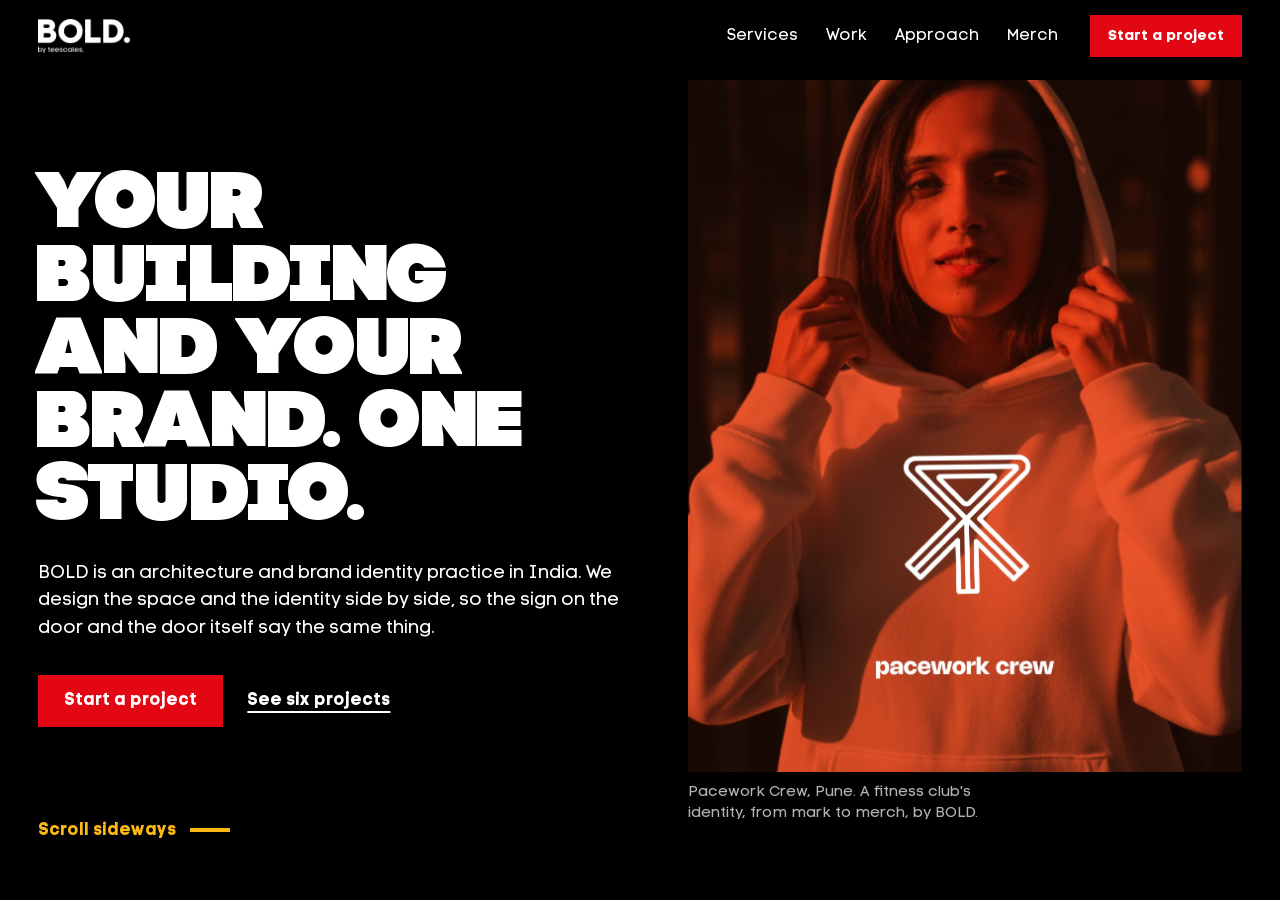
==== v2/index.html @ d2d803a5 "feat: fresh BOLD site in v2/ — sideways on iPad and laptop, vertical on phones New copy written to O" ====
<!DOCTYPE html>
<html lang="en">
<head>
  <meta charset="UTF-8">
  <meta name="viewport" content="width=device-width, initial-scale=1.0, viewport-fit=cover">
  <title>BOLD — Architecture and brand design, one studio</title>
  <meta name="description" content="BOLD is an architecture and brand identity studio in India. We design the building and the brand on its door together.">
  <link rel="icon" type="image/png" href="../Favicon.png">
  <link rel="preload" href="../fonts/Code-Pro-Black.ttf" as="font" type="font/ttf" crossorigin>
  <link rel="stylesheet" href="style.css">
</head>
<body>
  <a class="skip" href="#work">Skip to the work</a>

  <header class="bar">
    <a class="bar-logo" href="#top" aria-label="BOLD, back to start"><img src="../logo.png" alt="BOLD." width="102" height="38"></a>
    <nav class="bar-nav" aria-label="Sections">
      <a href="#services">Services</a>
      <a href="#work">Work</a>
      <a href="#approach">Approach</a>
      <a href="../merch.html">Merch</a>
    </nav>
    <a class="btn btn-small" href="#contact">Start a project</a>
  </header>

  <main class="track" id="track" tabindex="-1">

    <!-- 1. Hero -->
    <section class="panel hero" id="top" aria-labelledby="hero-title">
      <div class="hero-copy">
        <h1 id="hero-title" class="display">Your building and your brand. One studio.</h1>
        <p class="lede">BOLD is an architecture and brand identity practice in India. We design the space and the identity side by side, so the sign on the door and the door itself say the same thing.</p>
        <div class="hero-actions">
          <a class="btn" href="#contact">Start a project</a>
          <a class="link" href="#work">See six projects</a>
        </div>
      </div>
      <figure class="hero-figure">
        <img src="img/pacework-01.jpg" alt="A runner in an orange Pacework Crew hoodie with the club's ribbon-arrow mark on the chest" width="1119" height="1400" fetchpriority="high">
        <figcaption>Pacework Crew, Pune. A fitness club's identity, from mark to merch, by BOLD.</figcaption>
      </figure>
      <p class="hint" aria-hidden="true"><span class="hint-desk">Scroll sideways</span><span class="hint-phone">Scroll down</span></p>
    </section>

    <!-- 2. Services -->
    <section class="panel services" id="services" aria-labelledby="services-title">
      <div class="services-head">
        <h2 id="services-title" class="display">Three things we do. All under one roof.</h2>
        <p>Most clients need two of them. Hiring one studio for both means one brief, one set of meetings and one person who answers for the result.</p>
      </div>
      <article class="service s-blue" data-discipline="architecture">
        <h3>Architecture</h3>
        <p>Homes, farmhouses and care homes. We plan the site, design the elevation and hand over drawings a contractor can price.</p>
        <ul>
          <li>Site planning</li>
          <li>Elevation design</li>
          <li>Architectural consultancy</li>
        </ul>
        <p class="service-proof">Now on the board: Kutumbh Old Age Oasis, Rourkela. A farmhouse for Anup Sharma.</p>
      </article>
      <article class="service s-red" data-discipline="branding">
        <h3>Brand identity</h3>
        <p>A logo with a reason behind every line, then the cards, signs, packaging and guidelines that keep it right after we leave.</p>
        <ul>
          <li>Logo and mark</li>
          <li>Stationery and print</li>
          <li>Merch and packaging</li>
          <li>Brand guidelines</li>
        </ul>
        <p class="service-proof">Four identities shipped since 2024, for clients in Pune, Guwahati and Bhubaneswar.</p>
      </article>
      <article class="service s-yellow" data-discipline="execution">
        <h3>Execution strategy</h3>
        <p>A design is only as good as what gets made. We pick the vendors, check the samples and stay on it until the print or the build matches the drawing.</p>
        <ul>
          <li>Vendor and material selection</li>
          <li>Print and production checks</li>
          <li>Site visits</li>
        </ul>
        <p class="service-proof">Included with every BOLD project.</p>
      </article>
    </section>

    <!-- 3. Work index (live filter) -->
    <section class="panel index" id="work" aria-labelledby="work-title">
      <h2 id="work-title" class="display">Six projects. Four cities. Three years.</h2>
      <div class="filter" role="group" aria-label="Show projects by discipline">
        <button type="button" class="chip is-on" data-filter="all" aria-pressed="true">All work</button>
        <button type="button" class="chip chip-red" data-filter="branding" aria-pressed="false">Brand identity</button>
        <button type="button" class="chip chip-blue" data-filter="architecture" aria-pressed="false">Architecture</button>
      </div>
      <ul class="index-list">
        <li data-discipline="branding"><a href="#p-pacework"><span class="ix-name">Pacework Crew</span><span class="ix-meta">Full brand design, Pune, 2025</span></a></li>
        <li data-discipline="branding"><a href="#p-trishakti"><span class="ix-name">Trishakti Homestay</span><span class="ix-meta">Logo and stationery, Guwahati, 2025</span></a></li>
        <li data-discipline="branding"><a href="#p-archveda"><span class="ix-name">Arch Veda</span><span class="ix-meta">Logo and stationery, Bhubaneswar, 2024</span></a></li>
        <li data-discipline="branding"><span class="ix-name">Chutneys By Neel</span><span class="ix-meta">Full brand design, 2026. Photographs soon.</span></li>
        <li data-discipline="architecture"><span class="ix-name">Kutumbh Old Age Oasis</span><span class="ix-meta">Architectural consultancy, Rourkela, 2026. In design.</span></li>
        <li data-discipline="architecture"><span class="ix-name">Farmhouse for Anup Sharma</span><span class="ix-meta">Architectural consultancy, 2026. In design.</span></li>
      </ul>
    </section>

    <!-- 4. Pacework Crew -->
    <section class="panel project p-pacework" id="p-pacework" aria-labelledby="pacework-title">
      <div class="project-copy">
        <h2 id="pacework-title" class="display">Pacework Crew</h2>
        <p class="project-meta">Full brand design, Pune, 2025</p>
        <p>Three friends started a running club in Pune to pull people out of unhealthy habits. They needed a mark that looked like progress.</p>
        <p>We drew a ribbon around the letter P, tilted it upward and turned the point into an arrow. Three lines run around it like lanes on a track. Then we put it on everything members actually wear and carry.</p>
      </div>
      <div class="strip">
        <figure class="tile tall"><img src="img/pacework-03.jpg" alt="Pacework Crew mark on dark ground, with a note that it centres on the letter P" loading="lazy" width="1120" height="1400"><figcaption>The mark centres on a P for Pacework.</figcaption></figure>
        <figure class="tile tall"><img src="img/pacework-08.jpg" alt="Club member in a teal Pacework Crew tee at an outdoor gym" loading="lazy" width="1120" height="1400"><figcaption>Tees, worn at the club's outdoor gym.</figcaption></figure>
        <figure class="tile tall"><img src="img/pacework-11.jpg" alt="Member holding a white Pacework Crew sipper reading Purpose over comfort" loading="lazy" width="1120" height="1400"><figcaption>Sippers carry the club's line: Purpose over comfort.</figcaption></figure>
        <figure class="tile tall"><img src="img/pacework-06.jpg" alt="Pacework Crew mark on blue, yellow and orange colour blocks" loading="lazy" width="1120" height="1400"><figcaption>One mark, three colours of kit.</figcaption></figure>
        <figure class="tile tall"><img src="img/pacework-12.jpg" alt="Member in a yellow Pacework Crew tank top" loading="lazy" width="1120" height="1400"><figcaption>Tanks for race day.</figcaption></figure>
      </div>
    </section>

    <!-- 5. Trishakti -->
    <section class="panel project p-trishakti" id="p-trishakti" aria-labelledby="trishakti-title">
      <div class="project-copy">
        <h2 id="trishakti-title" class="display">Trishakti Homestay</h2>
        <p class="project-meta">Logo and stationery, Guwahati, 2025</p>
        <p>A mother and her two daughters run this homestay in Guwahati. Trishakti means three strengths, so the mark is three figures under one roof.</p>
        <p>Warm maroon and blush for the colours of an Assamese home, and a hand-drawn flower on every printed piece a guest takes away.</p>
      </div>
      <div class="mosaic">
        <figure class="tile wide"><img src="img/trishakti-02.jpg" alt="Trishakti Homestay business cards in cream and maroon" loading="lazy" width="1400" height="932"><figcaption>Business cards in cream and maroon.</figcaption></figure>
        <figure class="tile portrait"><img src="img/trishakti-03.jpg" alt="Cream Trishakti tote bag with a line-drawn flower" loading="lazy" width="933" height="1400"><figcaption>The guest tote.</figcaption></figure>
        <figure class="tile wide"><img src="img/trishakti-05.jpg" alt="Open Trishakti brochure with flower illustrations" loading="lazy" width="1400" height="932"><figcaption>The welcome booklet: where Assam's warmth welcomes you.</figcaption></figure>
      </div>
    </section>

    <!-- 6. Arch Veda: from sketch to system -->
    <section class="panel project p-archveda" id="p-archveda" aria-labelledby="archveda-title">
      <div class="project-copy">
        <h2 id="archveda-title" class="display">Arch Veda</h2>
        <p class="project-meta">Logo and stationery, Bhubaneswar, 2024</p>
        <p>An architecture studio that works between modern and traditional design. Its mark joins the English letter a with the Hindi letter वे in one stroke.</p>
        <p>Repeat the mark and it becomes a pattern, so the two languages keep talking across every surface.</p>
      </div>
      <ol class="sequence">
        <li><figure class="tile sq"><img src="img/archveda-02.jpg" alt="Pencil sketch of the letter a on grid paper" loading="lazy" width="1400" height="1400"><figcaption>Sketch on grid paper.</figcaption></figure></li>
        <li><figure class="tile sq"><img src="img/archveda-01.jpg" alt="Final Arch Veda mark, white on black" loading="lazy" width="1400" height="1398"><figcaption>The finished mark.</figcaption></figure></li>
        <li><figure class="tile sq"><img src="img/archveda-06.jpg" alt="Arch Veda mark repeated into a pattern" loading="lazy" width="1400" height="1398"><figcaption>Repeated into a pattern.</figcaption></figure></li>
      </ol>
    </section>

    <!-- 7. Approach -->
    <section class="panel approach" id="approach" aria-labelledby="approach-title">
      <h2 id="approach-title" class="display">How a BOLD project runs.</h2>
      <div class="principles">
        <article>
          <h3>Clarity</h3>
          <p>Before we draw a line, we write a one-page brief with you: what we are making, for whom, and what it must do. You sign it. Every decision after is checked against it.</p>
        </article>
        <article>
          <h3>Structure</h3>
          <p>Every identity leaves with a guideline your printer can follow. Every building leaves with drawings your contractor can price. Nothing depends on us being in the room.</p>
        </article>
        <article>
          <h3>Intent</h3>
          <p>Each line in a BOLD logo and each wall in a BOLD plan has a reason we can explain to you in one sentence. If we can't, it goes.</p>
        </article>
      </div>
    </section>

    <!-- 8. Contact + footer -->
    <section class="panel contact" id="contact" aria-labelledby="contact-title">
      <div class="contact-copy">
        <h2 id="contact-title" class="display">Tell us what you're building.</h2>
        <p>Send the site location or plot size, the name of the business, and when you need it. We'll reply with questions and a first estimate.</p>
        <a class="mail" href="mailto:info@buildbold.in?subject=New%20project%20for%20BOLD&amp;body=What%20we%27re%20building%3A%0ALocation%20or%20plot%20size%3A%0ABusiness%20name%3A%0AWhen%20we%20need%20it%3A">info@buildbold.in</a>
      </div>
      <footer class="foot">
        <p class="foot-word" aria-hidden="true">BOLD.</p>
        <div class="foot-row">
          <span>Architecture, brand identity and execution. India.</span>
          <a href="../merch.html">Merch</a>
          <span>© 2026 BOLD</span>
        </div>
      </footer>
    </section>

  </main>

  <div class="progress" aria-hidden="true"><span id="progress-fill"></span></div>

  <script src="main.js"></script>
</body>
</html>
---- v2/style.css ----
/* BOLD v2 — horizontal on iPad and laptop, vertical on phones. */

@font-face { font-family: 'Code Pro'; src: url('../fonts/Code-Pro-Black.ttf') format('truetype'); font-weight: 900; font-display: swap; }
@font-face { font-family: 'Code Pro'; src: url('../fonts/Code-Pro-Bold.ttf') format('truetype'); font-weight: 700; font-display: swap; }
@font-face { font-family: 'Code Pro LC'; src: url('../fonts/Code-Pro-LC.ttf') format('truetype'); font-weight: 400; font-display: swap; }
@font-face { font-family: 'Code Pro LC'; src: url('../fonts/Code-Pro-Bold-LC.ttf') format('truetype'); font-weight: 700; font-display: swap; }

:root {
  --black: #000;
  --white: #fff;
  --red: #E30613;
  --yellow: #FDB913;
  --blue: #005CAB;
  --step: #161616;          /* one tone up from black, for surfaces */
  --muted: #b3b3b3;

  --display: 'Code Pro', 'Arial Black', sans-serif;
  --text: 'Code Pro LC', 'Helvetica Neue', Arial, sans-serif;

  --m: clamp(20px, 3vw, 48px);     /* outer margin */
  --bar: 72px;                     /* header height */
  --foot: 56px;                    /* space kept free at the bottom */
  --ease: cubic-bezier(.2, .7, .1, 1);
}

*, *::before, *::after { box-sizing: border-box; }
html, body { margin: 0; }
body {
  background: var(--black);
  color: var(--white);
  font: 400 17px/1.55 var(--text);
  -webkit-font-smoothing: antialiased;
  text-rendering: optimizeLegibility;
}
img { display: block; max-width: 100%; height: auto; }
a { color: inherit; }
h1, h2, h3, p, ul, ol, figure { margin: 0; }
ul, ol { padding: 0; list-style: none; }
::selection { background: var(--yellow); color: var(--black); }
:focus-visible { outline: 3px solid var(--yellow); outline-offset: 3px; }

.skip { position: fixed; left: var(--m); top: -60px; z-index: 50; background: var(--yellow); color: var(--black); padding: 10px 16px; font-weight: 700; }
.skip:focus { top: 12px; }

/* ---------- Type ---------- */
.display {
  font-family: var(--display);
  font-weight: 900;
  text-transform: uppercase;
  letter-spacing: -0.02em;
  line-height: 0.92;
}
h3 { font: 900 clamp(28px, 2.6vw, 40px)/1 var(--display); text-transform: uppercase; letter-spacing: -0.01em; }

/* ---------- Header ---------- */
.bar {
  position: fixed; inset: 0 0 auto 0; z-index: 20;
  height: var(--bar);
  display: flex; align-items: center; gap: 32px;
  padding: 0 var(--m);
  background: var(--black);
}
.bar-logo img { width: 92px; height: auto; }
.bar-nav { display: flex; gap: 28px; margin-left: auto; }
.bar-nav a { text-decoration: none; font-size: 16px; padding: 6px 0; }
.bar-nav a:hover { color: var(--yellow); }

/* ---------- Buttons and links ---------- */
.btn {
  display: inline-flex; align-items: center;
  min-height: 52px; padding: 0 26px;
  background: var(--red); color: var(--white);
  font: 700 17px/1 var(--text);
  text-decoration: none;
  transition: background .2s, color .2s, transform .15s var(--ease);
}
.btn:hover { background: var(--white); color: var(--black); }
.btn:active { transform: scale(.97); }
.btn-small { min-height: 42px; padding: 0 18px; font-size: 15px; }
.link { font-weight: 700; text-underline-offset: 6px; text-decoration-thickness: 2px; }
.link:hover { color: var(--yellow); }

/* ---------- Pictures ---------- */
.tile img { width: 100%; height: 100%; object-fit: cover; background: var(--step); }
figcaption { font-size: 15px; line-height: 1.4; margin-top: 10px; color: var(--muted); max-width: 34ch; }

/* =========================================================
   Phone: one vertical column (default)
   ========================================================= */
.track { padding-top: var(--bar); }
.panel { padding: 72px var(--m); }
.hint-desk { display: none; }

.hero { display: grid; gap: 40px; padding-top: 40px; }
.hero h1 { font-size: clamp(44px, 13vw, 72px); }
.lede { font-size: 19px; margin-top: 24px; max-width: 34em; }
.hero-actions { display: flex; flex-wrap: wrap; align-items: center; gap: 24px; margin-top: 32px; }
.hero-figure img { aspect-ratio: 4 / 5; object-fit: cover; width: 100%; }
.hint { display: none; }

.services { display: grid; gap: 0; padding-left: 0; padding-right: 0; padding-bottom: 0; }
.services-head { padding: 0 var(--m) 48px; }
.services-head h2 { font-size: clamp(40px, 11vw, 64px); }
.services-head p { margin-top: 20px; max-width: 32em; }
.service { padding: 48px var(--m) 56px; display: flex; flex-direction: column; gap: 18px; }
.service ul { display: grid; gap: 6px; font-weight: 700; }
.service ul li::before { content: ''; display: inline-block; width: 10px; height: 10px; margin-right: 12px; background: currentColor; vertical-align: 1px; }
.service-proof { margin-top: auto; padding-top: 12px; font-size: 15px; }
.s-blue { background: var(--blue); }
.s-red { background: var(--red); }
.s-yellow { background: var(--yellow); color: var(--black); }

.index h2 { font-size: clamp(40px, 11vw, 64px); }
.filter { display: flex; flex-wrap: wrap; gap: 10px; margin: 32px 0 28px; }
.chip {
  min-height: 44px; padding: 0 18px;
  border: 0; background: var(--step); color: var(--white);
  font: 700 15px/1 var(--text); cursor: pointer;
  transition: background .2s, color .2s, transform .15s var(--ease);
}
.chip:hover { background: #2a2a2a; }
.chip:active { transform: scale(.96); }
.chip.is-on { background: var(--white); color: var(--black); }
.chip-red.is-on { background: var(--red); color: var(--white); }
.chip-blue.is-on { background: var(--blue); color: var(--white); }
.index-list { display: grid; gap: 22px; }
.index-list li { transition: opacity .3s var(--ease), transform .3s var(--ease); }
.index-list li.is-dim { opacity: .18; }
.index-list a { text-decoration: none; display: block; }
.ix-name { display: block; font: 900 clamp(28px, 7.5vw, 40px)/1 var(--display); text-transform: uppercase; letter-spacing: -0.01em; }
.index-list a .ix-name { transition: color .2s; }
.index-list a:hover .ix-name { color: var(--yellow); }
.index-list a .ix-name::after { content: ''; display: inline-block; width: .32em; height: .32em; margin-left: .25em; background: var(--red); vertical-align: .1em; }
.ix-meta { display: block; margin-top: 6px; color: var(--muted); font-size: 15px; }

.project { display: grid; gap: 32px; }
.project h2 { font-size: clamp(40px, 11vw, 64px); }
.project-meta { font-weight: 700; margin: 14px 0 18px; }
.project-copy p + p { margin-top: 14px; }
.p-pacework .project-meta { color: var(--red); }
.p-trishakti { background: #3a1e22; }      /* Trishakti maroon, from its own stationery */
.p-trishakti .project-meta { color: #f2b8a8; }
.p-archveda { background: var(--white); color: var(--black); }
.p-archveda .project-meta { color: var(--blue); }
.p-archveda figcaption { color: #555; }
.p-trishakti figcaption { color: #e3c8c2; }

/* Galleries swipe sideways on a phone */
.strip, .mosaic, .sequence {
  display: flex; gap: 12px;
  overflow-x: auto; scroll-snap-type: x mandatory;
  margin: 0 calc(var(--m) * -1); padding: 0 var(--m) 8px;
  scrollbar-width: none;
}
.strip::-webkit-scrollbar, .mosaic::-webkit-scrollbar, .sequence::-webkit-scrollbar { display: none; }
.tile { flex: none; scroll-snap-align: start; }
.tile.tall, .tile.portrait { width: 72vw; }
.tile.tall img, .tile.portrait img { aspect-ratio: 4 / 5; }
.tile.wide { width: 86vw; }
.tile.wide img { aspect-ratio: 3 / 2; }
.tile.sq { width: 72vw; }
.tile.sq img { aspect-ratio: 1; }
.sequence li { flex: none; }

.approach { background: var(--white); color: var(--black); }
.approach h2 { font-size: clamp(40px, 11vw, 64px); }
.principles { display: grid; gap: 40px; margin-top: 40px; }
.principles h3 { font-size: clamp(36px, 10vw, 56px); margin-bottom: 12px; }
.principles article:nth-child(1) h3 { color: var(--red); }
.principles article:nth-child(2) h3 { color: var(--blue); }
.principles article:nth-child(3) h3 { color: var(--black); box-shadow: inset 0 -0.18em 0 var(--yellow); display: inline-block; }

.contact { background: var(--red); display: flex; flex-direction: column; gap: 64px; padding-bottom: 32px; }
.contact h2 { font-size: clamp(44px, 12vw, 72px); }
.contact-copy p { margin-top: 20px; max-width: 30em; font-size: 19px; }
.mail {
  display: inline-block; margin-top: 28px;
  font: 900 clamp(20px, 6.2vw, 44px)/1 var(--display); text-transform: uppercase; max-width: 100%; overflow-wrap: anywhere;
  text-decoration: none; background: var(--black); padding: 14px 18px;
  transition: background .2s, color .2s;
}
.mail:hover { background: var(--white); color: var(--black); }
.foot-word { font: 900 30vw/0.8 var(--display); letter-spacing: -0.04em; margin-left: -0.04em; }
.foot-row { display: flex; flex-wrap: wrap; gap: 8px 24px; margin-top: 20px; font-size: 15px; }

.progress { position: fixed; left: 0; right: 0; bottom: 0; height: 5px; z-index: 30; pointer-events: none; }
.progress span { display: block; height: 100%; background: var(--yellow); transform-origin: 0 50%; transform: scaleX(0); }

@media (max-width: 767px) {
  .bar { gap: 16px; }
  .bar-nav { display: none; }
  .bar .btn-small { margin-left: auto; }
}

/* =========================================================
   iPad and laptop: one long horizontal walk
   ========================================================= */
@media (min-width: 768px) {
  html, body { height: 100%; overflow: hidden; }
  .track {
    position: fixed; inset: 0;
    display: flex; align-items: stretch;
    overflow-x: auto; overflow-y: hidden;
    padding-top: 0;
    overscroll-behavior: contain;
    scrollbar-width: none;
    -webkit-overflow-scrolling: touch;
  }
  .track::-webkit-scrollbar { display: none; }
  .panel {
    flex: none; height: 100dvh;
    padding: calc(var(--bar) + clamp(16px, 4vh, 48px)) var(--m) var(--foot);
  }
  .hint, .hint-desk { display: block; }
  .hint-phone { display: none; }

  /* Hero */
  .hero {
    width: 100vw;
    grid-template-columns: minmax(0, 1fr) auto;
    grid-template-rows: 1fr auto;
    column-gap: clamp(32px, 5vw, 96px); row-gap: 0;
    padding-top: calc(var(--bar) + 8px);
  }
  .hero-copy { align-self: center; max-width: 60vw; }
  .hero h1 { font-size: min(6.2vw, 11.5vh); }
  .lede { font-size: clamp(17px, 1.4vw, 21px); max-width: 36em; }
  .hero-figure { grid-row: 1 / 3; grid-column: 2; height: 100%; display: flex; flex-direction: column; }
  .hero-figure img { height: calc(100dvh - var(--bar) - 8px - var(--foot) - 72px); width: auto; aspect-ratio: 4 / 5; }
  .hint { grid-row: 2; grid-column: 1; font-weight: 700; color: var(--yellow); }
  .hint span::after { content: ''; display: inline-block; width: 40px; height: 4px; margin-left: 14px; background: currentColor; vertical-align: middle; animation: nudge 1.6s var(--ease) infinite; }

  /* Services: one black column, then three full colour fields */
  .services { display: flex; padding: 0; }
  .services-head {
    width: clamp(340px, 34vw, 560px);
    padding: calc(var(--bar) + clamp(16px, 4vh, 48px)) var(--m) var(--foot);
    display: flex; flex-direction: column; justify-content: center;
  }
  .services-head h2 { font-size: min(4.6vw, 9vh); }
  .service {
    width: clamp(320px, 31vw, 500px);
    padding: calc(var(--bar) + clamp(16px, 6vh, 72px)) clamp(24px, 2.6vw, 44px) var(--foot);
    gap: clamp(12px, 2.2vh, 22px);
    font-size: clamp(16px, 1.2vw, 18px);
  }
  .service h3 { font-size: min(3.2vw, 6vh); }

  /* Work index */
  .index { width: clamp(560px, 64vw, 1040px); display: flex; flex-direction: column; }
  .index h2 { font-size: min(4.6vw, 8.5vh); max-width: 14ch; }
  .filter { margin: clamp(16px, 3.5vh, 36px) 0 clamp(16px, 3vh, 32px); }
  .index-list { gap: clamp(8px, 1.8vh, 20px); }
  .ix-name { font-size: min(3vw, 5.4vh); }
  .ix-meta { margin-top: 2px; }

  /* Project panels: copy column, then a strip of pictures at full height */
  .project { display: flex; gap: clamp(28px, 3vw, 56px); align-items: stretch; }
  .project-copy { width: clamp(300px, 28vw, 440px); flex: none; align-self: center; font-size: clamp(16px, 1.2vw, 18px); }
  .project h2 { font-size: min(4.4vw, 8.5vh); }
  .strip, .mosaic, .sequence {
    margin: 0; padding: 0; overflow: visible;
    gap: clamp(12px, 1.4vw, 24px);
    height: 100%;
  }
  .tile { height: 100%; }
  .tile img { height: calc(100dvh - var(--bar) - clamp(16px, 4vh, 48px) - var(--foot) - 72px); width: auto; }
  .tile.tall, .tile.portrait, .tile.wide, .tile.sq { width: auto; }
  .tile.tall img, .tile.portrait img { aspect-ratio: 4 / 5; }
  .tile.wide img { aspect-ratio: 3 / 2; }
  .tile.sq img { aspect-ratio: 1; }
  .sequence li { height: 100%; }
  figcaption { min-height: 2.8em; }

  /* Approach */
  .approach { width: 100vw; display: flex; flex-direction: column; justify-content: center; }
  .approach h2 { font-size: min(5.6vw, 10vh); }
  .principles { grid-template-columns: repeat(3, 1fr); gap: clamp(24px, 4vw, 72px); margin-top: clamp(24px, 6vh, 72px); }
  .principles h3 { font-size: min(4.2vw, 8vh); }
  .principles p { font-size: clamp(16px, 1.25vw, 19px); max-width: 30em; }

  /* Contact */
  .contact { width: 100vw; justify-content: space-between; padding-bottom: calc(var(--foot) - 24px); gap: 24px; }
  .contact h2 { font-size: min(6vw, 10.5vh); max-width: 14ch; }
  .contact-copy p { font-size: clamp(17px, 1.4vw, 21px); }
  .mail { font-size: min(3.6vw, 6.4vh); }
  .foot { display: flex; align-items: flex-end; justify-content: space-between; gap: 32px; }
  .foot-word { font-size: min(15vw, 26vh); }
  .foot-row { flex-direction: column; align-items: flex-end; text-align: right; margin: 0 0 1.2vh; }
}

/* Touch screens in horizontal mode settle on a panel */
@media (min-width: 768px) and (pointer: coarse) {
  .track { scroll-snap-type: x proximity; }
  .panel, .service, .services-head, .tile { scroll-snap-align: start; }
}

/* iPad portrait: taller than wide, give the hero picture less room */
@media (min-width: 768px) and (orientation: portrait) {
  .hero { grid-template-columns: 1fr; grid-template-rows: auto minmax(0, 1fr) auto; padding-top: calc(var(--bar) + 32px); }
  .hero-copy { max-width: none; align-self: end; }
  .hero h1 { font-size: 9.6vw; }
  .hero-figure { grid-row: 2; grid-column: 1; height: auto; min-height: 0; margin-top: 32px; overflow: hidden; }
  .hero-figure img { width: 100%; height: auto; flex: 1 1 0; min-height: 0; aspect-ratio: auto; object-fit: cover; object-position: 50% 20%; }
  .hint { grid-row: 3; margin-top: 16px; }
  .approach { width: 100vw; }
  .principles { grid-template-columns: 1fr; }
  .principles h3 { font-size: 7vw; }
  .contact h2 { font-size: 10vw; }
  .mail { font-size: 5.4vw; }
  .foot { flex-direction: column; align-items: flex-start; }
  .foot-row { align-items: flex-start; text-align: left; }
}

/* ---------- Opening sequence ---------- */
@keyframes rise { from { opacity: 0; transform: translateY(28px); } to { opacity: 1; transform: none; } }
@keyframes wipe { from { clip-path: inset(0 0 100% 0); } to { clip-path: inset(0); } }
@keyframes nudge { 0%, 100% { transform: translateX(0); } 50% { transform: translateX(10px); } }

.js .hero h1 { animation: rise .8s var(--ease) both; }
.js .hero .lede { animation: rise .8s .12s var(--ease) both; }
.js .hero-actions { animation: rise .8s .22s var(--ease) both; }
.js .hero-figure img { animation: wipe 1.1s .1s var(--ease) both; }

@media (prefers-reduced-motion: reduce) {
  *, *::before, *::after { animation: none !important; transition: none !important; scroll-behavior: auto !important; }
}
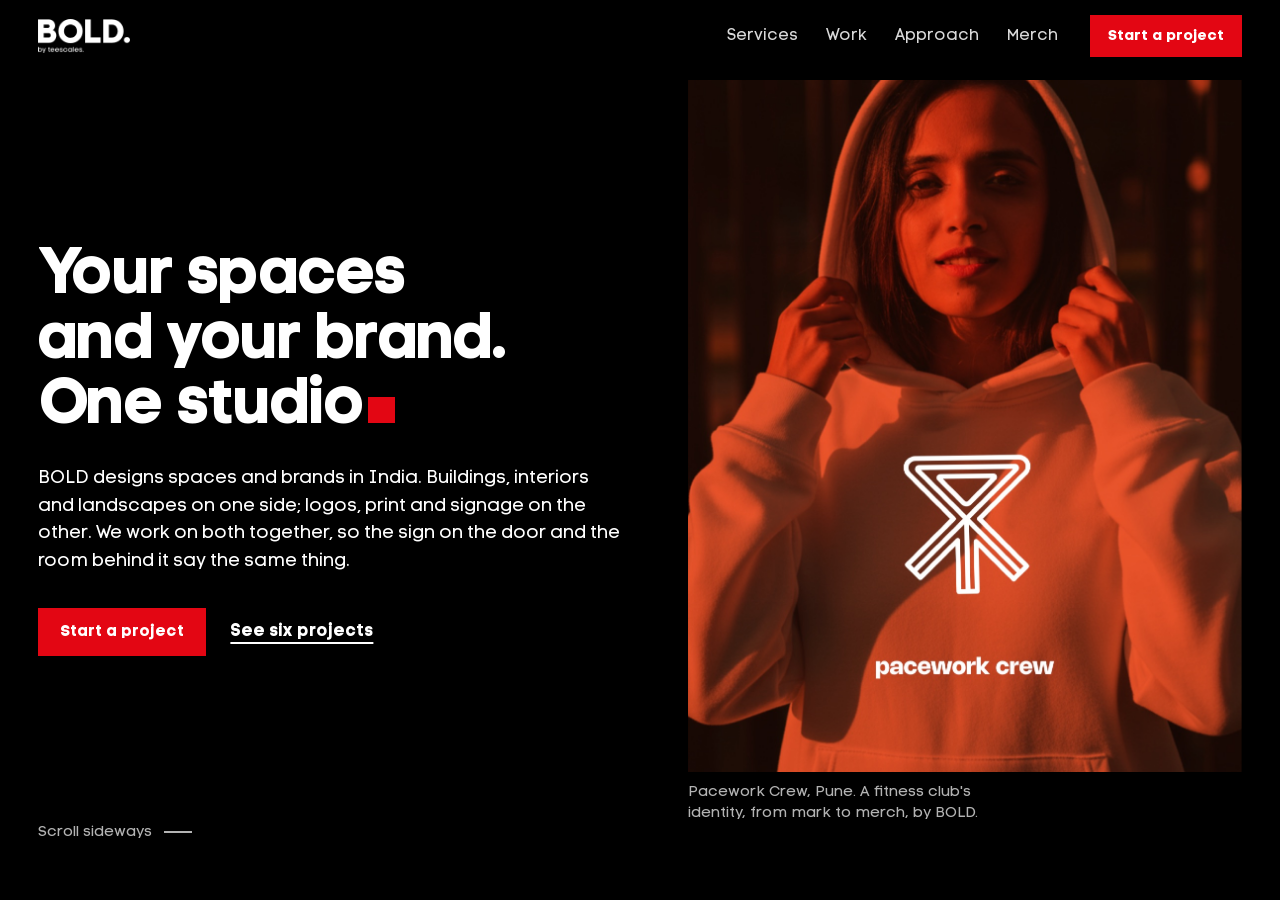
==== commit a4a58c44: "style(v2): quieter, more refined look; copy speaks of spaces Bold sentence-case headings instead of " ====
--- a/v2/index.html
+++ b/v2/index.html
@@ -3,8 +3,8 @@
 <head>
   <meta charset="UTF-8">
   <meta name="viewport" content="width=device-width, initial-scale=1.0, viewport-fit=cover">
-  <title>BOLD — Architecture and brand design, one studio</title>
-  <meta name="description" content="BOLD is an architecture and brand identity studio in India. We design the building and the brand on its door together.">
+  <title>BOLD — Spaces and brands, one studio</title>
+  <meta name="description" content="BOLD is a design studio in India for spaces and brands: buildings, interiors and landscapes, and the identity that goes with them.">
   <link rel="icon" type="image/png" href="../Favicon.png">
   <link rel="preload" href="../fonts/Code-Pro-Black.ttf" as="font" type="font/ttf" crossorigin>
   <link rel="stylesheet" href="style.css">
@@ -28,8 +28,8 @@
     <!-- 1. Hero -->
     <section class="panel hero" id="top" aria-labelledby="hero-title">
       <div class="hero-copy">
-        <h1 id="hero-title" class="display">Your building and your brand. One studio.</h1>
-        <p class="lede">BOLD is an architecture and brand identity practice in India. We design the space and the identity side by side, so the sign on the door and the door itself say the same thing.</p>
+        <h1 id="hero-title" class="display">Your spaces and your brand. One studio<span class="dot" aria-hidden="true"></span></h1>
+        <p class="lede">BOLD designs spaces and brands in India. Buildings, interiors and landscapes on one side; logos, print and signage on the other. We work on both together, so the sign on the door and the room behind it say the same thing.</p>
         <div class="hero-actions">
           <a class="btn" href="#contact">Start a project</a>
           <a class="link" href="#work">See six projects</a>
@@ -45,16 +45,17 @@
     <!-- 2. Services -->
     <section class="panel services" id="services" aria-labelledby="services-title">
       <div class="services-head">
-        <h2 id="services-title" class="display">Three things we do. All under one roof.</h2>
-        <p>Most clients need two of them. Hiring one studio for both means one brief, one set of meetings and one person who answers for the result.</p>
+        <h2 id="services-title" class="display">Three things we do. All under one roof<span class="dot" aria-hidden="true"></span></h2>
+        <p>Most clients need two of them. Hiring one studio for all of it means one brief, one set of meetings and one person who answers for the result.</p>
       </div>
       <article class="service s-blue" data-discipline="architecture">
-        <h3>Architecture</h3>
-        <p>Homes, farmhouses and care homes. We plan the site, design the elevation and hand over drawings a contractor can price.</p>
+        <h3>Spaces</h3>
+        <p>Buildings, interiors and landscapes. We plan the site, shape the rooms and the ground around them, and hand over drawings a contractor can price.</p>
         <ul>
-          <li>Site planning</li>
+          <li>Architecture and site planning</li>
+          <li>Interior design</li>
+          <li>Landscape design</li>
           <li>Elevation design</li>
-          <li>Architectural consultancy</li>
         </ul>
         <p class="service-proof">Now on the board: Kutumbh Old Age Oasis, Rourkela. A farmhouse for Anup Sharma.</p>
       </article>
@@ -71,7 +72,7 @@
       </article>
       <article class="service s-yellow" data-discipline="execution">
         <h3>Execution strategy</h3>
-        <p>A design is only as good as what gets made. We pick the vendors, check the samples and stay on it until the print or the build matches the drawing.</p>
+        <p>A design is only as good as what gets made. We pick the vendors, check the samples and stay on it until the print or the finished space matches the drawing.</p>
         <ul>
           <li>Vendor and material selection</li>
           <li>Print and production checks</li>
@@ -87,7 +88,7 @@
       <div class="filter" role="group" aria-label="Show projects by discipline">
         <button type="button" class="chip is-on" data-filter="all" aria-pressed="true">All work</button>
         <button type="button" class="chip chip-red" data-filter="branding" aria-pressed="false">Brand identity</button>
-        <button type="button" class="chip chip-blue" data-filter="architecture" aria-pressed="false">Architecture</button>
+        <button type="button" class="chip chip-blue" data-filter="architecture" aria-pressed="false">Spaces</button>
       </div>
       <ul class="index-list">
         <li data-discipline="branding"><a href="#p-pacework"><span class="ix-name">Pacework Crew</span><span class="ix-meta">Full brand design, Pune, 2025</span></a></li>
@@ -156,11 +157,11 @@
         </article>
         <article>
           <h3>Structure</h3>
-          <p>Every identity leaves with a guideline your printer can follow. Every building leaves with drawings your contractor can price. Nothing depends on us being in the room.</p>
+          <p>Every identity leaves with a guideline your printer can follow. Every space leaves with drawings your contractor can price. Nothing depends on us being in the room.</p>
         </article>
         <article>
           <h3>Intent</h3>
-          <p>Each line in a BOLD logo and each wall in a BOLD plan has a reason we can explain to you in one sentence. If we can't, it goes.</p>
+          <p>Each line in a BOLD logo and each wall in a BOLD space has a reason we can explain to you in one sentence. If we can't, it goes.</p>
         </article>
       </div>
     </section>
@@ -168,14 +169,14 @@
     <!-- 8. Contact + footer -->
     <section class="panel contact" id="contact" aria-labelledby="contact-title">
       <div class="contact-copy">
-        <h2 id="contact-title" class="display">Tell us what you're building.</h2>
-        <p>Send the site location or plot size, the name of the business, and when you need it. We'll reply with questions and a first estimate.</p>
-        <a class="mail" href="mailto:info@buildbold.in?subject=New%20project%20for%20BOLD&amp;body=What%20we%27re%20building%3A%0ALocation%20or%20plot%20size%3A%0ABusiness%20name%3A%0AWhen%20we%20need%20it%3A">info@buildbold.in</a>
+        <h2 id="contact-title" class="display">Tell us about your space<span class="dot" aria-hidden="true"></span></h2>
+        <p>Building, interior, landscape or brand: send the site location or plot size, the name of the business, and when you need it. We'll reply with questions and a first estimate.</p>
+        <a class="mail" href="mailto:info@buildbold.in?subject=New%20project%20for%20BOLD&amp;body=The%20space%20or%20brand%3A%0ALocation%20or%20plot%20size%3A%0ABusiness%20name%3A%0AWhen%20we%20need%20it%3A">info@buildbold.in</a>
       </div>
       <footer class="foot">
         <p class="foot-word" aria-hidden="true">BOLD.</p>
         <div class="foot-row">
-          <span>Architecture, brand identity and execution. India.</span>
+          <span>Spaces, brands and seeing them built. India.</span>
           <a href="../merch.html">Merch</a>
           <span>© 2026 BOLD</span>
         </div>
--- a/v2/style.css
+++ b/v2/style.css
@@ -44,13 +44,14 @@
 
 /* ---------- Type ---------- */
 .display {
-  font-family: var(--display);
-  font-weight: 900;
-  text-transform: uppercase;
-  letter-spacing: -0.02em;
-  line-height: 0.92;
-}
-h3 { font: 900 clamp(28px, 2.6vw, 40px)/1 var(--display); text-transform: uppercase; letter-spacing: -0.01em; }
+  font-family: var(--text);
+  font-weight: 700;
+  letter-spacing: -0.03em;
+  line-height: 1.02;
+  text-wrap: balance;
+}
+h3 { font: 700 clamp(22px, 1.9vw, 28px)/1.15 var(--text); letter-spacing: -0.02em; }
+.dot { display: inline-block; width: .42em; height: .42em; margin-left: .08em; background: var(--red); vertical-align: baseline; }
 
 /* ---------- Header ---------- */
 .bar {
@@ -63,14 +64,15 @@
 .bar-logo img { width: 92px; height: auto; }
 .bar-nav { display: flex; gap: 28px; margin-left: auto; }
 .bar-nav a { text-decoration: none; font-size: 16px; padding: 6px 0; }
-.bar-nav a:hover { color: var(--yellow); }
+.bar-nav a:hover { color: var(--muted); }
+.bar-nav a { color: #d9d9d9; }
 
 /* ---------- Buttons and links ---------- */
 .btn {
   display: inline-flex; align-items: center;
-  min-height: 52px; padding: 0 26px;
+  min-height: 48px; padding: 0 22px;
   background: var(--red); color: var(--white);
-  font: 700 17px/1 var(--text);
+  font: 700 16px/1 var(--text);
   text-decoration: none;
   transition: background .2s, color .2s, transform .15s var(--ease);
 }
@@ -78,7 +80,7 @@
 .btn:active { transform: scale(.97); }
 .btn-small { min-height: 42px; padding: 0 18px; font-size: 15px; }
 .link { font-weight: 700; text-underline-offset: 6px; text-decoration-thickness: 2px; }
-.link:hover { color: var(--yellow); }
+.link:hover { color: var(--muted); }
 
 /* ---------- Pictures ---------- */
 .tile img { width: 100%; height: 100%; object-fit: cover; background: var(--step); }
@@ -92,25 +94,28 @@
 .hint-desk { display: none; }
 
 .hero { display: grid; gap: 40px; padding-top: 40px; }
-.hero h1 { font-size: clamp(44px, 13vw, 72px); }
+.hero h1 { font-size: clamp(38px, 10.5vw, 56px); }
 .lede { font-size: 19px; margin-top: 24px; max-width: 34em; }
 .hero-actions { display: flex; flex-wrap: wrap; align-items: center; gap: 24px; margin-top: 32px; }
 .hero-figure img { aspect-ratio: 4 / 5; object-fit: cover; width: 100%; }
 .hint { display: none; }
 
-.services { display: grid; gap: 0; padding-left: 0; padding-right: 0; padding-bottom: 0; }
+.services { display: grid; gap: 2px; padding-left: 0; padding-right: 0; padding-bottom: 0; }
 .services-head { padding: 0 var(--m) 48px; }
-.services-head h2 { font-size: clamp(40px, 11vw, 64px); }
+.services-head h2 { font-size: clamp(32px, 8.6vw, 44px); }
 .services-head p { margin-top: 20px; max-width: 32em; }
 .service { padding: 48px var(--m) 56px; display: flex; flex-direction: column; gap: 18px; }
 .service ul { display: grid; gap: 6px; font-weight: 700; }
 .service ul li::before { content: ''; display: inline-block; width: 10px; height: 10px; margin-right: 12px; background: currentColor; vertical-align: 1px; }
 .service-proof { margin-top: auto; padding-top: 12px; font-size: 15px; }
-.s-blue { background: var(--blue); }
-.s-red { background: var(--red); }
-.s-yellow { background: var(--yellow); color: var(--black); }
-
-.index h2 { font-size: clamp(40px, 11vw, 64px); }
+.service { background: var(--step); border-top: 6px solid var(--c); }
+.service ul li::before { background: var(--c); }
+.service-proof { color: var(--muted); }
+.s-blue { --c: #3d8bd9; }
+.s-red { --c: var(--red); }
+.s-yellow { --c: var(--yellow); }
+
+.index h2 { font-size: clamp(32px, 8.6vw, 44px); }
 .filter { display: flex; flex-wrap: wrap; gap: 10px; margin: 32px 0 28px; }
 .chip {
   min-height: 44px; padding: 0 18px;
@@ -121,27 +126,26 @@
 .chip:hover { background: #2a2a2a; }
 .chip:active { transform: scale(.96); }
 .chip.is-on { background: var(--white); color: var(--black); }
-.chip-red.is-on { background: var(--red); color: var(--white); }
-.chip-blue.is-on { background: var(--blue); color: var(--white); }
+
 .index-list { display: grid; gap: 22px; }
 .index-list li { transition: opacity .3s var(--ease), transform .3s var(--ease); }
 .index-list li.is-dim { opacity: .18; }
 .index-list a { text-decoration: none; display: block; }
-.ix-name { display: block; font: 900 clamp(28px, 7.5vw, 40px)/1 var(--display); text-transform: uppercase; letter-spacing: -0.01em; }
+.ix-name { display: block; font: 700 clamp(22px, 6vw, 28px)/1.1 var(--text); letter-spacing: -0.02em; }
 .index-list a .ix-name { transition: color .2s; }
-.index-list a:hover .ix-name { color: var(--yellow); }
-.index-list a .ix-name::after { content: ''; display: inline-block; width: .32em; height: .32em; margin-left: .25em; background: var(--red); vertical-align: .1em; }
+.index-list a:hover .ix-name { color: var(--muted); }
+.index-list a .ix-name::after { content: ''; display: inline-block; width: 7px; height: 7px; margin-left: 10px; background: var(--red); vertical-align: middle; }
 .ix-meta { display: block; margin-top: 6px; color: var(--muted); font-size: 15px; }
 
 .project { display: grid; gap: 32px; }
-.project h2 { font-size: clamp(40px, 11vw, 64px); }
+.project h2 { font-size: clamp(32px, 8.6vw, 44px); }
 .project-meta { font-weight: 700; margin: 14px 0 18px; }
 .project-copy p + p { margin-top: 14px; }
-.p-pacework .project-meta { color: var(--red); }
+.project-meta { font-size: 15px; color: var(--muted); }
 .p-trishakti { background: #3a1e22; }      /* Trishakti maroon, from its own stationery */
 .p-trishakti .project-meta { color: #f2b8a8; }
-.p-archveda { background: var(--white); color: var(--black); }
-.p-archveda .project-meta { color: var(--blue); }
+.p-archveda { background: #f2f2f2; color: var(--black); }
+.p-archveda .project-meta { color: #555; }
 .p-archveda figcaption { color: #555; }
 .p-trishakti figcaption { color: #e3c8c2; }
 
@@ -163,28 +167,30 @@
 .sequence li { flex: none; }
 
 .approach { background: var(--white); color: var(--black); }
-.approach h2 { font-size: clamp(40px, 11vw, 64px); }
+.approach h2 { font-size: clamp(32px, 8.6vw, 44px); }
 .principles { display: grid; gap: 40px; margin-top: 40px; }
-.principles h3 { font-size: clamp(36px, 10vw, 56px); margin-bottom: 12px; }
-.principles article:nth-child(1) h3 { color: var(--red); }
-.principles article:nth-child(2) h3 { color: var(--blue); }
-.principles article:nth-child(3) h3 { color: var(--black); box-shadow: inset 0 -0.18em 0 var(--yellow); display: inline-block; }
-
-.contact { background: var(--red); display: flex; flex-direction: column; gap: 64px; padding-bottom: 32px; }
-.contact h2 { font-size: clamp(44px, 12vw, 72px); }
+.principles h3 { font-size: clamp(24px, 6.4vw, 30px); margin-bottom: 12px; }
+.principles h3::before { content: ''; display: block; width: 28px; height: 28px; margin-bottom: 20px; background: var(--c); }
+.principles article:nth-child(1) { --c: var(--red); }
+.principles article:nth-child(2) { --c: var(--blue); }
+.principles article:nth-child(3) { --c: var(--yellow); }
+.approach { background: #f2f2f2; }
+
+.contact { background: var(--black); display: flex; flex-direction: column; gap: 64px; padding-bottom: 32px; }
+.contact h2 { font-size: clamp(34px, 9.4vw, 52px); }
 .contact-copy p { margin-top: 20px; max-width: 30em; font-size: 19px; }
 .mail {
   display: inline-block; margin-top: 28px;
-  font: 900 clamp(20px, 6.2vw, 44px)/1 var(--display); text-transform: uppercase; max-width: 100%; overflow-wrap: anywhere;
-  text-decoration: none; background: var(--black); padding: 14px 18px;
+  font: 700 clamp(22px, 6.4vw, 34px)/1.1 var(--text); letter-spacing: -0.02em; max-width: 100%; overflow-wrap: anywhere;
+  text-decoration: underline; text-decoration-color: var(--red); text-decoration-thickness: 3px; text-underline-offset: 8px; padding: 0;
   transition: background .2s, color .2s;
 }
-.mail:hover { background: var(--white); color: var(--black); }
-.foot-word { font: 900 30vw/0.8 var(--display); letter-spacing: -0.04em; margin-left: -0.04em; }
+.mail:hover { color: var(--red); }
+.foot-word { font: 900 22vw/0.8 var(--display); letter-spacing: -0.03em; margin-left: -0.04em; color: #2a2a2a; }
 .foot-row { display: flex; flex-wrap: wrap; gap: 8px 24px; margin-top: 20px; font-size: 15px; }
 
-.progress { position: fixed; left: 0; right: 0; bottom: 0; height: 5px; z-index: 30; pointer-events: none; }
-.progress span { display: block; height: 100%; background: var(--yellow); transform-origin: 0 50%; transform: scaleX(0); }
+.progress { position: fixed; left: 0; right: 0; bottom: 0; height: 3px; z-index: 30; pointer-events: none; }
+.progress span { display: block; height: 100%; background: var(--red); transform-origin: 0 50%; transform: scaleX(0); }
 
 @media (max-width: 767px) {
   .bar { gap: 16px; }
@@ -223,41 +229,41 @@
     padding-top: calc(var(--bar) + 8px);
   }
   .hero-copy { align-self: center; max-width: 60vw; }
-  .hero h1 { font-size: min(6.2vw, 11.5vh); }
+  .hero h1 { font-size: min(5vw, 9.5vh); max-width: 15ch; }
   .lede { font-size: clamp(17px, 1.4vw, 21px); max-width: 36em; }
   .hero-figure { grid-row: 1 / 3; grid-column: 2; height: 100%; display: flex; flex-direction: column; }
   .hero-figure img { height: calc(100dvh - var(--bar) - 8px - var(--foot) - 72px); width: auto; aspect-ratio: 4 / 5; }
-  .hint { grid-row: 2; grid-column: 1; font-weight: 700; color: var(--yellow); }
-  .hint span::after { content: ''; display: inline-block; width: 40px; height: 4px; margin-left: 14px; background: currentColor; vertical-align: middle; animation: nudge 1.6s var(--ease) infinite; }
+  .hint { grid-row: 2; grid-column: 1; font-size: 15px; color: var(--muted); }
+  .hint span::after { content: ''; display: inline-block; width: 28px; height: 2px; margin-left: 12px; background: currentColor; vertical-align: middle; animation: nudge 1.6s var(--ease) infinite; }
 
   /* Services: one black column, then three full colour fields */
-  .services { display: flex; padding: 0; }
+  .services { display: flex; padding: 0; gap: 2px; }
   .services-head {
     width: clamp(340px, 34vw, 560px);
     padding: calc(var(--bar) + clamp(16px, 4vh, 48px)) var(--m) var(--foot);
     display: flex; flex-direction: column; justify-content: center;
   }
-  .services-head h2 { font-size: min(4.6vw, 9vh); }
+  .services-head h2 { font-size: min(3.4vw, 6.4vh); }
   .service {
     width: clamp(320px, 31vw, 500px);
     padding: calc(var(--bar) + clamp(16px, 6vh, 72px)) clamp(24px, 2.6vw, 44px) var(--foot);
     gap: clamp(12px, 2.2vh, 22px);
     font-size: clamp(16px, 1.2vw, 18px);
   }
-  .service h3 { font-size: min(3.2vw, 6vh); }
+  .service h3 { font-size: min(2.2vw, 4.2vh); }
 
   /* Work index */
   .index { width: clamp(560px, 64vw, 1040px); display: flex; flex-direction: column; }
-  .index h2 { font-size: min(4.6vw, 8.5vh); max-width: 14ch; }
+  .index h2 { font-size: min(3.4vw, 6.4vh); max-width: 16ch; }
   .filter { margin: clamp(16px, 3.5vh, 36px) 0 clamp(16px, 3vh, 32px); }
   .index-list { gap: clamp(8px, 1.8vh, 20px); }
-  .ix-name { font-size: min(3vw, 5.4vh); }
+  .ix-name { font-size: min(2.1vw, 3.8vh); }
   .ix-meta { margin-top: 2px; }
 
   /* Project panels: copy column, then a strip of pictures at full height */
   .project { display: flex; gap: clamp(28px, 3vw, 56px); align-items: stretch; }
   .project-copy { width: clamp(300px, 28vw, 440px); flex: none; align-self: center; font-size: clamp(16px, 1.2vw, 18px); }
-  .project h2 { font-size: min(4.4vw, 8.5vh); }
+  .project h2 { font-size: min(3.2vw, 6vh); }
   .strip, .mosaic, .sequence {
     margin: 0; padding: 0; overflow: visible;
     gap: clamp(12px, 1.4vw, 24px);
@@ -274,18 +280,18 @@
 
   /* Approach */
   .approach { width: 100vw; display: flex; flex-direction: column; justify-content: center; }
-  .approach h2 { font-size: min(5.6vw, 10vh); }
+  .approach h2 { font-size: min(3.6vw, 6.6vh); }
   .principles { grid-template-columns: repeat(3, 1fr); gap: clamp(24px, 4vw, 72px); margin-top: clamp(24px, 6vh, 72px); }
-  .principles h3 { font-size: min(4.2vw, 8vh); }
+  .principles h3 { font-size: min(2.4vw, 4.6vh); }
   .principles p { font-size: clamp(16px, 1.25vw, 19px); max-width: 30em; }
 
   /* Contact */
   .contact { width: 100vw; justify-content: space-between; padding-bottom: calc(var(--foot) - 24px); gap: 24px; }
-  .contact h2 { font-size: min(6vw, 10.5vh); max-width: 14ch; }
+  .contact h2 { font-size: min(4.6vw, 8.4vh); max-width: 14ch; }
   .contact-copy p { font-size: clamp(17px, 1.4vw, 21px); }
-  .mail { font-size: min(3.6vw, 6.4vh); }
+  .mail { font-size: min(2.6vw, 4.6vh); }
   .foot { display: flex; align-items: flex-end; justify-content: space-between; gap: 32px; }
-  .foot-word { font-size: min(15vw, 26vh); }
+  .foot-word { font-size: min(11vw, 19vh); }
   .foot-row { flex-direction: column; align-items: flex-end; text-align: right; margin: 0 0 1.2vh; }
 }
 
@@ -299,15 +305,15 @@
 @media (min-width: 768px) and (orientation: portrait) {
   .hero { grid-template-columns: 1fr; grid-template-rows: auto minmax(0, 1fr) auto; padding-top: calc(var(--bar) + 32px); }
   .hero-copy { max-width: none; align-self: end; }
-  .hero h1 { font-size: 9.6vw; }
+  .hero h1 { font-size: 7.4vw; max-width: 15ch; }
   .hero-figure { grid-row: 2; grid-column: 1; height: auto; min-height: 0; margin-top: 32px; overflow: hidden; }
   .hero-figure img { width: 100%; height: auto; flex: 1 1 0; min-height: 0; aspect-ratio: auto; object-fit: cover; object-position: 50% 20%; }
   .hint { grid-row: 3; margin-top: 16px; }
   .approach { width: 100vw; }
   .principles { grid-template-columns: 1fr; }
-  .principles h3 { font-size: 7vw; }
-  .contact h2 { font-size: 10vw; }
-  .mail { font-size: 5.4vw; }
+  .principles h3 { font-size: 4.2vw; }
+  .contact h2 { font-size: 7.4vw; }
+  .mail { font-size: 4.2vw; }
   .foot { flex-direction: column; align-items: flex-start; }
   .foot-row { align-items: flex-start; text-align: left; }
 }
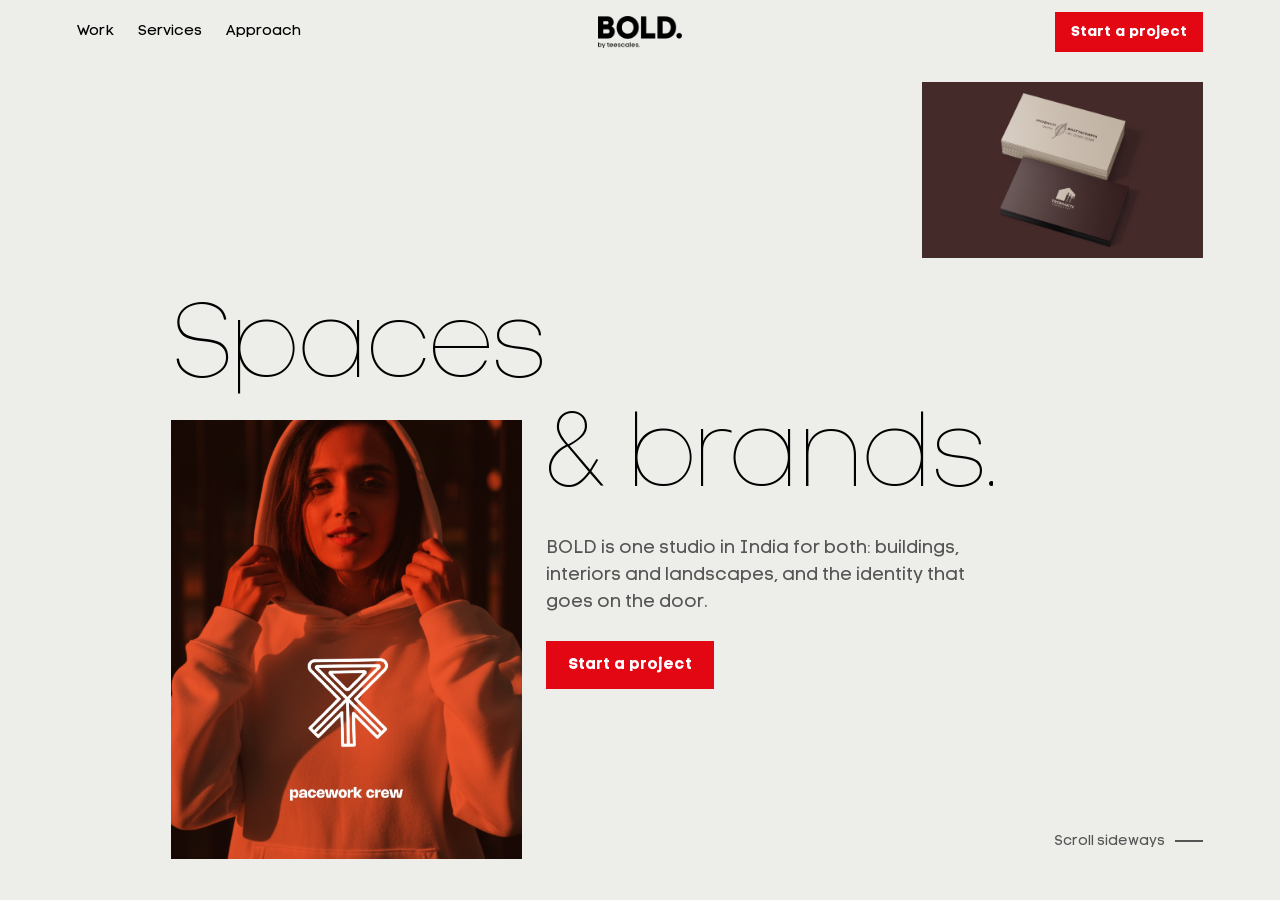
==== commit 70b5c5c0: "redesign(v2): gallery-wall direction with a Bauhaus colour code Paper wall with the studio's own pic" ====
--- a/v2/index.html
+++ b/v2/index.html
@@ -6,182 +6,235 @@
   <title>BOLD — Spaces and brands, one studio</title>
   <meta name="description" content="BOLD is a design studio in India for spaces and brands: buildings, interiors and landscapes, and the identity that goes with them.">
   <link rel="icon" type="image/png" href="../Favicon.png">
-  <link rel="preload" href="../fonts/Code-Pro-Black.ttf" as="font" type="font/ttf" crossorigin>
+  <link rel="preload" href="../fonts/Code-Pro-Light-LC.ttf" as="font" type="font/ttf" crossorigin>
   <link rel="stylesheet" href="style.css">
 </head>
 <body>
   <a class="skip" href="#work">Skip to the work</a>
 
   <header class="bar">
+    <nav class="bar-nav" aria-label="Sections">
+      <a href="#work">Work</a>
+      <a href="#services">Services</a>
+      <a href="#approach">Approach</a>
+    </nav>
     <a class="bar-logo" href="#top" aria-label="BOLD, back to start"><img src="../logo.png" alt="BOLD." width="102" height="38"></a>
-    <nav class="bar-nav" aria-label="Sections">
-      <a href="#services">Services</a>
-      <a href="#work">Work</a>
-      <a href="#approach">Approach</a>
-      <a href="../merch.html">Merch</a>
-    </nav>
     <a class="btn btn-small" href="#contact">Start a project</a>
   </header>
 
   <main class="track" id="track" tabindex="-1">
 
-    <!-- 1. Hero -->
+    <!-- Hero: stepped title, two photographs -->
     <section class="panel hero" id="top" aria-labelledby="hero-title">
-      <div class="hero-copy">
-        <h1 id="hero-title" class="display">Your spaces and your brand. One studio<span class="dot" aria-hidden="true"></span></h1>
-        <p class="lede">BOLD designs spaces and brands in India. Buildings, interiors and landscapes on one side; logos, print and signage on the other. We work on both together, so the sign on the door and the room behind it say the same thing.</p>
-        <div class="hero-actions">
-          <a class="btn" href="#contact">Start a project</a>
-          <a class="link" href="#work">See six projects</a>
-        </div>
-      </div>
-      <figure class="hero-figure">
-        <img src="img/pacework-01.jpg" alt="A runner in an orange Pacework Crew hoodie with the club's ribbon-arrow mark on the chest" width="1119" height="1400" fetchpriority="high">
-        <figcaption>Pacework Crew, Pune. A fitness club's identity, from mark to merch, by BOLD.</figcaption>
-      </figure>
-      <p class="hint" aria-hidden="true"><span class="hint-desk">Scroll sideways</span><span class="hint-phone">Scroll down</span></p>
-    </section>
-
-    <!-- 2. Services -->
+      <h1 id="hero-title" class="hero-title">
+        <span class="line l1"><span>Spaces</span></span>
+        <span class="line l2"><span>&amp; brands.</span></span>
+      </h1>
+      <figure class="hero-small">
+        <img src="img/trishakti-02.jpg" alt="Trishakti Homestay business cards in cream and maroon" width="1400" height="932" fetchpriority="high">
+      </figure>
+      <figure class="hero-tall">
+        <img src="img/pacework-01.jpg" alt="A runner in an orange Pacework Crew hoodie with the club's ribbon-arrow mark" width="1119" height="1400" fetchpriority="high">
+      </figure>
+      <div class="hero-text">
+        <p>BOLD is one studio in India for both: buildings, interiors and landscapes, and the identity that goes on the door.</p>
+        <a class="btn" href="#contact">Start a project</a>
+      </div>
+      <p class="hint" aria-hidden="true"><span class="hint-desk">Scroll sideways</span></p>
+    </section>
+
+    <!-- Intro: one statement, three prints at uneven sizes -->
+    <section class="panel intro" aria-labelledby="intro-title">
+      <div class="intro-text" data-reveal>
+        <h2 id="intro-title" class="h-s">One table, not two.</h2>
+        <p class="statement">Most projects need a space and a brand. We design both at the same table, so the room, the sign and the card in your pocket agree.</p>
+      </div>
+      <figure class="print p-a" data-reveal>
+        <img src="img/pacework-09.jpg" alt="Pacework Crew member in a white club tee at an outdoor gym" loading="lazy" width="1120" height="1400">
+        <figcaption>Pacework Crew tee, Pune.</figcaption>
+      </figure>
+      <figure class="print p-b" data-reveal>
+        <img src="img/trishakti-05.jpg" alt="Open Trishakti Homestay welcome booklet with flower drawings" loading="lazy" width="1400" height="932">
+        <figcaption>Trishakti welcome booklet, Guwahati.</figcaption>
+      </figure>
+      <figure class="print p-c" data-reveal>
+        <img src="img/archveda-06.jpg" alt="The Arch Veda mark repeated into a pattern" loading="lazy" width="1400" height="1398">
+        <figcaption>Arch Veda pattern, Bhubaneswar.</figcaption>
+      </figure>
+    </section>
+
+    <!-- Services: one-size name columns, the live index -->
     <section class="panel services" id="services" aria-labelledby="services-title">
-      <div class="services-head">
-        <h2 id="services-title" class="display">Three things we do. All under one roof<span class="dot" aria-hidden="true"></span></h2>
-        <p>Most clients need two of them. Hiring one studio for all of it means one brief, one set of meetings and one person who answers for the result.</p>
-      </div>
-      <article class="service s-blue" data-discipline="architecture">
-        <h3>Spaces</h3>
-        <p>Buildings, interiors and landscapes. We plan the site, shape the rooms and the ground around them, and hand over drawings a contractor can price.</p>
-        <ul>
-          <li>Architecture and site planning</li>
-          <li>Interior design</li>
-          <li>Landscape design</li>
-          <li>Elevation design</li>
-        </ul>
-        <p class="service-proof">Now on the board: Kutumbh Old Age Oasis, Rourkela. A farmhouse for Anup Sharma.</p>
-      </article>
-      <article class="service s-red" data-discipline="branding">
-        <h3>Brand identity</h3>
-        <p>A logo with a reason behind every line, then the cards, signs, packaging and guidelines that keep it right after we leave.</p>
-        <ul>
-          <li>Logo and mark</li>
-          <li>Stationery and print</li>
-          <li>Merch and packaging</li>
-          <li>Brand guidelines</li>
-        </ul>
-        <p class="service-proof">Four identities shipped since 2024, for clients in Pune, Guwahati and Bhubaneswar.</p>
-      </article>
-      <article class="service s-yellow" data-discipline="execution">
-        <h3>Execution strategy</h3>
-        <p>A design is only as good as what gets made. We pick the vendors, check the samples and stay on it until the print or the finished space matches the drawing.</p>
-        <ul>
-          <li>Vendor and material selection</li>
-          <li>Print and production checks</li>
-          <li>Site visits</li>
-        </ul>
-        <p class="service-proof">Included with every BOLD project.</p>
-      </article>
-    </section>
-
-    <!-- 3. Work index (live filter) -->
-    <section class="panel index" id="work" aria-labelledby="work-title">
-      <h2 id="work-title" class="display">Six projects. Four cities. Three years.</h2>
-      <div class="filter" role="group" aria-label="Show projects by discipline">
-        <button type="button" class="chip is-on" data-filter="all" aria-pressed="true">All work</button>
-        <button type="button" class="chip chip-red" data-filter="branding" aria-pressed="false">Brand identity</button>
-        <button type="button" class="chip chip-blue" data-filter="architecture" aria-pressed="false">Spaces</button>
-      </div>
-      <ul class="index-list">
-        <li data-discipline="branding"><a href="#p-pacework"><span class="ix-name">Pacework Crew</span><span class="ix-meta">Full brand design, Pune, 2025</span></a></li>
-        <li data-discipline="branding"><a href="#p-trishakti"><span class="ix-name">Trishakti Homestay</span><span class="ix-meta">Logo and stationery, Guwahati, 2025</span></a></li>
-        <li data-discipline="branding"><a href="#p-archveda"><span class="ix-name">Arch Veda</span><span class="ix-meta">Logo and stationery, Bhubaneswar, 2024</span></a></li>
-        <li data-discipline="branding"><span class="ix-name">Chutneys By Neel</span><span class="ix-meta">Full brand design, 2026. Photographs soon.</span></li>
-        <li data-discipline="architecture"><span class="ix-name">Kutumbh Old Age Oasis</span><span class="ix-meta">Architectural consultancy, Rourkela, 2026. In design.</span></li>
-        <li data-discipline="architecture"><span class="ix-name">Farmhouse for Anup Sharma</span><span class="ix-meta">Architectural consultancy, 2026. In design.</span></li>
-      </ul>
-    </section>
-
-    <!-- 4. Pacework Crew -->
-    <section class="panel project p-pacework" id="p-pacework" aria-labelledby="pacework-title">
-      <div class="project-copy">
-        <h2 id="pacework-title" class="display">Pacework Crew</h2>
-        <p class="project-meta">Full brand design, Pune, 2025</p>
+      <h2 id="services-title" class="h-s" data-reveal>What we do</h2>
+      <div class="svc-cols">
+        <div class="svc" data-reveal>
+          <h3><span class="shape circle" aria-hidden="true"></span>Spaces</h3>
+          <ul>
+            <li tabindex="0" data-desc="The building itself: plan, form and how it sits on its land.">Architecture</li>
+            <li tabindex="0" data-desc="Where things go on the plot, how you arrive, where the sun falls.">Site planning</li>
+            <li tabindex="0" data-desc="Rooms, light, materials and the furniture that fits them.">Interior design</li>
+            <li tabindex="0" data-desc="The ground around the building: paths, planting, shade and water.">Landscape design</li>
+            <li tabindex="0" data-desc="The face of the building from the street, drawn to be built.">Elevation design</li>
+            <li tabindex="0" data-desc="A second pair of eyes on a project another team is building.">Architectural consultancy</li>
+          </ul>
+          <p class="svc-sum">Homes, farmhouses and care homes so far, in Odisha.</p>
+        </div>
+        <div class="svc" data-reveal>
+          <h3><span class="shape square" aria-hidden="true"></span>Brand identity</h3>
+          <ul>
+            <li tabindex="0" data-desc="A mark with a reason behind every line, and the name set beside it.">Logo and mark</li>
+            <li tabindex="0" data-desc="Colours, type and patterns that make everything look like one family.">Visual system</li>
+            <li tabindex="0" data-desc="Cards, letterheads and envelopes, ready for the printer.">Stationery</li>
+            <li tabindex="0" data-desc="Signs for the door, the gate and the road.">Signage</li>
+            <li tabindex="0" data-desc="Labels, boxes and bags people take home.">Packaging</li>
+            <li tabindex="0" data-desc="Tees, totes and sippers people wear and carry.">Merch</li>
+            <li tabindex="0" data-desc="One document so the next printer gets it right without us.">Brand guidelines</li>
+          </ul>
+          <p class="svc-sum">Four identities since 2024, in Pune, Guwahati and Bhubaneswar.</p>
+        </div>
+        <div class="svc" data-reveal>
+          <h3><span class="shape triangle" aria-hidden="true"></span>Execution</h3>
+          <ul>
+            <li tabindex="0" data-desc="We choose who makes it, and get quotes you can compare.">Vendor selection</li>
+            <li tabindex="0" data-desc="Paper, paint, stone and fabric checked in hand before anything is ordered.">Material samples</li>
+            <li tabindex="0" data-desc="Proofs checked against the design before the full run.">Print production</li>
+            <li tabindex="0" data-desc="We visit the site while it goes up, not just at the end.">Site visits</li>
+            <li tabindex="0" data-desc="Final files and drawings, organised so anyone can pick them up.">Handover</li>
+          </ul>
+          <p class="svc-sum">Included with every BOLD project.</p>
+        </div>
+        <p class="svc-desc" aria-live="polite">Point at any line to read what it covers.</p>
+      </div>
+    </section>
+
+    <!-- Work: staggered tiles with empty cells -->
+    <section class="panel work" id="work" aria-labelledby="work-title">
+      <div class="work-head" data-reveal>
+        <h2 id="work-title" class="h-l">Selected work</h2>
+        <div class="filter" role="group" aria-label="Show work by discipline">
+          <button type="button" class="chip is-on" data-filter="all" aria-pressed="true">All</button>
+          <button type="button" class="chip" data-filter="architecture" aria-pressed="false"><span class="shape circle" aria-hidden="true"></span>Spaces</button>
+          <button type="button" class="chip" data-filter="branding" aria-pressed="false"><span class="shape square" aria-hidden="true"></span>Brands</button>
+        </div>
+      </div>
+      <a class="tile t-pace" href="#p-pacework" data-discipline="branding" data-reveal>
+        <img src="img/pacework-10.jpg" alt="Pacework Crew member in a teal tank top at the club's outdoor gym" loading="lazy" width="1120" height="1400">
+        <span class="cap"><span>Pacework Crew</span><span>2025, brand</span></span>
+      </a>
+      <a class="tile t-arch" href="#p-archveda" data-discipline="branding" data-reveal>
+        <img src="img/archveda-04.jpg" alt="Arch Veda name lock-up, white on black" loading="lazy" width="1400" height="1398">
+        <span class="cap"><span>Arch Veda</span><span>2024, brand</span></span>
+      </a>
+      <div class="tile t-kutumbh card blue" data-discipline="architecture" data-reveal>
+        <span class="card-face"><span class="card-name">Kutumbh Old Age Oasis</span><span class="card-note">Rourkela. In design.</span></span>
+        <span class="cap"><span>Kutumbh Old Age Oasis</span><span>2026, space</span></span>
+      </div>
+      <a class="tile t-tri" href="#p-trishakti" data-discipline="branding" data-reveal>
+        <img src="img/trishakti-01.jpg" alt="Trishakti Homestay cards in white and blush" loading="lazy" width="1400" height="933">
+        <span class="cap"><span>Trishakti Homestay</span><span>2025, brand</span></span>
+      </a>
+      <div class="tile t-chut card red" data-discipline="branding" data-reveal>
+        <span class="card-face"><span class="card-name">Chutneys By Neel</span><span class="card-note">Photographs soon.</span></span>
+        <span class="cap"><span>Chutneys By Neel</span><span>2026, brand</span></span>
+      </div>
+      <div class="tile t-farm card blue" data-discipline="architecture" data-reveal>
+        <span class="card-face"><span class="card-name">Farmhouse for Anup Sharma</span><span class="card-note">In design.</span></span>
+        <span class="cap"><span>Farmhouse for Anup Sharma</span><span>2026, space</span></span>
+      </div>
+    </section>
+
+    <!-- Pacework: frame run, one lifted -->
+    <section class="panel run" id="p-pacework" aria-labelledby="pacework-title">
+      <div class="run-side" data-reveal>
+        <h2 id="pacework-title" class="h-m">Pacework Crew</h2>
+        <p class="meta"><span class="shape square" aria-hidden="true"></span>Full brand design, Pune, 2025</p>
         <p>Three friends started a running club in Pune to pull people out of unhealthy habits. They needed a mark that looked like progress.</p>
-        <p>We drew a ribbon around the letter P, tilted it upward and turned the point into an arrow. Three lines run around it like lanes on a track. Then we put it on everything members actually wear and carry.</p>
-      </div>
-      <div class="strip">
-        <figure class="tile tall"><img src="img/pacework-03.jpg" alt="Pacework Crew mark on dark ground, with a note that it centres on the letter P" loading="lazy" width="1120" height="1400"><figcaption>The mark centres on a P for Pacework.</figcaption></figure>
-        <figure class="tile tall"><img src="img/pacework-08.jpg" alt="Club member in a teal Pacework Crew tee at an outdoor gym" loading="lazy" width="1120" height="1400"><figcaption>Tees, worn at the club's outdoor gym.</figcaption></figure>
-        <figure class="tile tall"><img src="img/pacework-11.jpg" alt="Member holding a white Pacework Crew sipper reading Purpose over comfort" loading="lazy" width="1120" height="1400"><figcaption>Sippers carry the club's line: Purpose over comfort.</figcaption></figure>
-        <figure class="tile tall"><img src="img/pacework-06.jpg" alt="Pacework Crew mark on blue, yellow and orange colour blocks" loading="lazy" width="1120" height="1400"><figcaption>One mark, three colours of kit.</figcaption></figure>
-        <figure class="tile tall"><img src="img/pacework-12.jpg" alt="Member in a yellow Pacework Crew tank top" loading="lazy" width="1120" height="1400"><figcaption>Tanks for race day.</figcaption></figure>
-      </div>
-    </section>
-
-    <!-- 5. Trishakti -->
-    <section class="panel project p-trishakti" id="p-trishakti" aria-labelledby="trishakti-title">
-      <div class="project-copy">
-        <h2 id="trishakti-title" class="display">Trishakti Homestay</h2>
-        <p class="project-meta">Logo and stationery, Guwahati, 2025</p>
+        <p>We drew a ribbon around the letter P, tilted it upward and turned its point into an arrow. Three lines run around it like lanes on a track. Then we put it on everything members wear and carry.</p>
+      </div>
+      <div class="frames">
+        <figure class="frame"><img src="img/pacework-03.jpg" alt="Pacework mark on dark ground, noting it centres on the letter P" loading="lazy" width="1120" height="1400"><figcaption><span>The mark</span><span>A P, tilted up</span></figcaption></figure>
+        <figure class="frame"><img src="img/pacework-06.jpg" alt="Pacework mark on blue, yellow and orange blocks" loading="lazy" width="1120" height="1400"><figcaption><span>Colours</span><span>Three for kit</span></figcaption></figure>
+        <figure class="frame lifted"><img src="img/pacework-01.jpg" alt="Member in an orange Pacework Crew hoodie" loading="lazy" width="1119" height="1400"><figcaption><span>Hoodie</span><span>Mark on the chest</span></figcaption></figure>
+        <figure class="frame"><img src="img/pacework-08.jpg" alt="Member in a teal Pacework tee" loading="lazy" width="1120" height="1400"><figcaption><span>Tee</span><span>Mark on the sleeve</span></figcaption></figure>
+        <figure class="frame"><img src="img/pacework-07.jpg" alt="Member carrying an orange Pacework tote reading Purpose over comfort" loading="lazy" width="1120" height="1400"><figcaption><span>Tote</span><span>Purpose over comfort</span></figcaption></figure>
+        <figure class="frame"><img src="img/pacework-11.jpg" alt="Member holding a white Pacework sipper" loading="lazy" width="1120" height="1400"><figcaption><span>Sipper</span><span>For the long run</span></figcaption></figure>
+        <figure class="frame"><img src="img/pacework-12.jpg" alt="Member in a yellow Pacework tank top" loading="lazy" width="1120" height="1400"><figcaption><span>Tank</span><span>Race day</span></figcaption></figure>
+      </div>
+    </section>
+
+    <!-- Trishakti: prints at uneven heights on its own maroon -->
+    <section class="panel tri" id="p-trishakti" aria-labelledby="trishakti-title">
+      <div class="tri-text" data-reveal>
+        <h2 id="trishakti-title" class="h-m">Trishakti Homestay</h2>
+        <p class="meta"><span class="shape square" aria-hidden="true"></span>Logo and stationery, Guwahati, 2025</p>
         <p>A mother and her two daughters run this homestay in Guwahati. Trishakti means three strengths, so the mark is three figures under one roof.</p>
-        <p>Warm maroon and blush for the colours of an Assamese home, and a hand-drawn flower on every printed piece a guest takes away.</p>
-      </div>
-      <div class="mosaic">
-        <figure class="tile wide"><img src="img/trishakti-02.jpg" alt="Trishakti Homestay business cards in cream and maroon" loading="lazy" width="1400" height="932"><figcaption>Business cards in cream and maroon.</figcaption></figure>
-        <figure class="tile portrait"><img src="img/trishakti-03.jpg" alt="Cream Trishakti tote bag with a line-drawn flower" loading="lazy" width="933" height="1400"><figcaption>The guest tote.</figcaption></figure>
-        <figure class="tile wide"><img src="img/trishakti-05.jpg" alt="Open Trishakti brochure with flower illustrations" loading="lazy" width="1400" height="932"><figcaption>The welcome booklet: where Assam's warmth welcomes you.</figcaption></figure>
-      </div>
-    </section>
-
-    <!-- 6. Arch Veda: from sketch to system -->
-    <section class="panel project p-archveda" id="p-archveda" aria-labelledby="archveda-title">
-      <div class="project-copy">
-        <h2 id="archveda-title" class="display">Arch Veda</h2>
-        <p class="project-meta">Logo and stationery, Bhubaneswar, 2024</p>
-        <p>An architecture studio that works between modern and traditional design. Its mark joins the English letter a with the Hindi letter वे in one stroke.</p>
-        <p>Repeat the mark and it becomes a pattern, so the two languages keep talking across every surface.</p>
-      </div>
-      <ol class="sequence">
-        <li><figure class="tile sq"><img src="img/archveda-02.jpg" alt="Pencil sketch of the letter a on grid paper" loading="lazy" width="1400" height="1400"><figcaption>Sketch on grid paper.</figcaption></figure></li>
-        <li><figure class="tile sq"><img src="img/archveda-01.jpg" alt="Final Arch Veda mark, white on black" loading="lazy" width="1400" height="1398"><figcaption>The finished mark.</figcaption></figure></li>
-        <li><figure class="tile sq"><img src="img/archveda-06.jpg" alt="Arch Veda mark repeated into a pattern" loading="lazy" width="1400" height="1398"><figcaption>Repeated into a pattern.</figcaption></figure></li>
+        <p>Maroon and blush for the colours of an Assamese home, and a hand-drawn flower on every printed piece a guest takes away.</p>
+      </div>
+      <figure class="print q-a" data-reveal><img src="img/trishakti-02.jpg" alt="Trishakti business cards in cream and maroon" loading="lazy" width="1400" height="932"><figcaption>Cards in cream and maroon.</figcaption></figure>
+      <figure class="print q-b" data-reveal><img src="img/trishakti-03.jpg" alt="Cream Trishakti tote with a line-drawn flower" loading="lazy" width="933" height="1400"><figcaption>The guest tote.</figcaption></figure>
+      <figure class="print q-c" data-reveal><img src="img/trishakti-06.jpg" alt="Trishakti brochure cover with a flower drawing" loading="lazy" width="1400" height="932"><figcaption>Where Assam's warmth welcomes you.</figcaption></figure>
+    </section>
+
+    <!-- Arch Veda: a row of moments, sketch to pattern -->
+    <section class="panel moments" id="p-archveda" aria-labelledby="archveda-title">
+      <div class="mo-head" data-reveal>
+        <h2 id="archveda-title" class="h-m">Arch Veda</h2>
+        <p class="meta"><span class="shape square" aria-hidden="true"></span>Logo and stationery, Bhubaneswar, 2024</p>
+        <p>An architecture studio working between modern and traditional design. Its mark joins the English a and the Hindi वे in one stroke.</p>
+      </div>
+      <ol class="mo-row">
+        <li style="--gap: 24px" data-reveal><h3>On grid paper</h3><p>The first a, drawn inside a square, with the studio's name lettered beneath.</p><img src="img/archveda-02.jpg" alt="Pencil sketch of the letter a on grid paper" loading="lazy" width="1400" height="1400"></li>
+        <li style="--gap: 96px" data-reveal><h3>Two scripts</h3><p>Hindi notes in the margin: where the a ends, the वे can begin.</p><img src="img/archveda-03.jpg" alt="Sketch of the a inside a circle with Hindi notes" loading="lazy" width="1400" height="1400"></li>
+        <li style="--gap: 48px" data-reveal><h3>One stroke</h3><p>The finished mark: a single line that reads both ways.</p><img src="img/archveda-01.jpg" alt="Finished Arch Veda mark, white on black" loading="lazy" width="1400" height="1398"></li>
+        <li style="--gap: 128px" data-reveal><h3>With the name</h3><p>Set beside the name in lower case, wide and calm.</p><img src="img/archveda-04.jpg" alt="Arch Veda mark with the name" loading="lazy" width="1400" height="1398"></li>
+        <li style="--gap: 64px" data-reveal><h3>Repeated</h3><p>Stacked and repeated, it becomes a pattern for every surface.</p><img src="img/archveda-06.jpg" alt="Arch Veda pattern" loading="lazy" width="1400" height="1398"></li>
       </ol>
     </section>
 
-    <!-- 7. Approach -->
+    <!-- Approach: the one field of yellow -->
     <section class="panel approach" id="approach" aria-labelledby="approach-title">
-      <h2 id="approach-title" class="display">How a BOLD project runs.</h2>
+      <h2 id="approach-title" class="h-l" data-reveal>How a project runs</h2>
       <div class="principles">
-        <article>
+        <article data-reveal>
           <h3>Clarity</h3>
-          <p>Before we draw a line, we write a one-page brief with you: what we are making, for whom, and what it must do. You sign it. Every decision after is checked against it.</p>
+          <p>Before we draw a line, we write a one-page brief with you: what we're making, for whom, and what it must do. You sign it.</p>
         </article>
-        <article>
+        <article data-reveal>
           <h3>Structure</h3>
-          <p>Every identity leaves with a guideline your printer can follow. Every space leaves with drawings your contractor can price. Nothing depends on us being in the room.</p>
+          <p>Every identity leaves with a guideline your printer can follow. Every space leaves with drawings your contractor can price.</p>
         </article>
-        <article>
+        <article data-reveal>
           <h3>Intent</h3>
-          <p>Each line in a BOLD logo and each wall in a BOLD space has a reason we can explain to you in one sentence. If we can't, it goes.</p>
+          <p>Each line in a logo and each wall in a plan has a reason we can explain in one sentence. If we can't, it goes.</p>
         </article>
       </div>
     </section>
 
-    <!-- 8. Contact + footer -->
+    <!-- Contact: sentence, picture, two links -->
     <section class="panel contact" id="contact" aria-labelledby="contact-title">
-      <div class="contact-copy">
-        <h2 id="contact-title" class="display">Tell us about your space<span class="dot" aria-hidden="true"></span></h2>
-        <p>Building, interior, landscape or brand: send the site location or plot size, the name of the business, and when you need it. We'll reply with questions and a first estimate.</p>
-        <a class="mail" href="mailto:info@buildbold.in?subject=New%20project%20for%20BOLD&amp;body=The%20space%20or%20brand%3A%0ALocation%20or%20plot%20size%3A%0ABusiness%20name%3A%0AWhen%20we%20need%20it%3A">info@buildbold.in</a>
-      </div>
-      <footer class="foot">
-        <p class="foot-word" aria-hidden="true">BOLD.</p>
-        <div class="foot-row">
-          <span>Spaces, brands and seeing them built. India.</span>
-          <a href="../merch.html">Merch</a>
-          <span>© 2026 BOLD</span>
-        </div>
-      </footer>
-    </section>
+      <div class="ct-say" data-reveal>
+        <h2 id="contact-title" class="h-s">Start a project</h2>
+        <p class="statement">We take on homes, interiors, landscapes and brands across India. Tell us about yours.</p>
+      </div>
+      <img class="ct-pic" src="img/pacework-09.jpg" alt="Pacework Crew member in a white club tee" loading="lazy" width="1120" height="1400" data-reveal>
+      <div class="ct-links" data-reveal>
+        <p class="ct-q">Send the site or plot size, the business name and your timeline.</p>
+        <a href="mailto:info@buildbold.in?subject=New%20project%20for%20BOLD&amp;body=The%20space%20or%20brand%3A%0ALocation%20or%20plot%20size%3A%0ABusiness%20name%3A%0AWhen%20we%20need%20it%3A">info@buildbold.in</a>
+        <a href="../merch.html">BOLD merch</a>
+        <p class="ct-note">Working in Odisha, Assam and Maharashtra so far.</p>
+      </div>
+    </section>
+
+    <!-- Footer: the name across the last photograph -->
+    <footer class="panel foot">
+      <img class="foot-pic" src="img/pacework-12.jpg" alt="" loading="lazy" width="1120" height="1400">
+      <div class="foot-top">
+        <nav aria-label="Footer"><a href="#work">Work</a><a href="#services">Services</a><a href="#approach">Approach</a><a href="../merch.html">Merch</a></nav>
+        <a href="mailto:info@buildbold.in">info@buildbold.in</a>
+      </div>
+      <p class="foot-word" aria-hidden="true">BOLD.</p>
+      <p class="foot-legal">© 2026 BOLD. Spaces and brands, India.</p>
+    </footer>
 
   </main>
 
--- a/v2/style.css
+++ b/v2/style.css
@@ -1,333 +1,382 @@
-/* BOLD v2 — horizontal on iPad and laptop, vertical on phones. */
+/* BOLD v2 — a gallery wall you walk past sideways (iPad, laptop), a single column on phones.
+   Direction: "Photographs at uneven sizes", brand colours and Code Pro kept. */
 
 @font-face { font-family: 'Code Pro'; src: url('../fonts/Code-Pro-Black.ttf') format('truetype'); font-weight: 900; font-display: swap; }
-@font-face { font-family: 'Code Pro'; src: url('../fonts/Code-Pro-Bold.ttf') format('truetype'); font-weight: 700; font-display: swap; }
+@font-face { font-family: 'Code Pro LC'; src: url('../fonts/Code-Pro-Light-LC.ttf') format('truetype'); font-weight: 300; font-display: swap; }
 @font-face { font-family: 'Code Pro LC'; src: url('../fonts/Code-Pro-LC.ttf') format('truetype'); font-weight: 400; font-display: swap; }
 @font-face { font-family: 'Code Pro LC'; src: url('../fonts/Code-Pro-Bold-LC.ttf') format('truetype'); font-weight: 700; font-display: swap; }
 
 :root {
-  --black: #000;
-  --white: #fff;
-  --red: #E30613;
-  --yellow: #FDB913;
-  --blue: #005CAB;
-  --step: #161616;          /* one tone up from black, for surfaces */
-  --muted: #b3b3b3;
-
-  --display: 'Code Pro', 'Arial Black', sans-serif;
-  --text: 'Code Pro LC', 'Helvetica Neue', Arial, sans-serif;
-
-  --m: clamp(20px, 3vw, 48px);     /* outer margin */
-  --bar: 72px;                     /* header height */
-  --foot: 56px;                    /* space kept free at the bottom */
-  --ease: cubic-bezier(.2, .7, .1, 1);
+  /* colour roles */
+  --paper: #ededea;        /* the wall */
+  --ink: #000;
+  --soft: #555;            /* secondary text on paper, 6.4:1 */
+  --red: #E30613;          /* brand work, the one action */
+  --yellow: #FDB913;       /* execution, the approach field */
+  --blue: #005CAB;         /* spaces */
+  --maroon: #3a1e22;       /* Trishakti's own stationery */
+  --blush: #f2c9bd;
+
+  /* type */
+  --face: 'Code Pro LC', 'Helvetica Neue', Arial, sans-serif;
+  --word: 'Code Pro', 'Arial Black', sans-serif;
+  --t-xl: clamp(56px, min(8.3vw, 15vh), 128px);
+  --t-l: clamp(36px, min(3.8vw, 7vh), 60px);
+  --t-m: clamp(24px, min(2.1vw, 3.9vh), 32px);
+  --t-body: 17px;
+  --t-small: 14px;
+
+  /* frame */
+  --m: 6vw;
+  --col: calc((100vw - 2 * var(--m)) / 12);
+  --bar: 64px;
+  --top: calc(var(--bar) + 4vh);
+  --bottom: 48px;
+  --ease: cubic-bezier(.16, 1, .3, 1);
 }
 
 *, *::before, *::after { box-sizing: border-box; }
 html, body { margin: 0; }
 body {
-  background: var(--black);
-  color: var(--white);
-  font: 400 17px/1.55 var(--text);
+  background: var(--paper);
+  color: var(--ink);
+  font: 400 var(--t-body)/1.5 var(--face);
   -webkit-font-smoothing: antialiased;
-  text-rendering: optimizeLegibility;
 }
 img { display: block; max-width: 100%; height: auto; }
 a { color: inherit; }
 h1, h2, h3, p, ul, ol, figure { margin: 0; }
 ul, ol { padding: 0; list-style: none; }
-::selection { background: var(--yellow); color: var(--black); }
-:focus-visible { outline: 3px solid var(--yellow); outline-offset: 3px; }
-
-.skip { position: fixed; left: var(--m); top: -60px; z-index: 50; background: var(--yellow); color: var(--black); padding: 10px 16px; font-weight: 700; }
+::selection { background: var(--yellow); color: var(--ink); }
+:focus-visible { outline: 3px solid var(--blue); outline-offset: 3px; }
+
+.skip { position: fixed; left: 16px; top: -60px; z-index: 50; background: var(--ink); color: var(--paper); padding: 10px 16px; }
 .skip:focus { top: 12px; }
 
-/* ---------- Type ---------- */
-.display {
-  font-family: var(--text);
-  font-weight: 700;
-  letter-spacing: -0.03em;
-  line-height: 1.02;
-  text-wrap: balance;
-}
-h3 { font: 700 clamp(22px, 1.9vw, 28px)/1.15 var(--text); letter-spacing: -0.02em; }
-.dot { display: inline-block; width: .42em; height: .42em; margin-left: .08em; background: var(--red); vertical-align: baseline; }
+/* ---------- Type roles ---------- */
+.h-l, .h-m, .hero-title { font-weight: 300; letter-spacing: -0.04em; line-height: 1; }
+.h-l { font-size: var(--t-l); }
+.h-m { font-size: var(--t-l); }
+.h-s, h3 { font-size: 20px; font-weight: 700; letter-spacing: -0.01em; line-height: 1.2; }
+.statement { font-size: var(--t-m); font-weight: 300; line-height: 1.22; letter-spacing: -0.02em; max-width: 26ch; }
+.meta { font-size: var(--t-small); color: var(--soft); display: flex; align-items: center; gap: 8px; }
+figcaption, .cap { font-size: var(--t-small); color: var(--soft); line-height: 1.35; }
+
+/* The discipline code: circle = spaces, square = brand, triangle = execution */
+.shape { display: inline-block; flex: none; width: .62em; height: .62em; margin-right: .45em; vertical-align: .02em; }
+.shape.circle { background: var(--blue); border-radius: 50%; }
+.shape.square { background: var(--red); }
+.shape.triangle { background: var(--yellow); clip-path: polygon(50% 0, 100% 100%, 0 100%); }
+.meta .shape { margin-right: 0; width: 10px; height: 10px; }
 
 /* ---------- Header ---------- */
 .bar {
   position: fixed; inset: 0 0 auto 0; z-index: 20;
   height: var(--bar);
-  display: flex; align-items: center; gap: 32px;
+  display: grid; grid-template-columns: 1fr auto 1fr; align-items: center;
   padding: 0 var(--m);
-  background: var(--black);
-}
-.bar-logo img { width: 92px; height: auto; }
-.bar-nav { display: flex; gap: 28px; margin-left: auto; }
-.bar-nav a { text-decoration: none; font-size: 16px; padding: 6px 0; }
-.bar-nav a:hover { color: var(--muted); }
-.bar-nav a { color: #d9d9d9; }
-
-/* ---------- Buttons and links ---------- */
+  background: var(--paper);
+}
+.bar-nav { display: flex; gap: 24px; font-size: 15px; }
+.bar-nav a { text-decoration: none; padding: 8px 0; background: linear-gradient(currentColor, currentColor) 0 100% / 0 2px no-repeat; transition: background-size .3s var(--ease); } /* taste-skill-ignore: underline grows on hover, not a decorative gradient */
+.bar-nav a:hover { background-size: 100% 2px; }
+.bar-logo img { width: 84px; height: auto; filter: invert(1); }
+.bar .btn { justify-self: end; }
+
+/* ---------- Controls ---------- */
 .btn {
-  display: inline-flex; align-items: center;
-  min-height: 48px; padding: 0 22px;
-  background: var(--red); color: var(--white);
-  font: 700 16px/1 var(--text);
-  text-decoration: none;
-  transition: background .2s, color .2s, transform .15s var(--ease);
-}
-.btn:hover { background: var(--white); color: var(--black); }
+  display: inline-flex; align-items: center; min-height: 48px; padding: 0 22px;
+  background: var(--red); color: #fff; text-decoration: none;
+  font: 700 16px/1 var(--face);
+  transition: background .2s, transform .2s var(--ease);
+}
+.btn:hover { background: var(--ink); }
 .btn:active { transform: scale(.97); }
-.btn-small { min-height: 42px; padding: 0 18px; font-size: 15px; }
-.link { font-weight: 700; text-underline-offset: 6px; text-decoration-thickness: 2px; }
-.link:hover { color: var(--muted); }
-
-/* ---------- Pictures ---------- */
-.tile img { width: 100%; height: 100%; object-fit: cover; background: var(--step); }
-figcaption { font-size: 15px; line-height: 1.4; margin-top: 10px; color: var(--muted); max-width: 34ch; }
+.btn-small { min-height: 40px; padding: 0 16px; font-size: 15px; }
+
+.chip {
+  display: inline-flex; align-items: center; min-height: 40px; padding: 0 14px;
+  border: 0; background: transparent; color: var(--soft); cursor: pointer;
+  font: 700 15px/1 var(--face);
+  transition: color .2s, background .2s, transform .2s var(--ease);
+}
+.chip:hover { color: var(--ink); background: #e0e0dc; }
+.chip:active { transform: scale(.96); }
+.chip.is-on { background: var(--ink); color: var(--paper); }
 
 /* =========================================================
-   Phone: one vertical column (default)
+   Phone: one column, the unevenness kept by alternating widths
    ========================================================= */
 .track { padding-top: var(--bar); }
-.panel { padding: 72px var(--m); }
-.hint-desk { display: none; }
-
-.hero { display: grid; gap: 40px; padding-top: 40px; }
-.hero h1 { font-size: clamp(38px, 10.5vw, 56px); }
-.lede { font-size: 19px; margin-top: 24px; max-width: 34em; }
-.hero-actions { display: flex; flex-wrap: wrap; align-items: center; gap: 24px; margin-top: 32px; }
-.hero-figure img { aspect-ratio: 4 / 5; object-fit: cover; width: 100%; }
+.panel { padding: 96px 20px; }
 .hint { display: none; }
 
-.services { display: grid; gap: 2px; padding-left: 0; padding-right: 0; padding-bottom: 0; }
-.services-head { padding: 0 var(--m) 48px; }
-.services-head h2 { font-size: clamp(32px, 8.6vw, 44px); }
-.services-head p { margin-top: 20px; max-width: 32em; }
-.service { padding: 48px var(--m) 56px; display: flex; flex-direction: column; gap: 18px; }
-.service ul { display: grid; gap: 6px; font-weight: 700; }
-.service ul li::before { content: ''; display: inline-block; width: 10px; height: 10px; margin-right: 12px; background: currentColor; vertical-align: 1px; }
-.service-proof { margin-top: auto; padding-top: 12px; font-size: 15px; }
-.service { background: var(--step); border-top: 6px solid var(--c); }
-.service ul li::before { background: var(--c); }
-.service-proof { color: var(--muted); }
-.s-blue { --c: #3d8bd9; }
-.s-red { --c: var(--red); }
-.s-yellow { --c: var(--yellow); }
-
-.index h2 { font-size: clamp(32px, 8.6vw, 44px); }
-.filter { display: flex; flex-wrap: wrap; gap: 10px; margin: 32px 0 28px; }
-.chip {
-  min-height: 44px; padding: 0 18px;
-  border: 0; background: var(--step); color: var(--white);
-  font: 700 15px/1 var(--text); cursor: pointer;
-  transition: background .2s, color .2s, transform .15s var(--ease);
-}
-.chip:hover { background: #2a2a2a; }
-.chip:active { transform: scale(.96); }
-.chip.is-on { background: var(--white); color: var(--black); }
-
-.index-list { display: grid; gap: 22px; }
-.index-list li { transition: opacity .3s var(--ease), transform .3s var(--ease); }
-.index-list li.is-dim { opacity: .18; }
-.index-list a { text-decoration: none; display: block; }
-.ix-name { display: block; font: 700 clamp(22px, 6vw, 28px)/1.1 var(--text); letter-spacing: -0.02em; }
-.index-list a .ix-name { transition: color .2s; }
-.index-list a:hover .ix-name { color: var(--muted); }
-.index-list a .ix-name::after { content: ''; display: inline-block; width: 7px; height: 7px; margin-left: 10px; background: var(--red); vertical-align: middle; }
-.ix-meta { display: block; margin-top: 6px; color: var(--muted); font-size: 15px; }
-
-.project { display: grid; gap: 32px; }
-.project h2 { font-size: clamp(32px, 8.6vw, 44px); }
-.project-meta { font-weight: 700; margin: 14px 0 18px; }
-.project-copy p + p { margin-top: 14px; }
-.project-meta { font-size: 15px; color: var(--muted); }
-.p-trishakti { background: #3a1e22; }      /* Trishakti maroon, from its own stationery */
-.p-trishakti .project-meta { color: #f2b8a8; }
-.p-archveda { background: #f2f2f2; color: var(--black); }
-.p-archveda .project-meta { color: #555; }
-.p-archveda figcaption { color: #555; }
-.p-trishakti figcaption { color: #e3c8c2; }
-
-/* Galleries swipe sideways on a phone */
-.strip, .mosaic, .sequence {
-  display: flex; gap: 12px;
-  overflow-x: auto; scroll-snap-type: x mandatory;
-  margin: 0 calc(var(--m) * -1); padding: 0 var(--m) 8px;
-  scrollbar-width: none;
-}
-.strip::-webkit-scrollbar, .mosaic::-webkit-scrollbar, .sequence::-webkit-scrollbar { display: none; }
-.tile { flex: none; scroll-snap-align: start; }
-.tile.tall, .tile.portrait { width: 72vw; }
-.tile.tall img, .tile.portrait img { aspect-ratio: 4 / 5; }
-.tile.wide { width: 86vw; }
-.tile.wide img { aspect-ratio: 3 / 2; }
-.tile.sq { width: 72vw; }
-.tile.sq img { aspect-ratio: 1; }
-.sequence li { flex: none; }
-
-.approach { background: var(--white); color: var(--black); }
-.approach h2 { font-size: clamp(32px, 8.6vw, 44px); }
-.principles { display: grid; gap: 40px; margin-top: 40px; }
-.principles h3 { font-size: clamp(24px, 6.4vw, 30px); margin-bottom: 12px; }
-.principles h3::before { content: ''; display: block; width: 28px; height: 28px; margin-bottom: 20px; background: var(--c); }
-.principles article:nth-child(1) { --c: var(--red); }
-.principles article:nth-child(2) { --c: var(--blue); }
-.principles article:nth-child(3) { --c: var(--yellow); }
-.approach { background: #f2f2f2; }
-
-.contact { background: var(--black); display: flex; flex-direction: column; gap: 64px; padding-bottom: 32px; }
-.contact h2 { font-size: clamp(34px, 9.4vw, 52px); }
-.contact-copy p { margin-top: 20px; max-width: 30em; font-size: 19px; }
-.mail {
-  display: inline-block; margin-top: 28px;
-  font: 700 clamp(22px, 6.4vw, 34px)/1.1 var(--text); letter-spacing: -0.02em; max-width: 100%; overflow-wrap: anywhere;
-  text-decoration: underline; text-decoration-color: var(--red); text-decoration-thickness: 3px; text-underline-offset: 8px; padding: 0;
-  transition: background .2s, color .2s;
-}
-.mail:hover { color: var(--red); }
-.foot-word { font: 900 22vw/0.8 var(--display); letter-spacing: -0.03em; margin-left: -0.04em; color: #2a2a2a; }
-.foot-row { display: flex; flex-wrap: wrap; gap: 8px 24px; margin-top: 20px; font-size: 15px; }
+.bar { padding: 0 20px; }
+.bar-nav { display: none; }
+.bar { grid-template-columns: auto 1fr; }
+.bar-logo { grid-column: 1; }
+.bar .btn { grid-column: 2; }
+
+.hero { display: grid; grid-template-columns: 1fr; padding-top: 24px; }
+.hero-small { width: 46%; justify-self: end; order: -1; }
+.hero-small img { aspect-ratio: 16 / 10; object-fit: cover; width: 100%; }
+.hero-title { font-size: 15vw; margin: 24px 0 20px; }
+.hero-title .line { display: block; overflow: hidden; padding-bottom: .06em; }
+.hero-title .line > span { display: block; }
+.hero-title .l2 { padding-left: 22vw; }
+.hero-tall { width: 72%; overflow: hidden; }
+.hero-tall img { aspect-ratio: 4 / 5; object-fit: cover; width: 100%; }
+.hero-text { margin-top: 28px; }
+.hero-text p { font-size: 18px; color: var(--soft); max-width: 36ch; margin-bottom: 24px; }
+
+.intro { display: flex; flex-direction: column; gap: 56px; }
+.intro .h-s { margin-bottom: 16px; }
+.print img { width: 100%; object-fit: cover; }
+.print figcaption { margin-top: 10px; }
+.p-a { width: 64%; } .p-a img { aspect-ratio: 4 / 5; }
+.p-b { width: 78%; align-self: flex-end; } .p-b img { aspect-ratio: 16 / 10; }
+.p-c { width: 52%; } .p-c img { aspect-ratio: 1; }
+
+.services .h-s { margin-bottom: 40px; }
+.svc-cols { display: grid; gap: 40px; }
+.svc h3 { display: flex; align-items: center; margin-bottom: 16px; }
+.svc li { font-size: 18px; line-height: 1.4; color: var(--soft); cursor: default; transition: color .2s; }
+.svc li:hover, .svc li:focus-visible, .svc li.is-on { color: var(--ink); }
+.svc li:focus-visible { outline-offset: 2px; }
+.svc-sum { margin-top: 16px; font-size: 15px; color: var(--soft); }
+.svc-desc { display: none; }
+
+.work { display: grid; grid-template-columns: 1fr 1fr; gap: 28px 10px; }
+.work-head { grid-column: 1 / -1; }
+.work-head .h-l { font-size: 10vw; }
+.filter { display: flex; flex-wrap: wrap; gap: 4px; margin-top: 16px; }
+.tile { display: block; text-decoration: none; transition: opacity .3s var(--ease); }
+.tile img, .card-face { aspect-ratio: 4 / 5; width: 100%; object-fit: cover; }
+.t-pace, .t-tri, .t-farm { grid-column: 1 / -1; }
+.t-pace img, .t-tri img, .t-farm .card-face { aspect-ratio: 3 / 2; }
+.t-arch, .t-kutumbh { grid-column: 2; }
+.t-chut { grid-column: 1; }
+.tile.is-dim { opacity: .15; }
+.cap { display: flex; flex-direction: column; margin-top: 8px; }
+.cap span:first-child { color: var(--ink); font-weight: 700; }
+.card-face { display: flex; flex-direction: column; justify-content: flex-end; gap: 6px; padding: 16px; color: #fff; }
+.card.blue .card-face { background: var(--blue); }
+.card.red .card-face { background: var(--red); }
+.card-name { font-size: 22px; font-weight: 300; line-height: 1.05; letter-spacing: -0.02em; }
+.card-note { font-size: var(--t-small); }
+a.tile img { transition: transform .6s var(--ease); }
+a.tile:hover img { transform: scale(1.03); }
+a.tile { overflow: hidden; }
+
+.run { display: flex; flex-direction: column; gap: 28px; }
+.run-side p:not(.meta) { margin-top: 14px; max-width: 40ch; }
+.run-side .meta { margin-top: 10px; }
+.frames { display: flex; gap: 4px; overflow-x: auto; scroll-snap-type: x mandatory; margin: 0 -20px; padding: 0 20px; scrollbar-width: none; flex-wrap: nowrap; }
+.frames::-webkit-scrollbar { display: none; }
+.frame { flex: none; scroll-snap-align: start; }
+.frame img { height: 34vw; width: auto; aspect-ratio: 4 / 5; object-fit: cover; }
+.frame figcaption { display: flex; justify-content: space-between; gap: 12px; margin-top: 6px; }
+.frame figcaption span:first-child { color: var(--ink); }
+.frame.lifted { order: -1; flex-basis: 100%; }
+.frame.lifted img { height: auto; width: 100%; }
+
+.tri { background: var(--maroon); color: #fff; display: flex; flex-direction: column; gap: 48px; }
+.tri .meta, .tri figcaption { color: var(--blush); }
+.tri-text p:not(.meta) { margin-top: 14px; max-width: 40ch; }
+.tri-text .meta { margin-top: 10px; }
+.q-a { width: 78%; } .q-a img { aspect-ratio: 3 / 2; }
+.q-b { width: 60%; align-self: flex-end; } .q-b img { aspect-ratio: 2 / 3; }
+.q-c { width: 72%; } .q-c img { aspect-ratio: 3 / 2; }
+
+.moments { display: flex; flex-direction: column; gap: 32px; }
+.mo-head p:not(.meta) { margin-top: 14px; max-width: 40ch; }
+.mo-head .meta { margin-top: 10px; }
+.mo-row { display: flex; gap: 16px; overflow-x: auto; scroll-snap-type: x mandatory; margin: 0 -20px; padding: 0 20px; scrollbar-width: none; }
+.mo-row::-webkit-scrollbar { display: none; }
+.mo-row li { flex: none; width: 72vw; scroll-snap-align: start; display: flex; flex-direction: column; }
+.mo-row h3 { font-size: 18px; }
+.mo-row p { font-size: 15px; color: var(--soft); margin-top: 6px; min-height: 4.5em; }
+.mo-row img { margin-top: calc(var(--gap) / 3); aspect-ratio: 1; width: 100%; object-fit: cover; }
+
+.approach { background: var(--yellow); }
+.principles { display: grid; gap: 32px; margin-top: 40px; }
+.principles h3 { margin-bottom: 8px; }
+.principles p { max-width: 38ch; }
+
+.contact { background: var(--ink); color: #fff; display: flex; flex-direction: column; gap: 32px; }
+.contact .h-s { margin-bottom: 16px; }
+.contact .statement { font-size: 7.4vw; }
+.ct-pic { width: 96px; height: 96px; object-fit: cover; }
+.ct-links { display: flex; flex-direction: column; gap: 8px; font-size: 18px; }
+.ct-links a { text-underline-offset: 5px; text-decoration-thickness: 2px; width: fit-content; }
+.ct-links a:hover { color: var(--yellow); }
+.ct-q { margin-bottom: 12px; }
+.ct-note { margin-top: 12px; font-size: var(--t-small); color: #b5b5b5; }
+
+.foot { position: relative; min-height: 88svh; color: #fff; display: flex; flex-direction: column; overflow: hidden; background: var(--ink); }
+.foot-pic { position: absolute; inset: 0; width: 100%; height: 100%; object-fit: cover; object-position: 50% 22%; filter: brightness(.62); }
+.foot-top, .foot-word, .foot-legal { position: relative; }
+.foot-top { display: flex; flex-direction: column; gap: 16px; }
+.foot-top nav { display: flex; flex-direction: column; gap: 6px; }
+.foot-top a { text-decoration: none; }
+.foot-top a:hover { text-decoration: underline; }
+.foot-word { font: 900 25vw/.8 var(--word); letter-spacing: -0.03em; margin-left: -0.03em; margin-top: auto; }
+.foot-legal { font-size: var(--t-small); margin-top: 12px; }
 
 .progress { position: fixed; left: 0; right: 0; bottom: 0; height: 3px; z-index: 30; pointer-events: none; }
 .progress span { display: block; height: 100%; background: var(--red); transform-origin: 0 50%; transform: scaleX(0); }
 
-@media (max-width: 767px) {
-  .bar { gap: 16px; }
-  .bar-nav { display: none; }
-  .bar .btn-small { margin-left: auto; }
+/* Upright iPad: the phone column, with the full header and wider margins */
+@media (min-width: 768px) {
+  .bar { grid-template-columns: 1fr auto 1fr; padding: 0 var(--m); }
+  .bar-nav { display: flex; }
+  .bar-logo { grid-column: 2; }
+  .bar .btn { grid-column: 3; }
+  .panel { padding-left: var(--m); padding-right: var(--m); }
+  .hero-title { font-size: 13vw; }
+  .svc-cols { grid-template-columns: repeat(3, 1fr); gap: 32px; }
+  .principles { grid-template-columns: repeat(3, 1fr); gap: 32px; }
 }
 
 /* =========================================================
-   iPad and laptop: one long horizontal walk
+   iPad (landscape) and laptop: the wall, walked sideways
    ========================================================= */
-@media (min-width: 768px) {
+@media (min-width: 768px) and (min-height: 500px) and (orientation: landscape) {
   html, body { height: 100%; overflow: hidden; }
   .track {
-    position: fixed; inset: 0;
+    position: fixed; inset: 0; padding-top: 0;
     display: flex; align-items: stretch;
     overflow-x: auto; overflow-y: hidden;
-    padding-top: 0;
-    overscroll-behavior: contain;
-    scrollbar-width: none;
-    -webkit-overflow-scrolling: touch;
+    overscroll-behavior: contain; scrollbar-width: none;
   }
   .track::-webkit-scrollbar { display: none; }
-  .panel {
-    flex: none; height: 100dvh;
-    padding: calc(var(--bar) + clamp(16px, 4vh, 48px)) var(--m) var(--foot);
+  .panel { flex: none; height: 100dvh; padding: var(--top) var(--m) var(--bottom); position: relative; }
+
+  .bar { padding: 0 var(--m); grid-template-columns: 1fr auto 1fr; }
+  .bar-nav { display: flex; }
+  .bar-logo { grid-column: 2; }
+  .bar .btn { grid-column: 3; }
+
+  /* Hero: the title steps down the middle, two prints against the step */
+  .hero { display: block; width: 100vw; overflow: hidden; padding: 0; }
+  .hero-title { position: absolute; inset: 0; margin: 0; font-size: var(--t-xl); pointer-events: none; }
+  .hero-title .line { position: absolute; }
+  .hero-title .l1 { left: calc(var(--m) + var(--col)); top: calc(44% - var(--t-xl) * .92); }
+  .hero-title .l2 { left: calc(var(--m) + 5 * var(--col)); top: calc(44% + var(--t-xl) * .1); padding-left: 0; }
+  .hero-small { position: absolute; width: calc(3 * var(--col)); left: calc(var(--m) + 9 * var(--col)); top: calc(var(--bar) + 2vh); }
+  .hero-tall { position: absolute; width: calc(4 * var(--col) - 24px); left: calc(var(--m) + var(--col)); top: calc(44% + 24px); }
+  .hero-text { position: absolute; left: calc(var(--m) + 5 * var(--col)); top: calc(44% + var(--t-xl) * 1.32); margin: 0; }
+  .hero-text p { font-size: clamp(17px, 1.4vw, 20px); }
+  .hint { display: block; position: absolute; right: var(--m); bottom: var(--bottom); font-size: var(--t-small); color: var(--soft); }
+  .hint span::after { content: ''; display: inline-block; width: 28px; height: 2px; margin-left: 10px; background: currentColor; vertical-align: middle; animation: nudge 1.8s var(--ease) infinite; }
+
+  /* Intro: statement, then three prints hung at different heights */
+  .intro { flex-direction: row; align-items: flex-start; gap: 6vw; }
+  .intro-text { width: max(320px, 28vw); align-self: center; }
+  .print { width: auto; flex: none; }
+  .print img { width: auto; }
+  .p-a { margin-top: 2vh; } .p-a img { height: 58vh; }
+  .p-b { margin-top: 30vh; align-self: auto; } .p-b img { height: 32vh; }
+  .p-c { margin-top: 10vh; } .p-c img { height: 24vh; }
+
+  /* Services: one size, three columns, a fixed spot for the description */
+  .services { display: flex; flex-direction: column; justify-content: center; width: max(100vw, 1100px); }
+  .services .h-s { margin-bottom: 9vh; font-size: var(--t-l); font-weight: 300; letter-spacing: -0.04em; line-height: 1; }
+  .svc-cols { grid-template-columns: repeat(3, minmax(0, 3fr)) minmax(0, 3fr); gap: var(--col); align-items: start; }
+  .svc li { font-size: 20px; line-height: 1.35; }
+  .svc h3 { font-size: 22px; margin-bottom: 20px; }
+  .svc-sum { display: none; }
+  .svc-desc { display: block; font-size: var(--t-m); font-weight: 300; line-height: 1.2; letter-spacing: -0.02em; max-width: 16ch; color: var(--ink); min-height: 5em; margin-top: 40px; }
+
+  /* Work: staggered tiles, empty cells kept */
+  .work {
+    --cell: calc((100dvh - var(--top) - var(--bottom) - 24px) / 2);
+    grid-template-rows: repeat(2, var(--cell));
+    grid-template-columns: none;
+    grid-auto-columns: calc(var(--cell) * .74);
+    grid-auto-flow: column;
+    gap: 24px;
   }
-  .hint, .hint-desk { display: block; }
-  .hint-phone { display: none; }
-
-  /* Hero */
-  .hero {
-    width: 100vw;
-    grid-template-columns: minmax(0, 1fr) auto;
-    grid-template-rows: 1fr auto;
-    column-gap: clamp(32px, 5vw, 96px); row-gap: 0;
-    padding-top: calc(var(--bar) + 8px);
-  }
-  .hero-copy { align-self: center; max-width: 60vw; }
-  .hero h1 { font-size: min(5vw, 9.5vh); max-width: 15ch; }
-  .lede { font-size: clamp(17px, 1.4vw, 21px); max-width: 36em; }
-  .hero-figure { grid-row: 1 / 3; grid-column: 2; height: 100%; display: flex; flex-direction: column; }
-  .hero-figure img { height: calc(100dvh - var(--bar) - 8px - var(--foot) - 72px); width: auto; aspect-ratio: 4 / 5; }
-  .hint { grid-row: 2; grid-column: 1; font-size: 15px; color: var(--muted); }
-  .hint span::after { content: ''; display: inline-block; width: 28px; height: 2px; margin-left: 12px; background: currentColor; vertical-align: middle; animation: nudge 1.6s var(--ease) infinite; }
-
-  /* Services: one black column, then three full colour fields */
-  .services { display: flex; padding: 0; gap: 2px; }
-  .services-head {
-    width: clamp(340px, 34vw, 560px);
-    padding: calc(var(--bar) + clamp(16px, 4vh, 48px)) var(--m) var(--foot);
-    display: flex; flex-direction: column; justify-content: center;
-  }
-  .services-head h2 { font-size: min(3.4vw, 6.4vh); }
-  .service {
-    width: clamp(320px, 31vw, 500px);
-    padding: calc(var(--bar) + clamp(16px, 6vh, 72px)) clamp(24px, 2.6vw, 44px) var(--foot);
-    gap: clamp(12px, 2.2vh, 22px);
-    font-size: clamp(16px, 1.2vw, 18px);
-  }
-  .service h3 { font-size: min(2.2vw, 4.2vh); }
-
-  /* Work index */
-  .index { width: clamp(560px, 64vw, 1040px); display: flex; flex-direction: column; }
-  .index h2 { font-size: min(3.4vw, 6.4vh); max-width: 16ch; }
-  .filter { margin: clamp(16px, 3.5vh, 36px) 0 clamp(16px, 3vh, 32px); }
-  .index-list { gap: clamp(8px, 1.8vh, 20px); }
-  .ix-name { font-size: min(2.1vw, 3.8vh); }
-  .ix-meta { margin-top: 2px; }
-
-  /* Project panels: copy column, then a strip of pictures at full height */
-  .project { display: flex; gap: clamp(28px, 3vw, 56px); align-items: stretch; }
-  .project-copy { width: clamp(300px, 28vw, 440px); flex: none; align-self: center; font-size: clamp(16px, 1.2vw, 18px); }
-  .project h2 { font-size: min(3.2vw, 6vh); }
-  .strip, .mosaic, .sequence {
-    margin: 0; padding: 0; overflow: visible;
-    gap: clamp(12px, 1.4vw, 24px);
-    height: 100%;
-  }
-  .tile { height: 100%; }
-  .tile img { height: calc(100dvh - var(--bar) - clamp(16px, 4vh, 48px) - var(--foot) - 72px); width: auto; }
-  .tile.tall, .tile.portrait, .tile.wide, .tile.sq { width: auto; }
-  .tile.tall img, .tile.portrait img { aspect-ratio: 4 / 5; }
-  .tile.wide img { aspect-ratio: 3 / 2; }
-  .tile.sq img { aspect-ratio: 1; }
-  .sequence li { height: 100%; }
-  figcaption { min-height: 2.8em; }
-
-  /* Approach */
+  .work-head { grid-column: 1; grid-row: 1; }
+  .work-head .h-l { font-size: var(--t-l); }
+  .filter { flex-direction: column; align-items: flex-start; }
+  .tile { display: flex; flex-direction: column; min-height: 0; }
+  .tile img, .card-face { aspect-ratio: auto; flex: 1; min-height: 0; height: 0; }
+  .t-pace { grid-column: 2 / 4; grid-row: 1; }
+  .t-arch { grid-column: 5; grid-row: 1; }
+  .t-kutumbh { grid-column: 7; grid-row: 1; }
+  .t-tri { grid-column: 3 / 5; grid-row: 2; }
+  .t-chut { grid-column: 6; grid-row: 2; }
+  .t-farm { grid-column: 7 / 9; grid-row: 2; }
+  .cap { flex-direction: row; justify-content: space-between; gap: 12px; }
+  .card-name { font-size: var(--t-m); }
+
+  /* Pacework: a run of frames at one height, one lifted */
+  .run { flex-direction: row; align-items: stretch; gap: 3vw; }
+  .run-side { width: max(300px, 24vw); flex: none; display: flex; flex-direction: column; }
+  .run-side p:not(.meta) { font-size: 16px; }
+  .run-side p.meta + p { margin-top: auto; }
+  .frames { margin: 0; padding: 0; overflow: visible; align-items: flex-end; gap: 8px; }
+  .frame img { height: 30vh; }
+  .frame.lifted { order: 0; flex-basis: auto; }
+  .frame.lifted img { height: 62vh; width: auto; }
+
+  /* Trishakti: on its maroon, prints at uneven heights */
+  .tri { flex-direction: row; align-items: flex-start; gap: 5vw; }
+  .tri-text { width: max(300px, 24vw); align-self: center; flex: none; }
+  .q-a, .q-b, .q-c { width: auto; flex: none; align-self: auto; }
+  .q-a { margin-top: 2vh; } .q-a img { height: 30vh; width: auto; }
+  .q-b { margin-top: 10vh; } .q-b img { height: 60vh; width: auto; }
+  .q-c { margin-top: 42vh; } .q-c img { height: 24vh; width: auto; }
+
+  /* Arch Veda: a row of moments, tops rising and falling */
+  .moments { flex-direction: row; gap: 4vw; align-items: flex-start; }
+  .mo-head { width: max(300px, 22vw); flex: none; align-self: center; }
+  .mo-row { margin: 0; padding: 0; overflow: visible; gap: 32px; }
+  .mo-row li { width: min(280px, 38vh); }
+  .mo-row img { margin-top: min(var(--gap), 12vh); }
+
+  /* Approach: the one yellow field */
   .approach { width: 100vw; display: flex; flex-direction: column; justify-content: center; }
-  .approach h2 { font-size: min(3.6vw, 6.6vh); }
-  .principles { grid-template-columns: repeat(3, 1fr); gap: clamp(24px, 4vw, 72px); margin-top: clamp(24px, 6vh, 72px); }
-  .principles h3 { font-size: min(2.4vw, 4.6vh); }
-  .principles p { font-size: clamp(16px, 1.25vw, 19px); max-width: 30em; }
-
-  /* Contact */
-  .contact { width: 100vw; justify-content: space-between; padding-bottom: calc(var(--foot) - 24px); gap: 24px; }
-  .contact h2 { font-size: min(4.6vw, 8.4vh); max-width: 14ch; }
-  .contact-copy p { font-size: clamp(17px, 1.4vw, 21px); }
-  .mail { font-size: min(2.6vw, 4.6vh); }
-  .foot { display: flex; align-items: flex-end; justify-content: space-between; gap: 32px; }
-  .foot-word { font-size: min(11vw, 19vh); }
-  .foot-row { flex-direction: column; align-items: flex-end; text-align: right; margin: 0 0 1.2vh; }
-}
-
-/* Touch screens in horizontal mode settle on a panel */
-@media (min-width: 768px) and (pointer: coarse) {
+  .principles { grid-template-columns: repeat(3, 1fr); gap: var(--col); margin-top: 8vh; }
+  .principles p { font-size: clamp(16px, 1.25vw, 19px); }
+
+  /* Contact: three things hung from one top line */
+  .contact { width: 100vw; flex-direction: row; align-items: flex-start; gap: 0; padding-top: calc(var(--bar) + 26vh); }
+  .contact .statement { font-size: var(--t-m); max-width: 24ch; }
+  .ct-say { width: calc(5 * var(--col)); }
+  .ct-pic { width: calc(2.4 * var(--col)); height: auto; aspect-ratio: 4 / 5; margin-left: calc(1 * var(--col)); margin-top: 36px; }
+  .ct-links { margin-left: auto; width: calc(3 * var(--col)); min-width: 260px; margin-top: 36px; }
+
+  /* Footer: the name across the last photograph */
+  .foot { width: 100vw; min-height: 0; padding-top: calc(var(--bar) + 32px); }
+  .foot-top { flex-direction: row; justify-content: space-between; }
+  .foot-top nav { flex-direction: row; gap: 24px; }
+  .foot-word { font-size: min(20vw, 34vh); }
+}
+
+/* Touch screens settle on a panel */
+@media (min-width: 768px) and (min-height: 500px) and (orientation: landscape) and (pointer: coarse) {
   .track { scroll-snap-type: x proximity; }
-  .panel, .service, .services-head, .tile { scroll-snap-align: start; }
-}
-
-/* iPad portrait: taller than wide, give the hero picture less room */
-@media (min-width: 768px) and (orientation: portrait) {
-  .hero { grid-template-columns: 1fr; grid-template-rows: auto minmax(0, 1fr) auto; padding-top: calc(var(--bar) + 32px); }
-  .hero-copy { max-width: none; align-self: end; }
-  .hero h1 { font-size: 7.4vw; max-width: 15ch; }
-  .hero-figure { grid-row: 2; grid-column: 1; height: auto; min-height: 0; margin-top: 32px; overflow: hidden; }
-  .hero-figure img { width: 100%; height: auto; flex: 1 1 0; min-height: 0; aspect-ratio: auto; object-fit: cover; object-position: 50% 20%; }
-  .hint { grid-row: 3; margin-top: 16px; }
-  .approach { width: 100vw; }
-  .principles { grid-template-columns: 1fr; }
-  .principles h3 { font-size: 4.2vw; }
-  .contact h2 { font-size: 7.4vw; }
-  .mail { font-size: 4.2vw; }
-  .foot { flex-direction: column; align-items: flex-start; }
-  .foot-row { align-items: flex-start; text-align: left; }
-}
-
-/* ---------- Opening sequence ---------- */
-@keyframes rise { from { opacity: 0; transform: translateY(28px); } to { opacity: 1; transform: none; } }
-@keyframes wipe { from { clip-path: inset(0 0 100% 0); } to { clip-path: inset(0); } }
-@keyframes nudge { 0%, 100% { transform: translateX(0); } 50% { transform: translateX(10px); } }
-
-.js .hero h1 { animation: rise .8s var(--ease) both; }
-.js .hero .lede { animation: rise .8s .12s var(--ease) both; }
-.js .hero-actions { animation: rise .8s .22s var(--ease) both; }
-.js .hero-figure img { animation: wipe 1.1s .1s var(--ease) both; }
+  .panel { scroll-snap-align: start; }
+}
+
+/* ---------- Motion ---------- */
+@keyframes nudge { 0%, 100% { transform: translateX(0); } 50% { transform: translateX(8px); } }
+@keyframes rise-line { from { transform: translateY(105%); } to { transform: none; } }
+@keyframes fade-up { from { opacity: 0; transform: translateY(16px); } to { opacity: 1; transform: none; } }
+@keyframes drift { from { transform: scale(1); } to { transform: scale(1.08); } }
+
+.js .hero-title .line > span { animation: rise-line .9s var(--ease) both; }
+.js .hero-title .l2 > span { animation-delay: .11s; }
+.js .hero-text { animation: fade-up .7s .45s var(--ease) both; }
+.js .hero-small, .js .hero-tall { animation: fade-up .9s .2s var(--ease) both; }
+.hero-tall img { animation: drift 18s 1s ease-in-out infinite alternate; }
+
+.js [data-reveal] { opacity: 0; transform: translateY(24px); transition: opacity .8s var(--ease), transform .8s var(--ease); transition-delay: calc(var(--i, 0) * 80ms); }
+.js [data-reveal].in { opacity: 1; transform: none; }
 
 @media (prefers-reduced-motion: reduce) {
-  *, *::before, *::after { animation: none !important; transition: none !important; scroll-behavior: auto !important; }
-}
+  *, *::before, *::after { animation: none !important; transition: none !important; }
+  .js [data-reveal] { opacity: 1; transform: none; }
+}
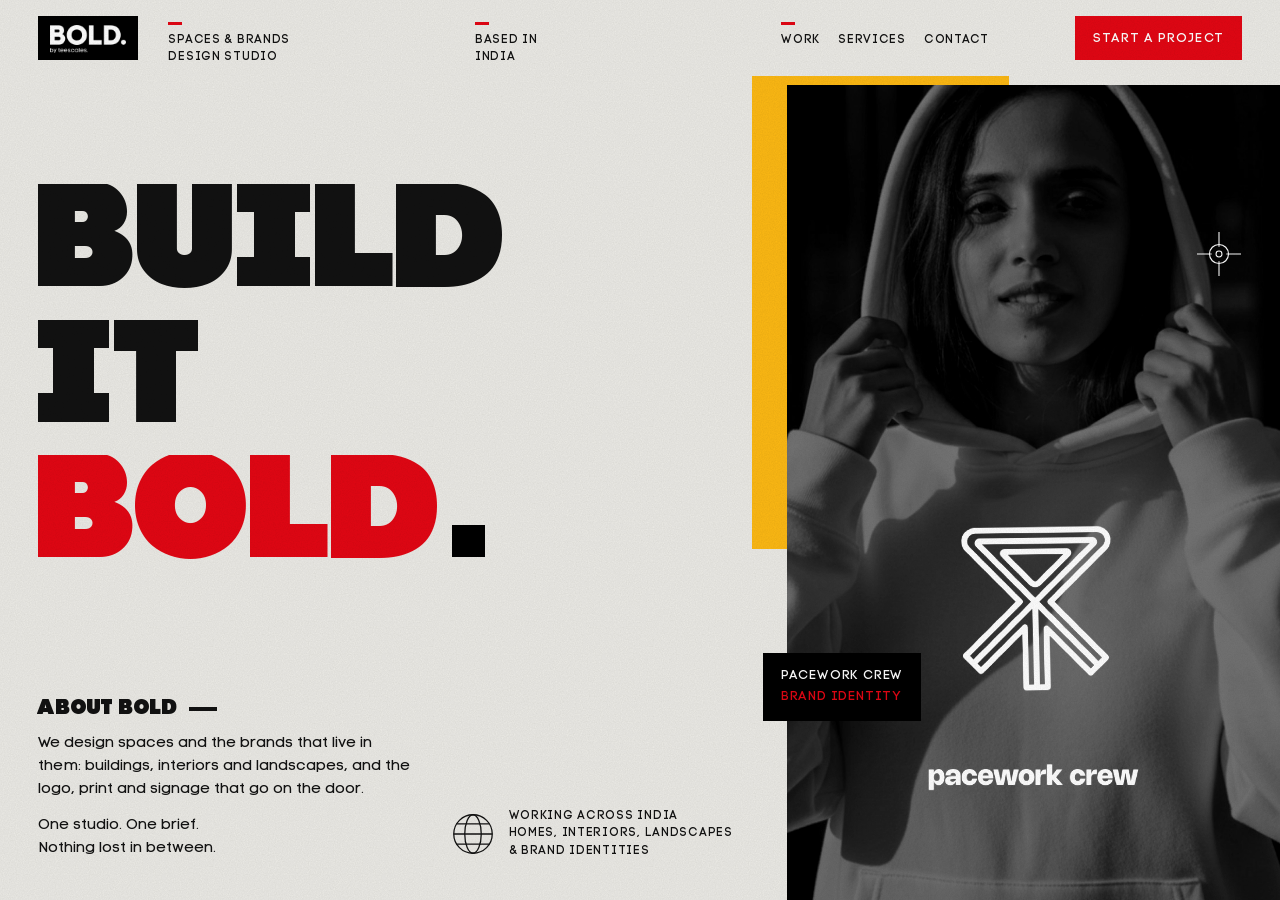
==== commit 44ec772a: "redesign(v2): editorial poster look in BOLD's own fonts and colours Follows the reference the owner " ====
--- a/v2/index.html
+++ b/v2/index.html
@@ -6,235 +6,213 @@
   <title>BOLD — Spaces and brands, one studio</title>
   <meta name="description" content="BOLD is a design studio in India for spaces and brands: buildings, interiors and landscapes, and the identity that goes with them.">
   <link rel="icon" type="image/png" href="../Favicon.png">
-  <link rel="preload" href="../fonts/Code-Pro-Light-LC.ttf" as="font" type="font/ttf" crossorigin>
+  <link rel="preload" href="../fonts/Code-Pro-Black.ttf" as="font" type="font/ttf" crossorigin>
   <link rel="stylesheet" href="style.css">
 </head>
 <body>
   <a class="skip" href="#work">Skip to the work</a>
 
-  <header class="bar">
-    <nav class="bar-nav" aria-label="Sections">
-      <a href="#work">Work</a>
-      <a href="#services">Services</a>
-      <a href="#approach">Approach</a>
-    </nav>
-    <a class="bar-logo" href="#top" aria-label="BOLD, back to start"><img src="../logo.png" alt="BOLD." width="102" height="38"></a>
-    <a class="btn btn-small" href="#contact">Start a project</a>
-  </header>
+  <a class="logo" href="#top" aria-label="BOLD, back to start"><img src="../logo.png" alt="BOLD." width="102" height="38"></a>
+  <a class="btn cta" href="#contact">Start a project</a>
 
   <main class="track" id="track" tabindex="-1">
 
-    <!-- Hero: stepped title, two photographs -->
+    <!-- ============ HERO ============ -->
     <section class="panel hero" id="top" aria-labelledby="hero-title">
+      <div class="labels">
+        <p>Spaces &amp; brands<br>Design studio</p>
+        <p>Based in<br>India</p>
+        <nav aria-label="Sections"><a href="#work">Work</a> <a href="#services">Services</a> <a href="#contact">Contact</a></nav>
+      </div>
+
       <h1 id="hero-title" class="hero-title">
-        <span class="line l1"><span>Spaces</span></span>
-        <span class="line l2"><span>&amp; brands.</span></span>
+        <span class="line"><span>Build</span></span>
+        <span class="line"><span>it</span></span>
+        <span class="line accent"><span>bold<i class="sq" aria-hidden="true"></i></span></span>
       </h1>
-      <figure class="hero-small">
-        <img src="img/trishakti-02.jpg" alt="Trishakti Homestay business cards in cream and maroon" width="1400" height="932" fetchpriority="high">
+
+      <figure class="hero-photo">
+        <span class="block" aria-hidden="true"></span>
+        <img src="img/pacework-01.jpg" alt="A runner in a Pacework Crew hoodie, a brand identity by BOLD" width="1119" height="1400" fetchpriority="high">
+        <svg class="crosshair" viewBox="0 0 60 60" aria-hidden="true"><circle cx="30" cy="30" r="13"/><circle cx="30" cy="30" r="4"/><path d="M30 0v20M30 40v20M0 30h20M40 30h20"/></svg>
+        <figcaption class="tag"><span>Pacework Crew</span><span class="red">Brand identity</span></figcaption>
       </figure>
-      <figure class="hero-tall">
-        <img src="img/pacework-01.jpg" alt="A runner in an orange Pacework Crew hoodie with the club's ribbon-arrow mark" width="1119" height="1400" fetchpriority="high">
-      </figure>
-      <div class="hero-text">
-        <p>BOLD is one studio in India for both: buildings, interiors and landscapes, and the identity that goes on the door.</p>
-        <a class="btn" href="#contact">Start a project</a>
-      </div>
-      <p class="hint" aria-hidden="true"><span class="hint-desk">Scroll sideways</span></p>
-    </section>
-
-    <!-- Intro: one statement, three prints at uneven sizes -->
-    <section class="panel intro" aria-labelledby="intro-title">
-      <div class="intro-text" data-reveal>
-        <h2 id="intro-title" class="h-s">One table, not two.</h2>
-        <p class="statement">Most projects need a space and a brand. We design both at the same table, so the room, the sign and the card in your pocket agree.</p>
-      </div>
-      <figure class="print p-a" data-reveal>
-        <img src="img/pacework-09.jpg" alt="Pacework Crew member in a white club tee at an outdoor gym" loading="lazy" width="1120" height="1400">
-        <figcaption>Pacework Crew tee, Pune.</figcaption>
-      </figure>
-      <figure class="print p-b" data-reveal>
-        <img src="img/trishakti-05.jpg" alt="Open Trishakti Homestay welcome booklet with flower drawings" loading="lazy" width="1400" height="932">
-        <figcaption>Trishakti welcome booklet, Guwahati.</figcaption>
-      </figure>
-      <figure class="print p-c" data-reveal>
-        <img src="img/archveda-06.jpg" alt="The Arch Veda mark repeated into a pattern" loading="lazy" width="1400" height="1398">
-        <figcaption>Arch Veda pattern, Bhubaneswar.</figcaption>
-      </figure>
-    </section>
-
-    <!-- Services: one-size name columns, the live index -->
+
+      <div class="about">
+        <h2 class="h-cond">About BOLD <span class="dash" aria-hidden="true"></span></h2>
+        <p>We design spaces and the brands that live in them: buildings, interiors and landscapes, and the logo, print and signage that go on the door.</p>
+        <p>One studio. One brief.<br>Nothing lost in between.</p>
+      </div>
+      <div class="avail">
+        <svg viewBox="0 0 48 48" aria-hidden="true"><circle cx="24" cy="24" r="21"/><ellipse cx="24" cy="24" rx="9" ry="21"/><path d="M3 24h42M6 13h36M6 35h36"/></svg>
+        <p>Working across India<br>Homes, interiors, landscapes<br>&amp; brand identities</p>
+      </div>
+    </section>
+
+    <!-- ============ SELECTED WORK ============ -->
+    <section class="panel work" id="work" aria-labelledby="work-title">
+      <h2 id="work-title" class="side-label">Selected work <span aria-hidden="true">—</span></h2>
+      <ol class="cards">
+        <li class="card" data-reveal>
+          <a href="#p-pacework">
+            <span class="num">01/</span>
+            <span class="thumb"><img src="img/pacework-06.jpg" alt="Pacework Crew mark on blue, yellow and orange" loading="lazy" width="1120" height="1400"><i class="arrow" aria-hidden="true"></i></span>
+            <span class="c-title">Pacework Crew</span>
+            <span class="c-meta">Brand identity · Pune · 2025</span>
+          </a>
+        </li>
+        <li class="card" data-reveal>
+          <a href="#p-trishakti">
+            <span class="num">02/</span>
+            <span class="thumb"><img src="img/trishakti-02.jpg" alt="Trishakti Homestay business cards" loading="lazy" width="1400" height="932"><i class="arrow" aria-hidden="true"></i></span>
+            <span class="c-title">Trishakti Homestay</span>
+            <span class="c-meta">Logo &amp; stationery · Guwahati · 2025</span>
+          </a>
+        </li>
+        <li class="card" data-reveal>
+          <a href="#p-archveda">
+            <span class="num">03/</span>
+            <span class="thumb"><img src="img/archveda-04.jpg" alt="Arch Veda logo lock-up" loading="lazy" width="1400" height="1398"><i class="arrow" aria-hidden="true"></i></span>
+            <span class="c-title">Arch Veda</span>
+            <span class="c-meta">Logo &amp; stationery · Bhubaneswar · 2024</span>
+          </a>
+        </li>
+        <li class="card soon s-red" data-reveal>
+          <span class="num">04/</span>
+          <span class="thumb"><span class="soon-name">Chutneys<br>By Neel</span><span class="soon-note">Photographs soon</span></span>
+          <span class="c-title">Chutneys By Neel</span>
+          <span class="c-meta">Brand identity · 2026</span>
+        </li>
+        <li class="card soon s-blue" data-reveal>
+          <span class="num">05/</span>
+          <span class="thumb"><span class="soon-name">Kutumbh<br>Old Age Oasis</span><span class="soon-note">In design</span></span>
+          <span class="c-title">Kutumbh Old Age Oasis</span>
+          <span class="c-meta">Architecture · Rourkela · 2026</span>
+        </li>
+        <li class="card soon s-yellow" data-reveal>
+          <span class="num">06/</span>
+          <span class="thumb"><span class="soon-name">Farmhouse for<br>Anup Sharma</span><span class="soon-note">In design</span></span>
+          <span class="c-title">Farmhouse for Anup Sharma</span>
+          <span class="c-meta">Architecture · 2026</span>
+        </li>
+      </ol>
+    </section>
+
+    <!-- ============ SERVICES / MANIFESTO / DELIVERABLES ============ -->
     <section class="panel services" id="services" aria-labelledby="services-title">
-      <h2 id="services-title" class="h-s" data-reveal>What we do</h2>
-      <div class="svc-cols">
-        <div class="svc" data-reveal>
-          <h3><span class="shape circle" aria-hidden="true"></span>Spaces</h3>
-          <ul>
-            <li tabindex="0" data-desc="The building itself: plan, form and how it sits on its land.">Architecture</li>
-            <li tabindex="0" data-desc="Where things go on the plot, how you arrive, where the sun falls.">Site planning</li>
-            <li tabindex="0" data-desc="Rooms, light, materials and the furniture that fits them.">Interior design</li>
-            <li tabindex="0" data-desc="The ground around the building: paths, planting, shade and water.">Landscape design</li>
-            <li tabindex="0" data-desc="The face of the building from the street, drawn to be built.">Elevation design</li>
-            <li tabindex="0" data-desc="A second pair of eyes on a project another team is building.">Architectural consultancy</li>
-          </ul>
-          <p class="svc-sum">Homes, farmhouses and care homes so far, in Odisha.</p>
-        </div>
-        <div class="svc" data-reveal>
-          <h3><span class="shape square" aria-hidden="true"></span>Brand identity</h3>
-          <ul>
-            <li tabindex="0" data-desc="A mark with a reason behind every line, and the name set beside it.">Logo and mark</li>
-            <li tabindex="0" data-desc="Colours, type and patterns that make everything look like one family.">Visual system</li>
-            <li tabindex="0" data-desc="Cards, letterheads and envelopes, ready for the printer.">Stationery</li>
-            <li tabindex="0" data-desc="Signs for the door, the gate and the road.">Signage</li>
-            <li tabindex="0" data-desc="Labels, boxes and bags people take home.">Packaging</li>
-            <li tabindex="0" data-desc="Tees, totes and sippers people wear and carry.">Merch</li>
-            <li tabindex="0" data-desc="One document so the next printer gets it right without us.">Brand guidelines</li>
-          </ul>
-          <p class="svc-sum">Four identities since 2024, in Pune, Guwahati and Bhubaneswar.</p>
-        </div>
-        <div class="svc" data-reveal>
-          <h3><span class="shape triangle" aria-hidden="true"></span>Execution</h3>
-          <ul>
-            <li tabindex="0" data-desc="We choose who makes it, and get quotes you can compare.">Vendor selection</li>
-            <li tabindex="0" data-desc="Paper, paint, stone and fabric checked in hand before anything is ordered.">Material samples</li>
-            <li tabindex="0" data-desc="Proofs checked against the design before the full run.">Print production</li>
-            <li tabindex="0" data-desc="We visit the site while it goes up, not just at the end.">Site visits</li>
-            <li tabindex="0" data-desc="Final files and drawings, organised so anyone can pick them up.">Handover</li>
-          </ul>
-          <p class="svc-sum">Included with every BOLD project.</p>
-        </div>
-        <p class="svc-desc" aria-live="polite">Point at any line to read what it covers.</p>
-      </div>
-    </section>
-
-    <!-- Work: staggered tiles with empty cells -->
-    <section class="panel work" id="work" aria-labelledby="work-title">
-      <div class="work-head" data-reveal>
-        <h2 id="work-title" class="h-l">Selected work</h2>
-        <div class="filter" role="group" aria-label="Show work by discipline">
-          <button type="button" class="chip is-on" data-filter="all" aria-pressed="true">All</button>
-          <button type="button" class="chip" data-filter="architecture" aria-pressed="false"><span class="shape circle" aria-hidden="true"></span>Spaces</button>
-          <button type="button" class="chip" data-filter="branding" aria-pressed="false"><span class="shape square" aria-hidden="true"></span>Brands</button>
-        </div>
-      </div>
-      <a class="tile t-pace" href="#p-pacework" data-discipline="branding" data-reveal>
-        <img src="img/pacework-10.jpg" alt="Pacework Crew member in a teal tank top at the club's outdoor gym" loading="lazy" width="1120" height="1400">
-        <span class="cap"><span>Pacework Crew</span><span>2025, brand</span></span>
-      </a>
-      <a class="tile t-arch" href="#p-archveda" data-discipline="branding" data-reveal>
-        <img src="img/archveda-04.jpg" alt="Arch Veda name lock-up, white on black" loading="lazy" width="1400" height="1398">
-        <span class="cap"><span>Arch Veda</span><span>2024, brand</span></span>
-      </a>
-      <div class="tile t-kutumbh card blue" data-discipline="architecture" data-reveal>
-        <span class="card-face"><span class="card-name">Kutumbh Old Age Oasis</span><span class="card-note">Rourkela. In design.</span></span>
-        <span class="cap"><span>Kutumbh Old Age Oasis</span><span>2026, space</span></span>
-      </div>
-      <a class="tile t-tri" href="#p-trishakti" data-discipline="branding" data-reveal>
-        <img src="img/trishakti-01.jpg" alt="Trishakti Homestay cards in white and blush" loading="lazy" width="1400" height="933">
-        <span class="cap"><span>Trishakti Homestay</span><span>2025, brand</span></span>
-      </a>
-      <div class="tile t-chut card red" data-discipline="branding" data-reveal>
-        <span class="card-face"><span class="card-name">Chutneys By Neel</span><span class="card-note">Photographs soon.</span></span>
-        <span class="cap"><span>Chutneys By Neel</span><span>2026, brand</span></span>
-      </div>
-      <div class="tile t-farm card blue" data-discipline="architecture" data-reveal>
-        <span class="card-face"><span class="card-name">Farmhouse for Anup Sharma</span><span class="card-note">In design.</span></span>
-        <span class="cap"><span>Farmhouse for Anup Sharma</span><span>2026, space</span></span>
-      </div>
-    </section>
-
-    <!-- Pacework: frame run, one lifted -->
-    <section class="panel run" id="p-pacework" aria-labelledby="pacework-title">
-      <div class="run-side" data-reveal>
-        <h2 id="pacework-title" class="h-m">Pacework Crew</h2>
-        <p class="meta"><span class="shape square" aria-hidden="true"></span>Full brand design, Pune, 2025</p>
+      <div class="svc" data-reveal>
+        <h2 id="services-title" class="h-cond big">Services <span class="dash" aria-hidden="true"></span></h2>
+        <ol class="svc-list">
+          <li><details><summary><span class="n">01</span>Architecture<i aria-hidden="true">+</i></summary><p>Homes, farmhouses and care homes: the plan, the form and how the building sits on its land.</p></details></li>
+          <li><details><summary><span class="n">02</span>Interior design<i aria-hidden="true">+</i></summary><p>Rooms, light, materials and the furniture that fits them.</p></details></li>
+          <li><details><summary><span class="n">03</span>Landscape design<i aria-hidden="true">+</i></summary><p>The ground around the building: paths, planting, shade and water.</p></details></li>
+          <li><details><summary><span class="n">04</span>Brand identity<i aria-hidden="true">+</i></summary><p>A logo with a reason behind every line, and the colours and type that make everything look like one family.</p></details></li>
+          <li><details><summary><span class="n">05</span>Print, signage &amp; merch<i aria-hidden="true">+</i></summary><p>Cards, signs, packaging, tees and totes, checked against the design before the full run.</p></details></li>
+          <li><details><summary><span class="n">06</span>Execution &amp; site visits<i aria-hidden="true">+</i></summary><p>We pick the vendors, check the samples and visit the site until what's built matches the drawing.</p></details></li>
+        </ol>
+      </div>
+
+      <div class="manifesto" id="approach" data-reveal>
+        <h2 class="h-cond">Studio<br>manifesto <span class="dash" aria-hidden="true"></span></h2>
+        <p>Good design isn't just how it looks. It's how it works, who it serves, and what it stands for.</p>
+        <p>We write the brief before we draw a line.<br>We leave drawings a contractor can price.<br>We explain every line in one sentence.</p>
+        <p class="em">No trends.<br>Only reasons.</p>
+        <span class="corner" aria-hidden="true"></span>
+      </div>
+
+      <div class="deliver" data-reveal>
+        <h2 class="h-cond big">You get <span class="dash" aria-hidden="true"></span></h2>
+        <ul>
+          <li>Site plans &amp; drawings</li>
+          <li>Elevations</li>
+          <li>Interior layouts</li>
+          <li>Logo files</li>
+          <li>Brand guidelines</li>
+          <li>Print-ready artwork</li>
+          <li>Site visits</li>
+        </ul>
+      </div>
+    </section>
+
+    <!-- ============ PROJECT: PACEWORK ============ -->
+    <section class="panel project" id="p-pacework" aria-labelledby="pacework-title">
+      <div class="p-copy" data-reveal>
+        <p class="kicker"><span class="red">01/</span> Brand identity — Pune — 2025</p>
+        <h2 id="pacework-title" class="h-display">Pacework<br>Crew<i class="sq" aria-hidden="true"></i></h2>
         <p>Three friends started a running club in Pune to pull people out of unhealthy habits. They needed a mark that looked like progress.</p>
-        <p>We drew a ribbon around the letter P, tilted it upward and turned its point into an arrow. Three lines run around it like lanes on a track. Then we put it on everything members wear and carry.</p>
-      </div>
-      <div class="frames">
-        <figure class="frame"><img src="img/pacework-03.jpg" alt="Pacework mark on dark ground, noting it centres on the letter P" loading="lazy" width="1120" height="1400"><figcaption><span>The mark</span><span>A P, tilted up</span></figcaption></figure>
-        <figure class="frame"><img src="img/pacework-06.jpg" alt="Pacework mark on blue, yellow and orange blocks" loading="lazy" width="1120" height="1400"><figcaption><span>Colours</span><span>Three for kit</span></figcaption></figure>
-        <figure class="frame lifted"><img src="img/pacework-01.jpg" alt="Member in an orange Pacework Crew hoodie" loading="lazy" width="1119" height="1400"><figcaption><span>Hoodie</span><span>Mark on the chest</span></figcaption></figure>
-        <figure class="frame"><img src="img/pacework-08.jpg" alt="Member in a teal Pacework tee" loading="lazy" width="1120" height="1400"><figcaption><span>Tee</span><span>Mark on the sleeve</span></figcaption></figure>
-        <figure class="frame"><img src="img/pacework-07.jpg" alt="Member carrying an orange Pacework tote reading Purpose over comfort" loading="lazy" width="1120" height="1400"><figcaption><span>Tote</span><span>Purpose over comfort</span></figcaption></figure>
-        <figure class="frame"><img src="img/pacework-11.jpg" alt="Member holding a white Pacework sipper" loading="lazy" width="1120" height="1400"><figcaption><span>Sipper</span><span>For the long run</span></figcaption></figure>
-        <figure class="frame"><img src="img/pacework-12.jpg" alt="Member in a yellow Pacework tank top" loading="lazy" width="1120" height="1400"><figcaption><span>Tank</span><span>Race day</span></figcaption></figure>
-      </div>
-    </section>
-
-    <!-- Trishakti: prints at uneven heights on its own maroon -->
-    <section class="panel tri" id="p-trishakti" aria-labelledby="trishakti-title">
-      <div class="tri-text" data-reveal>
-        <h2 id="trishakti-title" class="h-m">Trishakti Homestay</h2>
-        <p class="meta"><span class="shape square" aria-hidden="true"></span>Logo and stationery, Guwahati, 2025</p>
-        <p>A mother and her two daughters run this homestay in Guwahati. Trishakti means three strengths, so the mark is three figures under one roof.</p>
-        <p>Maroon and blush for the colours of an Assamese home, and a hand-drawn flower on every printed piece a guest takes away.</p>
-      </div>
-      <figure class="print q-a" data-reveal><img src="img/trishakti-02.jpg" alt="Trishakti business cards in cream and maroon" loading="lazy" width="1400" height="932"><figcaption>Cards in cream and maroon.</figcaption></figure>
-      <figure class="print q-b" data-reveal><img src="img/trishakti-03.jpg" alt="Cream Trishakti tote with a line-drawn flower" loading="lazy" width="933" height="1400"><figcaption>The guest tote.</figcaption></figure>
-      <figure class="print q-c" data-reveal><img src="img/trishakti-06.jpg" alt="Trishakti brochure cover with a flower drawing" loading="lazy" width="1400" height="932"><figcaption>Where Assam's warmth welcomes you.</figcaption></figure>
-    </section>
-
-    <!-- Arch Veda: a row of moments, sketch to pattern -->
-    <section class="panel moments" id="p-archveda" aria-labelledby="archveda-title">
-      <div class="mo-head" data-reveal>
-        <h2 id="archveda-title" class="h-m">Arch Veda</h2>
-        <p class="meta"><span class="shape square" aria-hidden="true"></span>Logo and stationery, Bhubaneswar, 2024</p>
-        <p>An architecture studio working between modern and traditional design. Its mark joins the English a and the Hindi वे in one stroke.</p>
-      </div>
-      <ol class="mo-row">
-        <li style="--gap: 24px" data-reveal><h3>On grid paper</h3><p>The first a, drawn inside a square, with the studio's name lettered beneath.</p><img src="img/archveda-02.jpg" alt="Pencil sketch of the letter a on grid paper" loading="lazy" width="1400" height="1400"></li>
-        <li style="--gap: 96px" data-reveal><h3>Two scripts</h3><p>Hindi notes in the margin: where the a ends, the वे can begin.</p><img src="img/archveda-03.jpg" alt="Sketch of the a inside a circle with Hindi notes" loading="lazy" width="1400" height="1400"></li>
-        <li style="--gap: 48px" data-reveal><h3>One stroke</h3><p>The finished mark: a single line that reads both ways.</p><img src="img/archveda-01.jpg" alt="Finished Arch Veda mark, white on black" loading="lazy" width="1400" height="1398"></li>
-        <li style="--gap: 128px" data-reveal><h3>With the name</h3><p>Set beside the name in lower case, wide and calm.</p><img src="img/archveda-04.jpg" alt="Arch Veda mark with the name" loading="lazy" width="1400" height="1398"></li>
-        <li style="--gap: 64px" data-reveal><h3>Repeated</h3><p>Stacked and repeated, it becomes a pattern for every surface.</p><img src="img/archveda-06.jpg" alt="Arch Veda pattern" loading="lazy" width="1400" height="1398"></li>
+        <p>We drew a ribbon around the letter P, tilted it upward and turned its point into an arrow. Three lines run around it like lanes on a track.</p>
+      </div>
+      <div class="strip">
+        <figure data-reveal><img src="img/pacework-03.jpg" alt="Pacework mark, centred on the letter P" loading="lazy" width="1120" height="1400"><figcaption><span>A</span> The mark</figcaption></figure>
+        <figure data-reveal><img src="img/pacework-08.jpg" alt="Member in a teal Pacework tee" loading="lazy" width="1120" height="1400"><figcaption><span>B</span> Tees</figcaption></figure>
+        <figure data-reveal><img src="img/pacework-07.jpg" alt="Orange Pacework tote reading Purpose over comfort" loading="lazy" width="1120" height="1400"><figcaption><span>C</span> Totes</figcaption></figure>
+        <figure data-reveal><img src="img/pacework-11.jpg" alt="White Pacework sipper" loading="lazy" width="1120" height="1400"><figcaption><span>D</span> Sippers</figcaption></figure>
+        <figure data-reveal><img src="img/pacework-12.jpg" alt="Member in a yellow Pacework tank" loading="lazy" width="1120" height="1400"><figcaption><span>E</span> Tanks</figcaption></figure>
+      </div>
+    </section>
+
+    <!-- ============ PROJECT: TRISHAKTI ============ -->
+    <section class="panel project dark" id="p-trishakti" aria-labelledby="trishakti-title">
+      <div class="p-copy" data-reveal>
+        <p class="kicker"><span class="red">02/</span> Logo &amp; stationery — Guwahati — 2025</p>
+        <h2 id="trishakti-title" class="h-display">Trishakti<br>Homestay<i class="sq" aria-hidden="true"></i></h2>
+        <p>A mother and her two daughters run this homestay. Trishakti means three strengths, so the mark is three figures under one roof.</p>
+        <p>Maroon and blush for an Assamese home, and a hand-drawn flower on every piece a guest takes away.</p>
+      </div>
+      <div class="strip">
+        <figure data-reveal><img src="img/trishakti-01.jpg" alt="Trishakti cards in white and blush" loading="lazy" width="1400" height="933"><figcaption><span>A</span> Cards</figcaption></figure>
+        <figure data-reveal><img src="img/trishakti-03.jpg" alt="Trishakti tote with a flower drawing" loading="lazy" width="933" height="1400"><figcaption><span>B</span> Guest tote</figcaption></figure>
+        <figure data-reveal><img src="img/trishakti-05.jpg" alt="Open Trishakti welcome booklet" loading="lazy" width="1400" height="932"><figcaption><span>C</span> Welcome booklet</figcaption></figure>
+      </div>
+    </section>
+
+    <!-- ============ PROJECT: ARCH VEDA ============ -->
+    <section class="panel project" id="p-archveda" aria-labelledby="archveda-title">
+      <div class="p-copy" data-reveal>
+        <p class="kicker"><span class="red">03/</span> Logo &amp; stationery — Bhubaneswar — 2024</p>
+        <h2 id="archveda-title" class="h-display">Arch<br>Veda<i class="sq" aria-hidden="true"></i></h2>
+        <p>An architecture studio between modern and traditional design. Its mark joins the English a and the Hindi वे in one stroke.</p>
+        <p>Repeat it and it becomes a pattern, so the two scripts keep talking across every surface.</p>
+      </div>
+      <ol class="strip steps">
+        <li data-reveal><figure><img src="img/archveda-02.jpg" alt="Pencil sketch of the letter a on grid paper" loading="lazy" width="1400" height="1400"><figcaption><span>01</span> Sketch</figcaption></figure></li>
+        <li data-reveal><figure><img src="img/archveda-01.jpg" alt="Finished Arch Veda mark" loading="lazy" width="1400" height="1398"><figcaption><span>02</span> Mark</figcaption></figure></li>
+        <li data-reveal><figure><img src="img/archveda-06.jpg" alt="Arch Veda mark repeated into a pattern" loading="lazy" width="1400" height="1398"><figcaption><span>03</span> Pattern</figcaption></figure></li>
       </ol>
     </section>
 
-    <!-- Approach: the one field of yellow -->
-    <section class="panel approach" id="approach" aria-labelledby="approach-title">
-      <h2 id="approach-title" class="h-l" data-reveal>How a project runs</h2>
-      <div class="principles">
-        <article data-reveal>
-          <h3>Clarity</h3>
-          <p>Before we draw a line, we write a one-page brief with you: what we're making, for whom, and what it must do. You sign it.</p>
-        </article>
-        <article data-reveal>
-          <h3>Structure</h3>
-          <p>Every identity leaves with a guideline your printer can follow. Every space leaves with drawings your contractor can price.</p>
-        </article>
-        <article data-reveal>
-          <h3>Intent</h3>
-          <p>Each line in a logo and each wall in a plan has a reason we can explain in one sentence. If we can't, it goes.</p>
-        </article>
-      </div>
-    </section>
-
-    <!-- Contact: sentence, picture, two links -->
+    <!-- ============ CONTACT / FOOTER ============ -->
     <section class="panel contact" id="contact" aria-labelledby="contact-title">
-      <div class="ct-say" data-reveal>
-        <h2 id="contact-title" class="h-s">Start a project</h2>
-        <p class="statement">We take on homes, interiors, landscapes and brands across India. Tell us about yours.</p>
-      </div>
-      <img class="ct-pic" src="img/pacework-09.jpg" alt="Pacework Crew member in a white club tee" loading="lazy" width="1120" height="1400" data-reveal>
-      <div class="ct-links" data-reveal>
-        <p class="ct-q">Send the site or plot size, the business name and your timeline.</p>
-        <a href="mailto:info@buildbold.in?subject=New%20project%20for%20BOLD&amp;body=The%20space%20or%20brand%3A%0ALocation%20or%20plot%20size%3A%0ABusiness%20name%3A%0AWhen%20we%20need%20it%3A">info@buildbold.in</a>
-        <a href="../merch.html">BOLD merch</a>
-        <p class="ct-note">Working in Odisha, Assam and Maharashtra so far.</p>
-      </div>
-    </section>
-
-    <!-- Footer: the name across the last photograph -->
-    <footer class="panel foot">
-      <img class="foot-pic" src="img/pacework-12.jpg" alt="" loading="lazy" width="1120" height="1400">
-      <div class="foot-top">
-        <nav aria-label="Footer"><a href="#work">Work</a><a href="#services">Services</a><a href="#approach">Approach</a><a href="../merch.html">Merch</a></nav>
-        <a href="mailto:info@buildbold.in">info@buildbold.in</a>
-      </div>
-      <p class="foot-word" aria-hidden="true">BOLD.</p>
-      <p class="foot-legal">© 2026 BOLD. Spaces and brands, India.</p>
-    </footer>
+      <p class="side-label light" aria-hidden="true"><i class="sq red-sq"></i>Let's build something bold.</p>
+
+      <div class="ct-main" data-reveal>
+        <h2 id="contact-title" class="h-display yellow">Ready to build<br>your space<br>or brand?</h2>
+        <span class="bar-line" aria-hidden="true"></span>
+        <p>We take on homes, interiors, landscapes and brands across India. Send the site, the business name and your timeline.</p>
+        <a class="btn" href="mailto:info@buildbold.in?subject=New%20project%20for%20BOLD&amp;body=The%20space%20or%20brand%3A%0ALocation%20or%20plot%20size%3A%0ABusiness%20name%3A%0AWhen%20we%20need%20it%3A">Email us your project</a>
+      </div>
+
+      <div class="ct-list" data-reveal>
+        <h3 class="h-cond">Contact</h3>
+        <ul>
+          <li><svg viewBox="0 0 24 24" aria-hidden="true"><rect x="3" y="5" width="18" height="14"/><path d="M3 6l9 7 9-7"/></svg><a href="mailto:info@buildbold.in">info@buildbold.in</a></li>
+          <li><svg viewBox="0 0 24 24" aria-hidden="true"><circle cx="12" cy="12" r="9"/><path d="M3 12h18M12 3c3 3 3 15 0 18M12 3c-3 3-3 15 0 18"/></svg><a href="https://buildbold.in">buildbold.in</a></li>
+          <li><svg viewBox="0 0 24 24" aria-hidden="true"><path d="M12 21s-7-6.5-7-12a7 7 0 0114 0c0 5.5-7 12-7 12z"/><circle cx="12" cy="9" r="2.5"/></svg><span>Odisha · Assam · Maharashtra</span></li>
+          <li><svg viewBox="0 0 24 24" aria-hidden="true"><path d="M6 7h12l-1 13H7L6 7z"/><path d="M9 7a3 3 0 016 0"/></svg><a href="../merch.html">BOLD merch</a></li>
+        </ul>
+      </div>
+
+      <div class="badge-wrap" data-reveal>
+        <svg class="badge" viewBox="0 0 200 200" aria-hidden="true">
+          <defs><path id="ring" d="M100,100 m-76,0 a76,76 0 1,1 152,0 a76,76 0 1,1 -152,0"/></defs>
+          <circle cx="100" cy="100" r="96"/>
+          <text><textPath href="#ring">SPACES • BRANDS • EXECUTION • SPACES • BRANDS • EXECUTION •</textPath></text>
+        </svg>
+        <img class="badge-logo" src="../logo.png" alt="" width="102" height="38">
+        <span class="barcode" aria-hidden="true"></span>
+        <p class="legal">© 2026 BOLD. All rights reserved.</p>
+      </div>
+    </section>
 
   </main>
 
--- a/v2/style.css
+++ b/v2/style.css
@@ -1,379 +1,267 @@
-/* BOLD v2 — a gallery wall you walk past sideways (iPad, laptop), a single column on phones.
-   Direction: "Photographs at uneven sizes", brand colours and Code Pro kept. */
+/* BOLD v2 — editorial poster look in the BOLD brand: Code Pro, paper and black, red / yellow / blue.
+   Sideways walk on landscape iPads and laptops; one column on phones and upright iPads. */
 
 @font-face { font-family: 'Code Pro'; src: url('../fonts/Code-Pro-Black.ttf') format('truetype'); font-weight: 900; font-display: swap; }
-@font-face { font-family: 'Code Pro LC'; src: url('../fonts/Code-Pro-Light-LC.ttf') format('truetype'); font-weight: 300; font-display: swap; }
+@font-face { font-family: 'Code Pro'; src: url('../fonts/Code-Pro-Bold.ttf') format('truetype'); font-weight: 700; font-display: swap; }
+@font-face { font-family: 'Code Pro'; src: url('../fonts/Code-Pro.ttf') format('truetype'); font-weight: 400; font-display: swap; }
 @font-face { font-family: 'Code Pro LC'; src: url('../fonts/Code-Pro-LC.ttf') format('truetype'); font-weight: 400; font-display: swap; }
 @font-face { font-family: 'Code Pro LC'; src: url('../fonts/Code-Pro-Bold-LC.ttf') format('truetype'); font-weight: 700; font-display: swap; }
 
 :root {
-  /* colour roles */
-  --paper: #ededea;        /* the wall */
-  --ink: #000;
-  --soft: #555;            /* secondary text on paper, 6.4:1 */
-  --red: #E30613;          /* brand work, the one action */
-  --yellow: #FDB913;       /* execution, the approach field */
-  --blue: #005CAB;         /* spaces */
-  --maroon: #3a1e22;       /* Trishakti's own stationery */
-  --blush: #f2c9bd;
-
-  /* type */
-  --face: 'Code Pro LC', 'Helvetica Neue', Arial, sans-serif;
-  --word: 'Code Pro', 'Arial Black', sans-serif;
-  --t-xl: clamp(56px, min(8.3vw, 15vh), 128px);
-  --t-l: clamp(36px, min(3.8vw, 7vh), 60px);
-  --t-m: clamp(24px, min(2.1vw, 3.9vh), 32px);
-  --t-body: 17px;
-  --t-small: 14px;
-
-  /* frame */
-  --m: 6vw;
-  --col: calc((100vw - 2 * var(--m)) / 12);
-  --bar: 64px;
-  --top: calc(var(--bar) + 4vh);
-  --bottom: 48px;
+  --paper: #ecebe6;
+  --ink: #111;
+  --black: #000;
+  --grey: #8a8a86;
+  --red: #E30613;
+  --yellow: #FDB913;
+  --blue: #005CAB;
+
+  --display: 'Code Pro', 'Arial Black', sans-serif;   /* caps face, the brand voice */
+  --text: 'Code Pro LC', 'Helvetica Neue', Arial, sans-serif;
+
+  --m: clamp(20px, 3vw, 44px);
+  --top: 92px;
+  --bottom: 40px;
   --ease: cubic-bezier(.16, 1, .3, 1);
 }
 
 *, *::before, *::after { box-sizing: border-box; }
 html, body { margin: 0; }
-body {
-  background: var(--paper);
-  color: var(--ink);
-  font: 400 var(--t-body)/1.5 var(--face);
-  -webkit-font-smoothing: antialiased;
-}
+body { background: var(--paper); color: var(--ink); font: 400 16px/1.55 var(--text); -webkit-font-smoothing: antialiased; }
 img { display: block; max-width: 100%; height: auto; }
 a { color: inherit; }
 h1, h2, h3, p, ul, ol, figure { margin: 0; }
 ul, ol { padding: 0; list-style: none; }
-::selection { background: var(--yellow); color: var(--ink); }
+::selection { background: var(--yellow); color: var(--black); }
 :focus-visible { outline: 3px solid var(--blue); outline-offset: 3px; }
 
-.skip { position: fixed; left: 16px; top: -60px; z-index: 50; background: var(--ink); color: var(--paper); padding: 10px 16px; }
+/* Printed-paper grain over everything */
+body::after {
+  content: ''; position: fixed; inset: 0; z-index: 40; pointer-events: none; opacity: .14; mix-blend-mode: multiply;
+  background-image: url("data:image/svg+xml;utf8,<svg xmlns='http://www.w3.org/2000/svg' width='220' height='220'><filter id='n'><feTurbulence type='fractalNoise' baseFrequency='.85' numOctaves='3' stitchTiles='stitch'/><feColorMatrix values='0 0 0 0 0  0 0 0 0 0  0 0 0 0 0  0 0 0 .55 0'/></filter><rect width='100%' height='100%' filter='url(%23n)'/></svg>");
+}
+
+.skip { position: fixed; left: 16px; top: -60px; z-index: 60; background: var(--black); color: #fff; padding: 10px 16px; }
 .skip:focus { top: 12px; }
 
-/* ---------- Type roles ---------- */
-.h-l, .h-m, .hero-title { font-weight: 300; letter-spacing: -0.04em; line-height: 1; }
-.h-l { font-size: var(--t-l); }
-.h-m { font-size: var(--t-l); }
-.h-s, h3 { font-size: 20px; font-weight: 700; letter-spacing: -0.01em; line-height: 1.2; }
-.statement { font-size: var(--t-m); font-weight: 300; line-height: 1.22; letter-spacing: -0.02em; max-width: 26ch; }
-.meta { font-size: var(--t-small); color: var(--soft); display: flex; align-items: center; gap: 8px; }
-figcaption, .cap { font-size: var(--t-small); color: var(--soft); line-height: 1.35; }
-
-/* The discipline code: circle = spaces, square = brand, triangle = execution */
-.shape { display: inline-block; flex: none; width: .62em; height: .62em; margin-right: .45em; vertical-align: .02em; }
-.shape.circle { background: var(--blue); border-radius: 50%; }
-.shape.square { background: var(--red); }
-.shape.triangle { background: var(--yellow); clip-path: polygon(50% 0, 100% 100%, 0 100%); }
-.meta .shape { margin-right: 0; width: 10px; height: 10px; }
-
-/* ---------- Header ---------- */
-.bar {
-  position: fixed; inset: 0 0 auto 0; z-index: 20;
-  height: var(--bar);
-  display: grid; grid-template-columns: 1fr auto 1fr; align-items: center;
-  padding: 0 var(--m);
-  background: var(--paper);
-}
-.bar-nav { display: flex; gap: 24px; font-size: 15px; }
-.bar-nav a { text-decoration: none; padding: 8px 0; background: linear-gradient(currentColor, currentColor) 0 100% / 0 2px no-repeat; transition: background-size .3s var(--ease); } /* taste-skill-ignore: underline grows on hover, not a decorative gradient */
-.bar-nav a:hover { background-size: 100% 2px; }
-.bar-logo img { width: 84px; height: auto; filter: invert(1); }
-.bar .btn { justify-self: end; }
-
-/* ---------- Controls ---------- */
+/* ---------- Type ---------- */
+.h-display, .hero-title { font-family: var(--display); font-weight: 900; text-transform: uppercase; line-height: .9; letter-spacing: -0.01em; }
+.h-display { font-size: clamp(44px, 12vw, 64px); }
+.h-cond { font-family: var(--display); font-weight: 900; text-transform: uppercase; font-size: 20px; letter-spacing: .01em; line-height: 1.05; display: flex; align-items: center; gap: 12px; }
+.h-cond.big { font-size: clamp(26px, 6.5vw, 34px); }
+.dash { display: inline-block; width: 28px; height: 4px; background: currentColor; flex: none; }
+.labels, .kicker, .num, .c-meta, figcaption, .svc-list summary, .deliver li, .side-label, .tag, .avail p, .legal {
+  font-family: var(--display); font-weight: 400; text-transform: uppercase; letter-spacing: .06em; font-size: 12px; line-height: 1.45;
+}
+.red { color: var(--red); }
+.yellow { color: var(--yellow); }
+.accent { color: var(--red); }
+.sq { display: inline-block; width: .22em; height: .22em; background: var(--black); margin-left: .06em; vertical-align: baseline; }
+.red-sq { background: var(--red); }
+
+/* ---------- Fixed chrome ---------- */
+.logo { position: fixed; top: 16px; left: var(--m); z-index: 30; background: var(--black); padding: 9px 12px 7px; }
+.logo img { width: 76px; }
+.cta { position: fixed; top: 16px; right: var(--m); z-index: 30; }
+
 .btn {
-  display: inline-flex; align-items: center; min-height: 48px; padding: 0 22px;
+  display: inline-flex; align-items: center; min-height: 44px; padding: 0 18px;
   background: var(--red); color: #fff; text-decoration: none;
-  font: 700 16px/1 var(--face);
-  transition: background .2s, transform .2s var(--ease);
-}
-.btn:hover { background: var(--ink); }
+  font: 400 13px/1 var(--display); text-transform: uppercase; letter-spacing: .08em;
+  transition: background .2s, color .2s, transform .2s var(--ease);
+}
+.btn:hover { background: var(--black); }
+.contact .btn:hover { background: #fff; color: var(--black); }
 .btn:active { transform: scale(.97); }
-.btn-small { min-height: 40px; padding: 0 16px; font-size: 15px; }
-
-.chip {
-  display: inline-flex; align-items: center; min-height: 40px; padding: 0 14px;
-  border: 0; background: transparent; color: var(--soft); cursor: pointer;
-  font: 700 15px/1 var(--face);
-  transition: color .2s, background .2s, transform .2s var(--ease);
-}
-.chip:hover { color: var(--ink); background: #e0e0dc; }
-.chip:active { transform: scale(.96); }
-.chip.is-on { background: var(--ink); color: var(--paper); }
 
 /* =========================================================
-   Phone: one column, the unevenness kept by alternating widths
+   Phone and upright iPad: one column
    ========================================================= */
-.track { padding-top: var(--bar); }
-.panel { padding: 96px 20px; }
-.hint { display: none; }
-
-.bar { padding: 0 20px; }
-.bar-nav { display: none; }
-.bar { grid-template-columns: auto 1fr; }
-.bar-logo { grid-column: 1; }
-.bar .btn { grid-column: 2; }
-
-.hero { display: grid; grid-template-columns: 1fr; padding-top: 24px; }
-.hero-small { width: 46%; justify-self: end; order: -1; }
-.hero-small img { aspect-ratio: 16 / 10; object-fit: cover; width: 100%; }
-.hero-title { font-size: 15vw; margin: 24px 0 20px; }
-.hero-title .line { display: block; overflow: hidden; padding-bottom: .06em; }
+.panel { padding: 88px var(--m); position: relative; }
+
+/* Hero */
+.hero { display: grid; gap: 28px; padding-top: 80px; }
+.labels { display: grid; grid-template-columns: 1fr 1fr; gap: 16px; }
+.labels p, .labels nav { position: relative; padding-top: 10px; }
+.labels p::before, .labels nav::before { content: ''; position: absolute; top: 0; left: 0; width: 14px; height: 3px; background: var(--red); }
+.labels nav { grid-column: 1 / -1; display: flex; gap: 18px; }
+.labels nav a { text-decoration: none; }
+.labels nav a:hover { color: var(--red); }
+.hero-title { font-size: 25vw; }
+.hero-title .line { display: block; overflow: hidden; padding-bottom: .02em; }
 .hero-title .line > span { display: block; }
-.hero-title .l2 { padding-left: 22vw; }
-.hero-tall { width: 72%; overflow: hidden; }
-.hero-tall img { aspect-ratio: 4 / 5; object-fit: cover; width: 100%; }
-.hero-text { margin-top: 28px; }
-.hero-text p { font-size: 18px; color: var(--soft); max-width: 36ch; margin-bottom: 24px; }
-
-.intro { display: flex; flex-direction: column; gap: 56px; }
-.intro .h-s { margin-bottom: 16px; }
-.print img { width: 100%; object-fit: cover; }
-.print figcaption { margin-top: 10px; }
-.p-a { width: 64%; } .p-a img { aspect-ratio: 4 / 5; }
-.p-b { width: 78%; align-self: flex-end; } .p-b img { aspect-ratio: 16 / 10; }
-.p-c { width: 52%; } .p-c img { aspect-ratio: 1; }
-
-.services .h-s { margin-bottom: 40px; }
-.svc-cols { display: grid; gap: 40px; }
-.svc h3 { display: flex; align-items: center; margin-bottom: 16px; }
-.svc li { font-size: 18px; line-height: 1.4; color: var(--soft); cursor: default; transition: color .2s; }
-.svc li:hover, .svc li:focus-visible, .svc li.is-on { color: var(--ink); }
-.svc li:focus-visible { outline-offset: 2px; }
-.svc-sum { margin-top: 16px; font-size: 15px; color: var(--soft); }
-.svc-desc { display: none; }
-
-.work { display: grid; grid-template-columns: 1fr 1fr; gap: 28px 10px; }
-.work-head { grid-column: 1 / -1; }
-.work-head .h-l { font-size: 10vw; }
-.filter { display: flex; flex-wrap: wrap; gap: 4px; margin-top: 16px; }
-.tile { display: block; text-decoration: none; transition: opacity .3s var(--ease); }
-.tile img, .card-face { aspect-ratio: 4 / 5; width: 100%; object-fit: cover; }
-.t-pace, .t-tri, .t-farm { grid-column: 1 / -1; }
-.t-pace img, .t-tri img, .t-farm .card-face { aspect-ratio: 3 / 2; }
-.t-arch, .t-kutumbh { grid-column: 2; }
-.t-chut { grid-column: 1; }
-.tile.is-dim { opacity: .15; }
-.cap { display: flex; flex-direction: column; margin-top: 8px; }
-.cap span:first-child { color: var(--ink); font-weight: 700; }
-.card-face { display: flex; flex-direction: column; justify-content: flex-end; gap: 6px; padding: 16px; color: #fff; }
-.card.blue .card-face { background: var(--blue); }
-.card.red .card-face { background: var(--red); }
-.card-name { font-size: 22px; font-weight: 300; line-height: 1.05; letter-spacing: -0.02em; }
-.card-note { font-size: var(--t-small); }
-a.tile img { transition: transform .6s var(--ease); }
-a.tile:hover img { transform: scale(1.03); }
-a.tile { overflow: hidden; }
-
-.run { display: flex; flex-direction: column; gap: 28px; }
-.run-side p:not(.meta) { margin-top: 14px; max-width: 40ch; }
-.run-side .meta { margin-top: 10px; }
-.frames { display: flex; gap: 4px; overflow-x: auto; scroll-snap-type: x mandatory; margin: 0 -20px; padding: 0 20px; scrollbar-width: none; flex-wrap: nowrap; }
-.frames::-webkit-scrollbar { display: none; }
-.frame { flex: none; scroll-snap-align: start; }
-.frame img { height: 34vw; width: auto; aspect-ratio: 4 / 5; object-fit: cover; }
-.frame figcaption { display: flex; justify-content: space-between; gap: 12px; margin-top: 6px; }
-.frame figcaption span:first-child { color: var(--ink); }
-.frame.lifted { order: -1; flex-basis: 100%; }
-.frame.lifted img { height: auto; width: 100%; }
-
-.tri { background: var(--maroon); color: #fff; display: flex; flex-direction: column; gap: 48px; }
-.tri .meta, .tri figcaption { color: var(--blush); }
-.tri-text p:not(.meta) { margin-top: 14px; max-width: 40ch; }
-.tri-text .meta { margin-top: 10px; }
-.q-a { width: 78%; } .q-a img { aspect-ratio: 3 / 2; }
-.q-b { width: 60%; align-self: flex-end; } .q-b img { aspect-ratio: 2 / 3; }
-.q-c { width: 72%; } .q-c img { aspect-ratio: 3 / 2; }
-
-.moments { display: flex; flex-direction: column; gap: 32px; }
-.mo-head p:not(.meta) { margin-top: 14px; max-width: 40ch; }
-.mo-head .meta { margin-top: 10px; }
-.mo-row { display: flex; gap: 16px; overflow-x: auto; scroll-snap-type: x mandatory; margin: 0 -20px; padding: 0 20px; scrollbar-width: none; }
-.mo-row::-webkit-scrollbar { display: none; }
-.mo-row li { flex: none; width: 72vw; scroll-snap-align: start; display: flex; flex-direction: column; }
-.mo-row h3 { font-size: 18px; }
-.mo-row p { font-size: 15px; color: var(--soft); margin-top: 6px; min-height: 4.5em; }
-.mo-row img { margin-top: calc(var(--gap) / 3); aspect-ratio: 1; width: 100%; object-fit: cover; }
-
-.approach { background: var(--yellow); }
-.principles { display: grid; gap: 32px; margin-top: 40px; }
-.principles h3 { margin-bottom: 8px; }
-.principles p { max-width: 38ch; }
-
-.contact { background: var(--ink); color: #fff; display: flex; flex-direction: column; gap: 32px; }
-.contact .h-s { margin-bottom: 16px; }
-.contact .statement { font-size: 7.4vw; }
-.ct-pic { width: 96px; height: 96px; object-fit: cover; }
-.ct-links { display: flex; flex-direction: column; gap: 8px; font-size: 18px; }
-.ct-links a { text-underline-offset: 5px; text-decoration-thickness: 2px; width: fit-content; }
-.ct-links a:hover { color: var(--yellow); }
-.ct-q { margin-bottom: 12px; }
-.ct-note { margin-top: 12px; font-size: var(--t-small); color: #b5b5b5; }
-
-.foot { position: relative; min-height: 88svh; color: #fff; display: flex; flex-direction: column; overflow: hidden; background: var(--ink); }
-.foot-pic { position: absolute; inset: 0; width: 100%; height: 100%; object-fit: cover; object-position: 50% 22%; filter: brightness(.62); }
-.foot-top, .foot-word, .foot-legal { position: relative; }
-.foot-top { display: flex; flex-direction: column; gap: 16px; }
-.foot-top nav { display: flex; flex-direction: column; gap: 6px; }
-.foot-top a { text-decoration: none; }
-.foot-top a:hover { text-decoration: underline; }
-.foot-word { font: 900 25vw/.8 var(--word); letter-spacing: -0.03em; margin-left: -0.03em; margin-top: auto; }
-.foot-legal { font-size: var(--t-small); margin-top: 12px; }
-
-.progress { position: fixed; left: 0; right: 0; bottom: 0; height: 3px; z-index: 30; pointer-events: none; }
+.hero-photo { position: relative; margin-top: 8px; }
+.hero-photo .block { position: absolute; z-index: 0; top: -14px; left: 12%; width: 54%; height: 62%; background: var(--yellow); }
+.hero-photo img { position: relative; z-index: 1; width: 100%; aspect-ratio: 4 / 5; object-fit: cover; filter: grayscale(1) contrast(1.12) brightness(1.04); }
+.crosshair { position: absolute; z-index: 2; top: 18%; right: 8%; width: 44px; fill: none; stroke: #fff; stroke-width: 1.5; }
+.tag { position: absolute; z-index: 2; right: 0; bottom: 18%; background: var(--black); color: #fff; padding: 14px 18px; display: flex; flex-direction: column; gap: 2px; font-size: 13px; }
+.about p { margin-top: 12px; max-width: 42ch; }
+.avail { display: flex; align-items: center; gap: 14px; }
+.avail svg { width: 44px; flex: none; fill: none; stroke: var(--ink); stroke-width: 1.4; }
+
+/* Selected work */
+.work { background: var(--black); color: #fff; }
+.side-label { display: flex; align-items: center; gap: 12px; background: var(--red); color: #fff; padding: 10px 14px; width: fit-content; margin-bottom: 32px; font-size: 13px; }
+.cards { display: grid; gap: 36px; }
+.card a { display: block; text-decoration: none; }
+.num { color: var(--red); display: block; margin-bottom: 10px; font-size: 14px; }
+.thumb { position: relative; display: block; aspect-ratio: 4 / 3; overflow: hidden; background: #1c1c1c; }
+.thumb img { width: 100%; height: 100%; object-fit: cover; transition: transform .6s var(--ease); }
+.card a:hover .thumb img { transform: scale(1.04); }
+.arrow { position: absolute; right: 10px; bottom: 10px; width: 34px; height: 34px; background: var(--red); transition: transform .3s var(--ease); }
+.arrow::after { content: ''; position: absolute; inset: 0; margin: auto; width: 12px; height: 12px; border-top: 3px solid #fff; border-right: 3px solid #fff; transform: translate(-1px, 1px) rotate(45deg); }
+.card a:hover .arrow { transform: translate(3px, -3px); }
+.c-title { display: block; margin-top: 14px; font: 900 18px/1.1 var(--display); text-transform: uppercase; }
+.c-meta { display: block; color: var(--grey); margin-top: 4px; }
+.soon .thumb { display: flex; flex-direction: column; justify-content: space-between; padding: 18px; }
+.soon-name { font: 900 clamp(22px, 6vw, 30px)/.95 var(--display); text-transform: uppercase; }
+.soon-note { font: 400 12px/1 var(--display); text-transform: uppercase; letter-spacing: .08em; }
+.s-red .thumb { background: var(--red); }
+.s-blue .thumb { background: var(--blue); }
+.s-yellow .thumb { background: var(--yellow); color: var(--black); }
+
+/* Services, manifesto, deliverables */
+.services { display: grid; gap: 0; padding-left: 0; padding-right: 0; padding-bottom: 0; }
+.svc, .deliver { padding: 0 var(--m) 56px; }
+.svc-list { margin-top: 24px; }
+.svc-list li { border-bottom: 1.5px solid var(--ink); }
+.svc-list summary { display: flex; align-items: center; gap: 18px; padding: 14px 0; cursor: pointer; list-style: none; font-size: 13px; }
+.svc-list summary::-webkit-details-marker { display: none; }
+.svc-list .n { color: var(--ink); min-width: 22px; }
+.svc-list summary i { margin-left: auto; font: 900 18px/1 var(--display); font-style: normal; transition: transform .3s var(--ease), color .2s; }
+.svc-list details[open] summary i { transform: rotate(45deg); color: var(--red); }
+.svc-list summary:hover { color: var(--red); }
+.svc-list details p { padding: 0 0 16px 40px; max-width: 44ch; font-size: 15px; }
+.manifesto { position: relative; background: var(--red); color: #fff; padding: 48px var(--m) 72px; }
+.manifesto p { margin-top: 18px; max-width: 34ch; font-size: 15px; }
+.manifesto .em { font: 400 13px/1.5 var(--display); text-transform: uppercase; letter-spacing: .08em; }
+.corner { position: absolute; right: 0; bottom: 0; width: 72px; height: 72px; background: var(--black); clip-path: polygon(100% 0, 100% 100%, 0 100%); }
+.deliver { padding-top: 56px; }
+.deliver ul { margin-top: 24px; display: grid; gap: 12px; }
+.deliver li { display: flex; justify-content: space-between; align-items: center; font-size: 13px; }
+.deliver li::after { content: ''; width: 9px; height: 9px; background: var(--blue); }
+.deliver li:nth-child(3n+2)::after { background: var(--red); }
+.deliver li:nth-child(3n)::after { background: var(--yellow); }
+
+/* Project panels */
+.project { display: grid; gap: 32px; }
+.project.dark { background: var(--black); color: #fff; }
+.kicker { color: var(--grey); }
+.p-copy .h-display { margin: 14px 0 20px; }
+.p-copy .h-display .sq { background: var(--red); }
+.p-copy p:not(.kicker) { max-width: 42ch; }
+.p-copy p + p { margin-top: 12px; }
+.strip { display: flex; gap: 12px; overflow-x: auto; scroll-snap-type: x mandatory; margin: 0 calc(var(--m) * -1); padding: 0 var(--m) 6px; scrollbar-width: none; }
+.strip::-webkit-scrollbar { display: none; }
+.strip figure, .strip li { flex: none; scroll-snap-align: start; }
+.strip img { height: 62vw; width: auto; object-fit: cover; }
+.strip figcaption { margin-top: 8px; display: flex; gap: 10px; }
+.strip figcaption span { color: var(--red); }
+
+/* Contact and footer */
+.contact { background: var(--black); color: #fff; display: grid; gap: 40px; }
+.contact .side-label { background: none; padding: 0; margin: 0; color: #fff; }
+.contact .side-label .sq { width: 12px; height: 12px; margin: 0; }
+.bar-line { display: block; width: 62%; height: 6px; background: #fff; margin: 18px 0 22px; }
+.ct-main p { max-width: 40ch; margin-bottom: 24px; }
+.ct-list ul { margin-top: 18px; display: grid; gap: 14px; }
+.ct-list li { display: flex; align-items: center; gap: 12px; font-size: 15px; }
+.ct-list svg { width: 22px; height: 22px; flex: none; fill: none; stroke: currentColor; stroke-width: 1.5; }
+.ct-list a { text-decoration: none; }
+.ct-list a:hover { color: var(--yellow); }
+.badge-wrap { position: relative; display: grid; justify-items: start; gap: 18px; }
+.badge { width: 150px; fill: none; stroke: #fff; stroke-width: 1.5; animation: spin 30s linear infinite; }
+.badge text { fill: #fff; stroke: none; font: 400 15px var(--display); letter-spacing: 3px; }
+.badge-logo { position: absolute; top: 75px; left: 75px; width: 70px; transform: translate(-50%, -50%); }
+.barcode { display: block; width: 170px; height: 34px; background: repeating-linear-gradient(90deg, #fff 0 2px, transparent 2px 4px, #fff 4px 5px, transparent 5px 8px, #fff 8px 11px, transparent 11px 12px); }
+.legal { color: var(--grey); }
+
+.progress { position: fixed; left: 0; right: 0; bottom: 0; height: 4px; z-index: 30; pointer-events: none; }
 .progress span { display: block; height: 100%; background: var(--red); transform-origin: 0 50%; transform: scaleX(0); }
 
-/* Upright iPad: the phone column, with the full header and wider margins */
 @media (min-width: 768px) {
-  .bar { grid-template-columns: 1fr auto 1fr; padding: 0 var(--m); }
-  .bar-nav { display: flex; }
-  .bar-logo { grid-column: 2; }
-  .bar .btn { grid-column: 3; }
-  .panel { padding-left: var(--m); padding-right: var(--m); }
-  .hero-title { font-size: 13vw; }
-  .svc-cols { grid-template-columns: repeat(3, 1fr); gap: 32px; }
-  .principles { grid-template-columns: repeat(3, 1fr); gap: 32px; }
+  .labels { grid-template-columns: repeat(3, 1fr); }
+  .labels nav { grid-column: auto; justify-content: flex-end; }
+  .cards { grid-template-columns: repeat(2, 1fr); gap: 40px 28px; }
+  .services { grid-template-columns: 1fr 1fr; }
+  .manifesto { grid-row: span 2; }
+  .strip img { height: 46vw; }
+  .h-display { font-size: 9vw; }
 }
 
 /* =========================================================
-   iPad (landscape) and laptop: the wall, walked sideways
+   Landscape iPad and laptop: the poster, walked sideways
    ========================================================= */
 @media (min-width: 768px) and (min-height: 500px) and (orientation: landscape) {
   html, body { height: 100%; overflow: hidden; }
-  .track {
-    position: fixed; inset: 0; padding-top: 0;
-    display: flex; align-items: stretch;
-    overflow-x: auto; overflow-y: hidden;
-    overscroll-behavior: contain; scrollbar-width: none;
+  .track { position: fixed; inset: 0; display: flex; overflow-x: auto; overflow-y: hidden; overscroll-behavior: contain; scrollbar-width: none; }
+  .track::-webkit-scrollbar { display: none; }
+  .panel { flex: none; height: 100dvh; padding: var(--top) var(--m) var(--bottom); }
+
+  /* Hero: title left, photo right, about row at the foot */
+  .hero {
+    width: 100vw; padding-top: 22px;
+    grid-template-columns: minmax(0, 1.25fr) minmax(0, 1fr) minmax(0, 1.5fr);
+    grid-template-rows: auto 1fr auto;
+    column-gap: clamp(20px, 2.6vw, 44px); row-gap: 0;
   }
-  .track::-webkit-scrollbar { display: none; }
-  .panel { flex: none; height: 100dvh; padding: var(--top) var(--m) var(--bottom); position: relative; }
-
-  .bar { padding: 0 var(--m); grid-template-columns: 1fr auto 1fr; }
-  .bar-nav { display: flex; }
-  .bar-logo { grid-column: 2; }
-  .bar .btn { grid-column: 3; }
-
-  /* Hero: the title steps down the middle, two prints against the step */
-  .hero { display: block; width: 100vw; overflow: hidden; padding: 0; }
-  .hero-title { position: absolute; inset: 0; margin: 0; font-size: var(--t-xl); pointer-events: none; }
-  .hero-title .line { position: absolute; }
-  .hero-title .l1 { left: calc(var(--m) + var(--col)); top: calc(44% - var(--t-xl) * .92); }
-  .hero-title .l2 { left: calc(var(--m) + 5 * var(--col)); top: calc(44% + var(--t-xl) * .1); padding-left: 0; }
-  .hero-small { position: absolute; width: calc(3 * var(--col)); left: calc(var(--m) + 9 * var(--col)); top: calc(var(--bar) + 2vh); }
-  .hero-tall { position: absolute; width: calc(4 * var(--col) - 24px); left: calc(var(--m) + var(--col)); top: calc(44% + 24px); }
-  .hero-text { position: absolute; left: calc(var(--m) + 5 * var(--col)); top: calc(44% + var(--t-xl) * 1.32); margin: 0; }
-  .hero-text p { font-size: clamp(17px, 1.4vw, 20px); }
-  .hint { display: block; position: absolute; right: var(--m); bottom: var(--bottom); font-size: var(--t-small); color: var(--soft); }
-  .hint span::after { content: ''; display: inline-block; width: 28px; height: 2px; margin-left: 10px; background: currentColor; vertical-align: middle; animation: nudge 1.8s var(--ease) infinite; }
-
-  /* Intro: statement, then three prints hung at different heights */
-  .intro { flex-direction: row; align-items: flex-start; gap: 6vw; }
-  .intro-text { width: max(320px, 28vw); align-self: center; }
-  .print { width: auto; flex: none; }
-  .print img { width: auto; }
-  .p-a { margin-top: 2vh; } .p-a img { height: 58vh; }
-  .p-b { margin-top: 30vh; align-self: auto; } .p-b img { height: 32vh; }
-  .p-c { margin-top: 10vh; } .p-c img { height: 24vh; }
-
-  /* Services: one size, three columns, a fixed spot for the description */
-  .services { display: flex; flex-direction: column; justify-content: center; width: max(100vw, 1100px); }
-  .services .h-s { margin-bottom: 9vh; font-size: var(--t-l); font-weight: 300; letter-spacing: -0.04em; line-height: 1; }
-  .svc-cols { grid-template-columns: repeat(3, minmax(0, 3fr)) minmax(0, 3fr); gap: var(--col); align-items: start; }
-  .svc li { font-size: 20px; line-height: 1.35; }
-  .svc h3 { font-size: 22px; margin-bottom: 20px; }
-  .svc-sum { display: none; }
-  .svc-desc { display: block; font-size: var(--t-m); font-weight: 300; line-height: 1.2; letter-spacing: -0.02em; max-width: 16ch; color: var(--ink); min-height: 5em; margin-top: 40px; }
-
-  /* Work: staggered tiles, empty cells kept */
-  .work {
-    --cell: calc((100dvh - var(--top) - var(--bottom) - 24px) / 2);
-    grid-template-rows: repeat(2, var(--cell));
-    grid-template-columns: none;
-    grid-auto-columns: calc(var(--cell) * .74);
-    grid-auto-flow: column;
-    gap: 24px;
+  .labels { grid-column: 1 / -1; grid-row: 1; padding: 0 170px 0 130px; }
+  .labels nav { justify-content: flex-start; }
+  .hero-title { grid-column: 1 / 3; grid-row: 2; align-self: center; font-size: min(11.5vw, 19vh); margin-top: 1vh; }
+  .hero-photo { grid-column: 3; grid-row: 2 / 4; margin: 2vh calc(var(--m) * -1) calc(var(--bottom) * -1) 0; }
+  .hero-photo .block { top: -1vh; left: -7%; width: 52%; height: 58%; }
+  .hero-photo img { width: 93%; margin-left: auto; }
+  .hero-photo img { height: 100%; width: 100%; aspect-ratio: auto; object-position: 50% 15%; }
+  .tag { right: auto; left: -24px; bottom: 22%; }
+  .about { grid-column: 1; grid-row: 3; }
+  .about p { font-size: 15px; }
+  .avail { grid-column: 2; grid-row: 3; align-self: end; }
+
+  /* Work: a black band with a rotated red label and a row of numbered cards */
+  .work { display: flex; gap: 0; padding: 0; }
+  .work .side-label {
+    writing-mode: vertical-rl; transform: rotate(180deg);
+    width: 64px; height: 100%; margin: 0; justify-content: center; padding: 0; font-size: 15px; flex: none;
   }
-  .work-head { grid-column: 1; grid-row: 1; }
-  .work-head .h-l { font-size: var(--t-l); }
-  .filter { flex-direction: column; align-items: flex-start; }
-  .tile { display: flex; flex-direction: column; min-height: 0; }
-  .tile img, .card-face { aspect-ratio: auto; flex: 1; min-height: 0; height: 0; }
-  .t-pace { grid-column: 2 / 4; grid-row: 1; }
-  .t-arch { grid-column: 5; grid-row: 1; }
-  .t-kutumbh { grid-column: 7; grid-row: 1; }
-  .t-tri { grid-column: 3 / 5; grid-row: 2; }
-  .t-chut { grid-column: 6; grid-row: 2; }
-  .t-farm { grid-column: 7 / 9; grid-row: 2; }
-  .cap { flex-direction: row; justify-content: space-between; gap: 12px; }
-  .card-name { font-size: var(--t-m); }
-
-  /* Pacework: a run of frames at one height, one lifted */
-  .run { flex-direction: row; align-items: stretch; gap: 3vw; }
-  .run-side { width: max(300px, 24vw); flex: none; display: flex; flex-direction: column; }
-  .run-side p:not(.meta) { font-size: 16px; }
-  .run-side p.meta + p { margin-top: auto; }
-  .frames { margin: 0; padding: 0; overflow: visible; align-items: flex-end; gap: 8px; }
-  .frame img { height: 30vh; }
-  .frame.lifted { order: 0; flex-basis: auto; }
-  .frame.lifted img { height: 62vh; width: auto; }
-
-  /* Trishakti: on its maroon, prints at uneven heights */
-  .tri { flex-direction: row; align-items: flex-start; gap: 5vw; }
-  .tri-text { width: max(300px, 24vw); align-self: center; flex: none; }
-  .q-a, .q-b, .q-c { width: auto; flex: none; align-self: auto; }
-  .q-a { margin-top: 2vh; } .q-a img { height: 30vh; width: auto; }
-  .q-b { margin-top: 10vh; } .q-b img { height: 60vh; width: auto; }
-  .q-c { margin-top: 42vh; } .q-c img { height: 24vh; width: auto; }
-
-  /* Arch Veda: a row of moments, tops rising and falling */
-  .moments { flex-direction: row; gap: 4vw; align-items: flex-start; }
-  .mo-head { width: max(300px, 22vw); flex: none; align-self: center; }
-  .mo-row { margin: 0; padding: 0; overflow: visible; gap: 32px; }
-  .mo-row li { width: min(280px, 38vh); }
-  .mo-row img { margin-top: min(var(--gap), 12vh); }
-
-  /* Approach: the one yellow field */
-  .approach { width: 100vw; display: flex; flex-direction: column; justify-content: center; }
-  .principles { grid-template-columns: repeat(3, 1fr); gap: var(--col); margin-top: 8vh; }
-  .principles p { font-size: clamp(16px, 1.25vw, 19px); }
-
-  /* Contact: three things hung from one top line */
-  .contact { width: 100vw; flex-direction: row; align-items: flex-start; gap: 0; padding-top: calc(var(--bar) + 26vh); }
-  .contact .statement { font-size: var(--t-m); max-width: 24ch; }
-  .ct-say { width: calc(5 * var(--col)); }
-  .ct-pic { width: calc(2.4 * var(--col)); height: auto; aspect-ratio: 4 / 5; margin-left: calc(1 * var(--col)); margin-top: 36px; }
-  .ct-links { margin-left: auto; width: calc(3 * var(--col)); min-width: 260px; margin-top: 36px; }
-
-  /* Footer: the name across the last photograph */
-  .foot { width: 100vw; min-height: 0; padding-top: calc(var(--bar) + 32px); }
-  .foot-top { flex-direction: row; justify-content: space-between; }
-  .foot-top nav { flex-direction: row; gap: 24px; }
-  .foot-word { font-size: min(20vw, 34vh); }
-}
-
-/* Touch screens settle on a panel */
-@media (min-width: 768px) and (min-height: 500px) and (orientation: landscape) and (pointer: coarse) {
-  .track { scroll-snap-type: x proximity; }
-  .panel { scroll-snap-align: start; }
+  .cards { display: flex; gap: 32px; padding: var(--top) var(--m) var(--bottom) 48px; align-items: center; }
+  .card { width: min(36vw, calc((100dvh - 240px) * 1.2)); flex: none; }
+
+  /* Services: three columns, red manifesto in the middle */
+  .services { display: grid; grid-template-columns: minmax(340px, 30vw) minmax(320px, 26vw) minmax(280px, 22vw); padding: 0; }
+  .svc, .deliver { padding: var(--top) var(--m) var(--bottom); display: flex; flex-direction: column; justify-content: center; }
+  .manifesto { grid-row: auto; padding: var(--top) var(--m) var(--bottom); display: flex; flex-direction: column; justify-content: center; }
+  .manifesto p { font-size: 16px; }
+
+  /* Projects: copy column, then a strip of pictures at one height */
+  .project { display: flex; gap: 3vw; align-items: center; }
+  .p-copy { width: max(340px, 30vw); flex: none; }
+  .project .h-display { font-size: min(3.9vw, 8vh); }
+  .strip { margin: 0; padding: 0; overflow: visible; gap: 18px; align-items: flex-end; }
+  .strip img { height: calc((100dvh - var(--top) - var(--bottom)) * .78); }
+  .steps img { height: min(52vh, 28vw); }
+
+  /* Contact: rotated line, headline, list, badge */
+  .contact { width: 100vw; display: grid; grid-template-columns: 64px minmax(0, 1.5fr) minmax(0, 1fr) auto; align-items: center; column-gap: 4vw; padding-left: 0; }
+  .contact .side-label { writing-mode: vertical-rl; transform: rotate(180deg); height: 100%; justify-content: center; gap: 14px; font-size: 13px; width: 64px; }
+  .contact .h-display { font-size: min(5vw, 9.5vh); }
+  .badge-wrap { justify-items: center; }
+  .badge-logo { top: 75px; left: 50%; }
 }
 
 /* ---------- Motion ---------- */
-@keyframes nudge { 0%, 100% { transform: translateX(0); } 50% { transform: translateX(8px); } }
-@keyframes rise-line { from { transform: translateY(105%); } to { transform: none; } }
-@keyframes fade-up { from { opacity: 0; transform: translateY(16px); } to { opacity: 1; transform: none; } }
-@keyframes drift { from { transform: scale(1); } to { transform: scale(1.08); } }
+@keyframes rise-line { from { transform: translateY(102%); } to { transform: none; } }
+@keyframes fade-up { from { opacity: 0; transform: translateY(18px); } to { opacity: 1; transform: none; } }
+@keyframes slide-block { from { transform: scaleY(0); } to { transform: none; } }
+@keyframes spin { to { transform: rotate(360deg); } }
 
 .js .hero-title .line > span { animation: rise-line .9s var(--ease) both; }
-.js .hero-title .l2 > span { animation-delay: .11s; }
-.js .hero-text { animation: fade-up .7s .45s var(--ease) both; }
-.js .hero-small, .js .hero-tall { animation: fade-up .9s .2s var(--ease) both; }
-.hero-tall img { animation: drift 18s 1s ease-in-out infinite alternate; }
-
-.js [data-reveal] { opacity: 0; transform: translateY(24px); transition: opacity .8s var(--ease), transform .8s var(--ease); transition-delay: calc(var(--i, 0) * 80ms); }
+.js .hero-title .line:nth-child(2) > span { animation-delay: .08s; }
+.js .hero-title .line:nth-child(3) > span { animation-delay: .16s; }
+.js .hero-photo .block { transform-origin: top; animation: slide-block .9s .3s var(--ease) both; }
+.js .hero-photo img { animation: fade-up 1s .15s var(--ease) both; }
+.js .about, .js .avail, .js .labels { animation: fade-up .8s .45s var(--ease) both; }
+
+.js [data-reveal] { opacity: 0; transform: translateY(22px); transition: opacity .7s var(--ease), transform .7s var(--ease); transition-delay: calc(var(--i, 0) * 70ms); }
 .js [data-reveal].in { opacity: 1; transform: none; }
 
 @media (prefers-reduced-motion: reduce) {
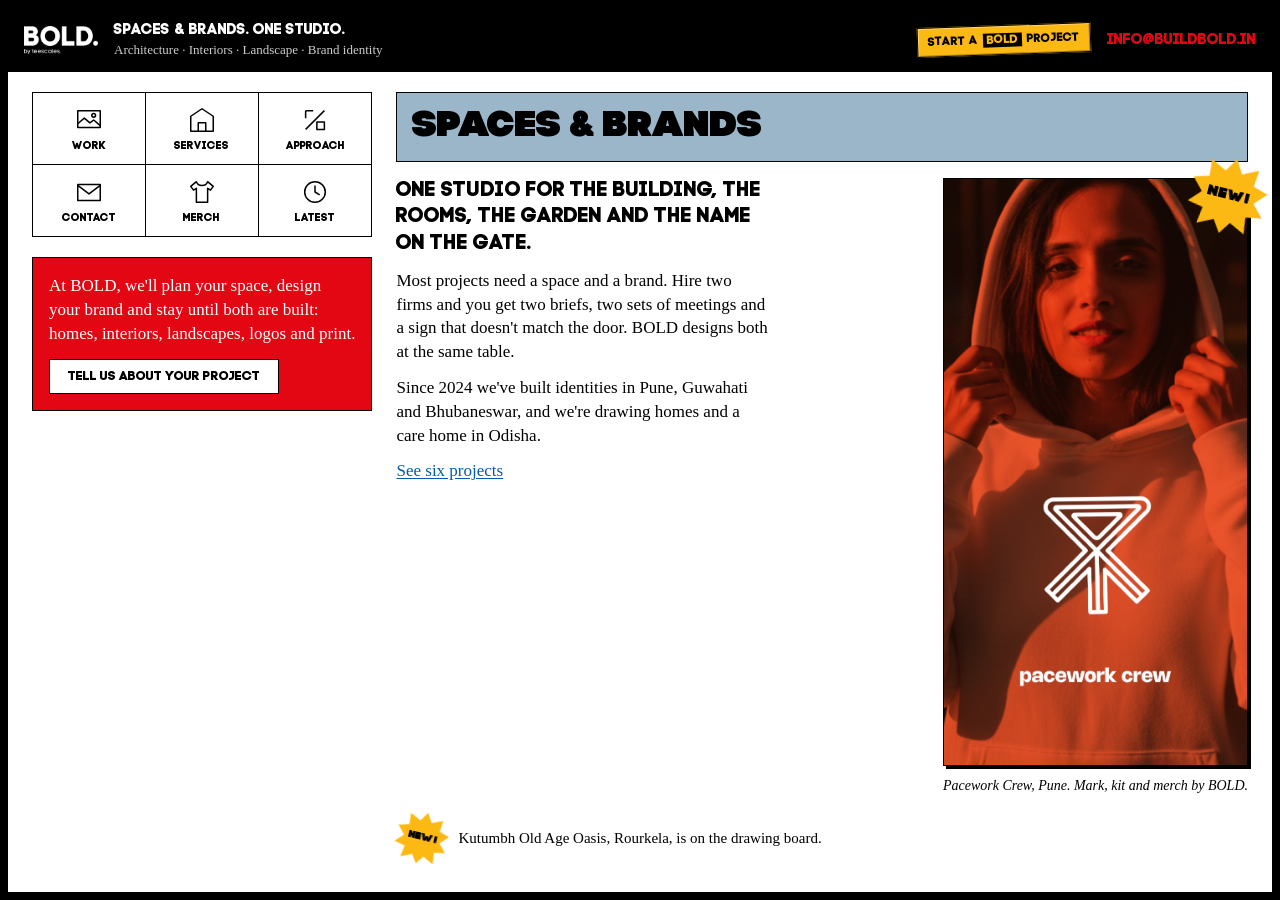
==== commit 1632b6be: "restyle(v2): Dell 1996 catalogue style from DESIGN.md, in BOLD fonts and colours Black page frame an" ====
--- a/v2/index.html
+++ b/v2/index.html
@@ -11,207 +11,238 @@
 </head>
 <body>
   <a class="skip" href="#work">Skip to the work</a>
-
-  <a class="logo" href="#top" aria-label="BOLD, back to start"><img src="../logo.png" alt="BOLD." width="102" height="38"></a>
-  <a class="btn cta" href="#contact">Start a project</a>
+  <div class="frame" aria-hidden="true"></div>
+
+  <!-- Top banner: black strip, wordmark, tagline, sticker, red callout -->
+  <header class="banner">
+    <a class="banner-logo" href="#top" aria-label="BOLD, back to start"><img src="../logo.png" alt="BOLD." width="102" height="38"></a>
+    <p class="banner-tag">Spaces &amp; brands. One studio.<span>Architecture · Interiors · Landscape · Brand identity</span></p>
+    <a class="sticker" href="#contact">Start a <b>BOLD</b> project</a>
+    <a class="callout" href="mailto:info@buildbold.in">info@buildbold.in</a>
+  </header>
 
   <main class="track" id="track" tabindex="-1">
 
-    <!-- ============ HERO ============ -->
-    <section class="panel hero" id="top" aria-labelledby="hero-title">
-      <div class="labels">
-        <p>Spaces &amp; brands<br>Design studio</p>
-        <p>Based in<br>India</p>
-        <nav aria-label="Sections"><a href="#work">Work</a> <a href="#services">Services</a> <a href="#contact">Contact</a></nav>
-      </div>
-
-      <h1 id="hero-title" class="hero-title">
-        <span class="line"><span>Build</span></span>
-        <span class="line"><span>it</span></span>
-        <span class="line accent"><span>bold<i class="sq" aria-hidden="true"></i></span></span>
-      </h1>
-
-      <figure class="hero-photo">
-        <span class="block" aria-hidden="true"></span>
-        <img src="img/pacework-01.jpg" alt="A runner in a Pacework Crew hoodie, a brand identity by BOLD" width="1119" height="1400" fetchpriority="high">
-        <svg class="crosshair" viewBox="0 0 60 60" aria-hidden="true"><circle cx="30" cy="30" r="13"/><circle cx="30" cy="30" r="4"/><path d="M30 0v20M30 40v20M0 30h20M40 30h20"/></svg>
-        <figcaption class="tag"><span>Pacework Crew</span><span class="red">Brand identity</span></figcaption>
-      </figure>
-
-      <div class="about">
-        <h2 class="h-cond">About BOLD <span class="dash" aria-hidden="true"></span></h2>
-        <p>We design spaces and the brands that live in them: buildings, interiors and landscapes, and the logo, print and signage that go on the door.</p>
-        <p>One studio. One brief.<br>Nothing lost in between.</p>
-      </div>
-      <div class="avail">
-        <svg viewBox="0 0 48 48" aria-hidden="true"><circle cx="24" cy="24" r="21"/><ellipse cx="24" cy="24" rx="9" ry="21"/><path d="M3 24h42M6 13h36M6 35h36"/></svg>
-        <p>Working across India<br>Homes, interiors, landscapes<br>&amp; brand identities</p>
-      </div>
-    </section>
-
-    <!-- ============ SELECTED WORK ============ -->
+    <!-- ============ HOME: left rail + right column ============ -->
+    <section class="panel home" id="top" aria-labelledby="home-title">
+      <div class="rail">
+        <nav class="icon-grid" aria-label="Sections">
+          <a href="#work"><svg viewBox="0 0 32 32" aria-hidden="true"><rect x="4" y="6" width="24" height="18"/><path d="M4 20l7-6 6 5 4-3 7 6"/><circle cx="21" cy="11" r="2"/></svg>Work</a>
+          <a href="#services"><svg viewBox="0 0 32 32" aria-hidden="true"><path d="M4 28V12l12-8 12 8v16z"/><path d="M12 28v-9h8v9"/></svg>Services</a>
+          <a href="#approach"><svg viewBox="0 0 32 32" aria-hidden="true"><path d="M6 26l20-20M6 6h8M6 6v8"/><rect x="18" y="18" width="8" height="8"/></svg>Approach</a>
+          <a href="#contact"><svg viewBox="0 0 32 32" aria-hidden="true"><rect x="4" y="8" width="24" height="17"/><path d="M4 9l12 9 12-9"/></svg>Contact</a>
+          <a href="../merch.html"><svg viewBox="0 0 32 32" aria-hidden="true"><path d="M10 5l-6 5 3 4 3-2v15h12V12l3 2 3-4-6-5c-1 3-3 4-6 4s-5-1-6-4z"/></svg>Merch</a>
+          <a href="#p-pacework"><svg viewBox="0 0 32 32" aria-hidden="true"><circle cx="16" cy="16" r="11"/><path d="M16 9v7l5 3"/></svg>Latest</a>
+        </nav>
+        <div class="cta-red">
+          <p>At BOLD, we'll plan your space, design your brand and stay until both are built: homes, interiors, landscapes, logos and print.</p>
+          <a class="btn-secondary" href="mailto:info@buildbold.in?subject=New%20project%20for%20BOLD&amp;body=The%20space%20or%20brand%3A%0ALocation%20or%20plot%20size%3A%0ABusiness%20name%3A%0AWhen%20we%20need%20it%3A">Tell us about your project</a>
+        </div>
+      </div>
+
+      <div class="main-col">
+        <h1 id="home-title" class="eyebrow tint-sky">Spaces &amp; brands</h1>
+        <div class="intro">
+          <div class="intro-copy">
+            <h2 class="h2">One studio for the building, the rooms, the garden and the name on the gate.</h2>
+            <p>Most projects need a space and a brand. Hire two firms and you get two briefs, two sets of meetings and a sign that doesn't match the door. BOLD designs both at the same table.</p>
+            <p>Since 2024 we've built identities in Pune, Guwahati and Bhubaneswar, and we're drawing homes and a care home in Odisha.</p>
+            <a class="link" href="#work">See six projects</a>
+          </div>
+          <figure class="intro-photo">
+            <img class="bevel" src="img/pacework-01.jpg" alt="A runner in a Pacework Crew hoodie, a brand identity by BOLD" width="1119" height="1400" fetchpriority="high">
+            <figcaption>Pacework Crew, Pune. Mark, kit and merch by BOLD.</figcaption>
+            <span class="burst" aria-hidden="true">New!</span>
+          </figure>
+        </div>
+        <p class="new-line"><span class="burst small">New!</span> Kutumbh Old Age Oasis, Rourkela, is on the drawing board.</p>
+      </div>
+    </section>
+
+    <!-- ============ SELECTED WORK: ribbon cards ============ -->
     <section class="panel work" id="work" aria-labelledby="work-title">
-      <h2 id="work-title" class="side-label">Selected work <span aria-hidden="true">—</span></h2>
-      <ol class="cards">
-        <li class="card" data-reveal>
-          <a href="#p-pacework">
-            <span class="num">01/</span>
-            <span class="thumb"><img src="img/pacework-06.jpg" alt="Pacework Crew mark on blue, yellow and orange" loading="lazy" width="1120" height="1400"><i class="arrow" aria-hidden="true"></i></span>
-            <span class="c-title">Pacework Crew</span>
-            <span class="c-meta">Brand identity · Pune · 2025</span>
-          </a>
-        </li>
-        <li class="card" data-reveal>
-          <a href="#p-trishakti">
-            <span class="num">02/</span>
-            <span class="thumb"><img src="img/trishakti-02.jpg" alt="Trishakti Homestay business cards" loading="lazy" width="1400" height="932"><i class="arrow" aria-hidden="true"></i></span>
-            <span class="c-title">Trishakti Homestay</span>
-            <span class="c-meta">Logo &amp; stationery · Guwahati · 2025</span>
-          </a>
-        </li>
-        <li class="card" data-reveal>
-          <a href="#p-archveda">
-            <span class="num">03/</span>
-            <span class="thumb"><img src="img/archveda-04.jpg" alt="Arch Veda logo lock-up" loading="lazy" width="1400" height="1398"><i class="arrow" aria-hidden="true"></i></span>
-            <span class="c-title">Arch Veda</span>
-            <span class="c-meta">Logo &amp; stationery · Bhubaneswar · 2024</span>
-          </a>
-        </li>
-        <li class="card soon s-red" data-reveal>
-          <span class="num">04/</span>
-          <span class="thumb"><span class="soon-name">Chutneys<br>By Neel</span><span class="soon-note">Photographs soon</span></span>
-          <span class="c-title">Chutneys By Neel</span>
-          <span class="c-meta">Brand identity · 2026</span>
-        </li>
-        <li class="card soon s-blue" data-reveal>
-          <span class="num">05/</span>
-          <span class="thumb"><span class="soon-name">Kutumbh<br>Old Age Oasis</span><span class="soon-note">In design</span></span>
-          <span class="c-title">Kutumbh Old Age Oasis</span>
-          <span class="c-meta">Architecture · Rourkela · 2026</span>
-        </li>
-        <li class="card soon s-yellow" data-reveal>
-          <span class="num">06/</span>
-          <span class="thumb"><span class="soon-name">Farmhouse for<br>Anup Sharma</span><span class="soon-note">In design</span></span>
-          <span class="c-title">Farmhouse for Anup Sharma</span>
-          <span class="c-meta">Architecture · 2026</span>
-        </li>
-      </ol>
-    </section>
-
-    <!-- ============ SERVICES / MANIFESTO / DELIVERABLES ============ -->
+      <h2 id="work-title" class="eyebrow tint-salmon">Selected work</h2>
+      <div class="ribbons">
+        <article class="ribbon">
+          <h3 class="r-title">Pacework Crew</h3>
+          <div class="r-body tint-peach">
+            <p>A Pune running club's mark: a ribbon around the letter P, tilted up into an arrow.</p>
+            <p class="r-meta">Brand identity · Pune · 2025</p>
+            <a class="link" href="#p-pacework">See the project</a>
+          </div>
+          <img class="r-photo bevel" src="img/pacework-06.jpg" alt="Pacework Crew mark on blue, yellow and orange" loading="lazy" width="1120" height="1400">
+        </article>
+        <article class="ribbon">
+          <h3 class="r-title">Trishakti Homestay</h3>
+          <div class="r-body tint-salmon">
+            <p>Three women, one home in Guwahati: three figures under one roof, in maroon and blush.</p>
+            <p class="r-meta">Logo &amp; stationery · Guwahati · 2025</p>
+            <a class="link" href="#p-trishakti">See the project</a>
+          </div>
+          <img class="r-photo bevel" src="img/trishakti-02.jpg" alt="Trishakti Homestay business cards" loading="lazy" width="1400" height="932">
+        </article>
+        <article class="ribbon">
+          <h3 class="r-title">Arch Veda</h3>
+          <div class="r-body tint-sage">
+            <p>An architecture studio's mark: the English a and the Hindi वे in one stroke.</p>
+            <p class="r-meta">Logo &amp; stationery · Bhubaneswar · 2024</p>
+            <a class="link" href="#p-archveda">See the project</a>
+          </div>
+          <img class="r-photo bevel" src="img/archveda-01.jpg" alt="Arch Veda mark" loading="lazy" width="1400" height="1398">
+        </article>
+        <article class="ribbon">
+          <h3 class="r-title">Chutneys By Neel</h3>
+          <div class="r-body tint-lime">
+            <p>A full brand for a chutney maker: name, label and jar. Photographs coming soon.</p>
+            <p class="r-meta">Brand identity · 2026</p>
+          </div>
+          <span class="burst on-card" aria-hidden="true">New!</span>
+        </article>
+        <article class="ribbon">
+          <h3 class="r-title">Kutumbh Old Age Oasis</h3>
+          <div class="r-body tint-sky">
+            <p>A care home in Rourkela, planned around light, shade and short walks.</p>
+            <p class="r-meta">Architecture · Rourkela · 2026 · In design</p>
+          </div>
+          <span class="burst on-card" aria-hidden="true">New!</span>
+        </article>
+        <article class="ribbon">
+          <h3 class="r-title">Farmhouse for Anup Sharma</h3>
+          <div class="r-body tint-periwinkle">
+            <p>A family farmhouse: the house, the land around it and how you arrive.</p>
+            <p class="r-meta">Architecture · 2026 · In design</p>
+          </div>
+        </article>
+      </div>
+    </section>
+
+    <!-- ============ PACEWORK ============ -->
+    <section class="panel project" id="p-pacework" aria-labelledby="pacework-title">
+      <h2 id="pacework-title" class="eyebrow tint-peach">Pacework Crew</h2>
+      <div class="p-grid">
+        <div class="p-copy">
+          <table class="facts">
+            <tr><th>Client</th><td>Pacework Crew</td></tr>
+            <tr><th>City</th><td>Pune</td></tr>
+            <tr><th>Year</th><td>2025</td></tr>
+            <tr><th>Scope</th><td>Full brand design</td></tr>
+          </table>
+          <p>Three friends started a running club in Pune to pull people out of unhealthy habits. They needed a mark that looked like progress.</p>
+          <p>We drew a ribbon around the letter P, tilted it upward and turned its point into an arrow. Three lines run around it like lanes on a track. Then we put it on everything members wear and carry.</p>
+        </div>
+        <div class="gallery">
+          <figure><img class="bevel" src="img/pacework-03.jpg" alt="Pacework mark, centred on the letter P" loading="lazy" width="1120" height="1400"><figcaption>The mark, centred on a P.</figcaption></figure>
+          <figure><img class="bevel" src="img/pacework-08.jpg" alt="Member in a teal Pacework tee" loading="lazy" width="1120" height="1400"><figcaption>Tees for the club.</figcaption></figure>
+          <figure><img class="bevel" src="img/pacework-07.jpg" alt="Orange Pacework tote reading Purpose over comfort" loading="lazy" width="1120" height="1400"><figcaption>Totes: Purpose over comfort.</figcaption></figure>
+          <figure><img class="bevel" src="img/pacework-12.jpg" alt="Member in a yellow Pacework tank" loading="lazy" width="1120" height="1400"><figcaption>Tanks for race day.</figcaption></figure>
+        </div>
+      </div>
+    </section>
+
+    <!-- ============ TRISHAKTI ============ -->
+    <section class="panel project" id="p-trishakti" aria-labelledby="trishakti-title">
+      <h2 id="trishakti-title" class="eyebrow tint-salmon">Trishakti Homestay</h2>
+      <div class="p-grid">
+        <div class="p-copy">
+          <table class="facts">
+            <tr><th>Client</th><td>Anubhuti &amp; Anashuiya Bhattacharya</td></tr>
+            <tr><th>City</th><td>Guwahati</td></tr>
+            <tr><th>Year</th><td>2025</td></tr>
+            <tr><th>Scope</th><td>Logo &amp; stationery</td></tr>
+          </table>
+          <p>A mother and her two daughters run this homestay. Trishakti means three strengths, so the mark is three figures under one roof.</p>
+          <p>Maroon and blush for the colours of an Assamese home, and a hand-drawn flower on every printed piece a guest takes away.</p>
+        </div>
+        <div class="gallery">
+          <figure><img class="bevel" src="img/trishakti-01.jpg" alt="Trishakti cards in white and blush" loading="lazy" width="1400" height="933"><figcaption>Cards in white and blush.</figcaption></figure>
+          <figure><img class="bevel" src="img/trishakti-03.jpg" alt="Trishakti tote with a flower drawing" loading="lazy" width="933" height="1400"><figcaption>The guest tote.</figcaption></figure>
+          <figure><img class="bevel" src="img/trishakti-05.jpg" alt="Open Trishakti welcome booklet" loading="lazy" width="1400" height="932"><figcaption>The welcome booklet.</figcaption></figure>
+        </div>
+      </div>
+    </section>
+
+    <!-- ============ ARCH VEDA ============ -->
+    <section class="panel project" id="p-archveda" aria-labelledby="archveda-title">
+      <h2 id="archveda-title" class="eyebrow tint-sage">Arch Veda</h2>
+      <div class="p-grid">
+        <div class="p-copy">
+          <table class="facts">
+            <tr><th>Client</th><td>Artifex Architecture Studio</td></tr>
+            <tr><th>City</th><td>Bhubaneswar</td></tr>
+            <tr><th>Year</th><td>2024</td></tr>
+            <tr><th>Scope</th><td>Logo &amp; stationery</td></tr>
+          </table>
+          <p>An architecture studio working between modern and traditional design. Its mark joins the English a and the Hindi वे in one stroke.</p>
+          <p>Repeat the mark and it becomes a pattern, so the two scripts keep talking across every surface.</p>
+        </div>
+        <div class="gallery">
+          <figure><img class="bevel" src="img/archveda-02.jpg" alt="Pencil sketch of the letter a on grid paper" loading="lazy" width="1400" height="1400"><figcaption>1. The sketch on grid paper.</figcaption></figure>
+          <figure><img class="bevel" src="img/archveda-01.jpg" alt="Finished Arch Veda mark" loading="lazy" width="1400" height="1398"><figcaption>2. The finished mark.</figcaption></figure>
+          <figure><img class="bevel" src="img/archveda-06.jpg" alt="Arch Veda mark repeated into a pattern" loading="lazy" width="1400" height="1398"><figcaption>3. Repeated into a pattern.</figcaption></figure>
+        </div>
+      </div>
+    </section>
+
+    <!-- ============ SERVICES + APPROACH ============ -->
     <section class="panel services" id="services" aria-labelledby="services-title">
-      <div class="svc" data-reveal>
-        <h2 id="services-title" class="h-cond big">Services <span class="dash" aria-hidden="true"></span></h2>
-        <ol class="svc-list">
-          <li><details><summary><span class="n">01</span>Architecture<i aria-hidden="true">+</i></summary><p>Homes, farmhouses and care homes: the plan, the form and how the building sits on its land.</p></details></li>
-          <li><details><summary><span class="n">02</span>Interior design<i aria-hidden="true">+</i></summary><p>Rooms, light, materials and the furniture that fits them.</p></details></li>
-          <li><details><summary><span class="n">03</span>Landscape design<i aria-hidden="true">+</i></summary><p>The ground around the building: paths, planting, shade and water.</p></details></li>
-          <li><details><summary><span class="n">04</span>Brand identity<i aria-hidden="true">+</i></summary><p>A logo with a reason behind every line, and the colours and type that make everything look like one family.</p></details></li>
-          <li><details><summary><span class="n">05</span>Print, signage &amp; merch<i aria-hidden="true">+</i></summary><p>Cards, signs, packaging, tees and totes, checked against the design before the full run.</p></details></li>
-          <li><details><summary><span class="n">06</span>Execution &amp; site visits<i aria-hidden="true">+</i></summary><p>We pick the vendors, check the samples and visit the site until what's built matches the drawing.</p></details></li>
-        </ol>
-      </div>
-
-      <div class="manifesto" id="approach" data-reveal>
-        <h2 class="h-cond">Studio<br>manifesto <span class="dash" aria-hidden="true"></span></h2>
-        <p>Good design isn't just how it looks. It's how it works, who it serves, and what it stands for.</p>
-        <p>We write the brief before we draw a line.<br>We leave drawings a contractor can price.<br>We explain every line in one sentence.</p>
-        <p class="em">No trends.<br>Only reasons.</p>
-        <span class="corner" aria-hidden="true"></span>
-      </div>
-
-      <div class="deliver" data-reveal>
-        <h2 class="h-cond big">You get <span class="dash" aria-hidden="true"></span></h2>
-        <ul>
-          <li>Site plans &amp; drawings</li>
-          <li>Elevations</li>
-          <li>Interior layouts</li>
-          <li>Logo files</li>
-          <li>Brand guidelines</li>
-          <li>Print-ready artwork</li>
-          <li>Site visits</li>
-        </ul>
-      </div>
-    </section>
-
-    <!-- ============ PROJECT: PACEWORK ============ -->
-    <section class="panel project" id="p-pacework" aria-labelledby="pacework-title">
-      <div class="p-copy" data-reveal>
-        <p class="kicker"><span class="red">01/</span> Brand identity — Pune — 2025</p>
-        <h2 id="pacework-title" class="h-display">Pacework<br>Crew<i class="sq" aria-hidden="true"></i></h2>
-        <p>Three friends started a running club in Pune to pull people out of unhealthy habits. They needed a mark that looked like progress.</p>
-        <p>We drew a ribbon around the letter P, tilted it upward and turned its point into an arrow. Three lines run around it like lanes on a track.</p>
-      </div>
-      <div class="strip">
-        <figure data-reveal><img src="img/pacework-03.jpg" alt="Pacework mark, centred on the letter P" loading="lazy" width="1120" height="1400"><figcaption><span>A</span> The mark</figcaption></figure>
-        <figure data-reveal><img src="img/pacework-08.jpg" alt="Member in a teal Pacework tee" loading="lazy" width="1120" height="1400"><figcaption><span>B</span> Tees</figcaption></figure>
-        <figure data-reveal><img src="img/pacework-07.jpg" alt="Orange Pacework tote reading Purpose over comfort" loading="lazy" width="1120" height="1400"><figcaption><span>C</span> Totes</figcaption></figure>
-        <figure data-reveal><img src="img/pacework-11.jpg" alt="White Pacework sipper" loading="lazy" width="1120" height="1400"><figcaption><span>D</span> Sippers</figcaption></figure>
-        <figure data-reveal><img src="img/pacework-12.jpg" alt="Member in a yellow Pacework tank" loading="lazy" width="1120" height="1400"><figcaption><span>E</span> Tanks</figcaption></figure>
-      </div>
-    </section>
-
-    <!-- ============ PROJECT: TRISHAKTI ============ -->
-    <section class="panel project dark" id="p-trishakti" aria-labelledby="trishakti-title">
-      <div class="p-copy" data-reveal>
-        <p class="kicker"><span class="red">02/</span> Logo &amp; stationery — Guwahati — 2025</p>
-        <h2 id="trishakti-title" class="h-display">Trishakti<br>Homestay<i class="sq" aria-hidden="true"></i></h2>
-        <p>A mother and her two daughters run this homestay. Trishakti means three strengths, so the mark is three figures under one roof.</p>
-        <p>Maroon and blush for an Assamese home, and a hand-drawn flower on every piece a guest takes away.</p>
-      </div>
-      <div class="strip">
-        <figure data-reveal><img src="img/trishakti-01.jpg" alt="Trishakti cards in white and blush" loading="lazy" width="1400" height="933"><figcaption><span>A</span> Cards</figcaption></figure>
-        <figure data-reveal><img src="img/trishakti-03.jpg" alt="Trishakti tote with a flower drawing" loading="lazy" width="933" height="1400"><figcaption><span>B</span> Guest tote</figcaption></figure>
-        <figure data-reveal><img src="img/trishakti-05.jpg" alt="Open Trishakti welcome booklet" loading="lazy" width="1400" height="932"><figcaption><span>C</span> Welcome booklet</figcaption></figure>
-      </div>
-    </section>
-
-    <!-- ============ PROJECT: ARCH VEDA ============ -->
-    <section class="panel project" id="p-archveda" aria-labelledby="archveda-title">
-      <div class="p-copy" data-reveal>
-        <p class="kicker"><span class="red">03/</span> Logo &amp; stationery — Bhubaneswar — 2024</p>
-        <h2 id="archveda-title" class="h-display">Arch<br>Veda<i class="sq" aria-hidden="true"></i></h2>
-        <p>An architecture studio between modern and traditional design. Its mark joins the English a and the Hindi वे in one stroke.</p>
-        <p>Repeat it and it becomes a pattern, so the two scripts keep talking across every surface.</p>
-      </div>
-      <ol class="strip steps">
-        <li data-reveal><figure><img src="img/archveda-02.jpg" alt="Pencil sketch of the letter a on grid paper" loading="lazy" width="1400" height="1400"><figcaption><span>01</span> Sketch</figcaption></figure></li>
-        <li data-reveal><figure><img src="img/archveda-01.jpg" alt="Finished Arch Veda mark" loading="lazy" width="1400" height="1398"><figcaption><span>02</span> Mark</figcaption></figure></li>
-        <li data-reveal><figure><img src="img/archveda-06.jpg" alt="Arch Veda mark repeated into a pattern" loading="lazy" width="1400" height="1398"><figcaption><span>03</span> Pattern</figcaption></figure></li>
-      </ol>
-    </section>
-
-    <!-- ============ CONTACT / FOOTER ============ -->
+      <h2 id="services-title" class="eyebrow tint-sky">Services</h2>
+      <div class="svc-row">
+        <article class="ribbon plain">
+          <h3 class="r-title">Spaces</h3>
+          <div class="r-body tint-sky">
+            <p>Buildings, interiors and landscapes, drawn so a contractor can price them.</p>
+            <ul><li>Architecture &amp; site planning</li><li>Interior design</li><li>Landscape design</li><li>Elevation design</li><li>Architectural consultancy</li></ul>
+          </div>
+        </article>
+        <article class="ribbon plain">
+          <h3 class="r-title">Brand identity</h3>
+          <div class="r-body tint-salmon">
+            <p>A mark with a reason behind every line, and everything it goes on.</p>
+            <ul><li>Logo &amp; mark</li><li>Stationery &amp; print</li><li>Signage &amp; packaging</li><li>Merch</li><li>Brand guidelines</li></ul>
+          </div>
+        </article>
+        <article class="ribbon plain">
+          <h3 class="r-title">Execution</h3>
+          <div class="r-body tint-lime">
+            <p>Included with every project, so what gets made matches the drawing.</p>
+            <ul><li>Vendor selection</li><li>Material samples</li><li>Print checks</li><li>Site visits</li><li>Handover files</li></ul>
+          </div>
+        </article>
+        <div class="approach" id="approach">
+          <h3 class="r-title">How a project runs</h3>
+          <table class="facts big">
+            <tr><th>Clarity</th><td>Before we draw a line, we write a one-page brief with you. You sign it.</td></tr>
+            <tr><th>Structure</th><td>Every identity leaves with a guideline; every space with drawings a contractor can price.</td></tr>
+            <tr><th>Intent</th><td>Each line in a logo and each wall in a plan has a reason we can explain in one sentence.</td></tr>
+          </table>
+        </div>
+      </div>
+    </section>
+
+    <!-- ============ CONTACT + FOOTER ============ -->
     <section class="panel contact" id="contact" aria-labelledby="contact-title">
-      <p class="side-label light" aria-hidden="true"><i class="sq red-sq"></i>Let's build something bold.</p>
-
-      <div class="ct-main" data-reveal>
-        <h2 id="contact-title" class="h-display yellow">Ready to build<br>your space<br>or brand?</h2>
-        <span class="bar-line" aria-hidden="true"></span>
-        <p>We take on homes, interiors, landscapes and brands across India. Send the site, the business name and your timeline.</p>
-        <a class="btn" href="mailto:info@buildbold.in?subject=New%20project%20for%20BOLD&amp;body=The%20space%20or%20brand%3A%0ALocation%20or%20plot%20size%3A%0ABusiness%20name%3A%0AWhen%20we%20need%20it%3A">Email us your project</a>
-      </div>
-
-      <div class="ct-list" data-reveal>
-        <h3 class="h-cond">Contact</h3>
-        <ul>
-          <li><svg viewBox="0 0 24 24" aria-hidden="true"><rect x="3" y="5" width="18" height="14"/><path d="M3 6l9 7 9-7"/></svg><a href="mailto:info@buildbold.in">info@buildbold.in</a></li>
-          <li><svg viewBox="0 0 24 24" aria-hidden="true"><circle cx="12" cy="12" r="9"/><path d="M3 12h18M12 3c3 3 3 15 0 18M12 3c-3 3-3 15 0 18"/></svg><a href="https://buildbold.in">buildbold.in</a></li>
-          <li><svg viewBox="0 0 24 24" aria-hidden="true"><path d="M12 21s-7-6.5-7-12a7 7 0 0114 0c0 5.5-7 12-7 12z"/><circle cx="12" cy="9" r="2.5"/></svg><span>Odisha · Assam · Maharashtra</span></li>
-          <li><svg viewBox="0 0 24 24" aria-hidden="true"><path d="M6 7h12l-1 13H7L6 7z"/><path d="M9 7a3 3 0 016 0"/></svg><a href="../merch.html">BOLD merch</a></li>
-        </ul>
-      </div>
-
-      <div class="badge-wrap" data-reveal>
-        <svg class="badge" viewBox="0 0 200 200" aria-hidden="true">
-          <defs><path id="ring" d="M100,100 m-76,0 a76,76 0 1,1 152,0 a76,76 0 1,1 -152,0"/></defs>
-          <circle cx="100" cy="100" r="96"/>
-          <text><textPath href="#ring">SPACES • BRANDS • EXECUTION • SPACES • BRANDS • EXECUTION •</textPath></text>
-        </svg>
-        <img class="badge-logo" src="../logo.png" alt="" width="102" height="38">
-        <span class="barcode" aria-hidden="true"></span>
-        <p class="legal">© 2026 BOLD. All rights reserved.</p>
-      </div>
+      <h2 id="contact-title" class="eyebrow tint-sage">Contact BOLD</h2>
+      <div class="ct-grid">
+        <div class="ct-copy">
+          <h3 class="h2">Tell us about your space or brand.</h3>
+          <p>Send the site location or plot size, the name of the business and when you need it. We'll reply with questions and a first estimate.</p>
+          <p class="ct-mail"><a class="link" href="mailto:info@buildbold.in?subject=New%20project%20for%20BOLD&amp;body=The%20space%20or%20brand%3A%0ALocation%20or%20plot%20size%3A%0ABusiness%20name%3A%0AWhen%20we%20need%20it%3A">info@buildbold.in</a></p>
+          <a class="btn-primary" href="mailto:info@buildbold.in?subject=New%20project%20for%20BOLD">Email us your project</a>
+        </div>
+        <div class="seal" aria-hidden="true">
+          <svg viewBox="0 0 120 120"><defs><path id="ring" d="M60,60 m-44,0 a44,44 0 1,1 88,0 a44,44 0 1,1 -88,0"/></defs><circle cx="60" cy="60" r="58"/><circle cx="60" cy="60" r="34" class="inner"/><text><textPath href="#ring">SPACES · BRANDS · EXECUTION · INDIA ·</textPath></text></svg>
+          <span>BOLD.</span>
+        </div>
+      </div>
+      <footer class="foot">
+        <nav class="foot-nav" aria-label="Footer">
+          <a href="#work"><svg viewBox="0 0 32 32" aria-hidden="true"><rect x="4" y="6" width="24" height="18"/><path d="M4 20l7-6 6 5 4-3 7 6"/></svg>Work</a>
+          <a href="#top"><svg viewBox="0 0 32 32" aria-hidden="true"><path d="M4 28V12l12-8 12 8v16z"/><path d="M12 28v-9h8v9"/></svg>Home</a>
+          <a href="../merch.html"><svg viewBox="0 0 32 32" aria-hidden="true"><path d="M10 5l-6 5 3 4 3-2v15h12V12l3 2 3-4-6-5c-1 3-3 4-6 4s-5-1-6-4z"/></svg>Merch</a>
+          <a href="#services"><svg viewBox="0 0 32 32" aria-hidden="true"><path d="M20 4a6 6 0 00-6 8L4 22l6 6 10-10a6 6 0 008-6l-4 2-4-4z"/></svg>Services</a>
+        </nav>
+        <p class="small"><a class="link" href="#top">Copyright</a> © 2026 BOLD. All rights reserved. This site is best viewed sideways on a laptop or iPad.</p>
+      </footer>
     </section>
 
   </main>
--- a/v2/style.css
+++ b/v2/style.css
@@ -1,270 +1,242 @@
-/* BOLD v2 — editorial poster look in the BOLD brand: Code Pro, paper and black, red / yellow / blue.
-   Sideways walk on landscape iPads and laptops; one column on phones and upright iPads. */
+/* BOLD v2 — after DESIGN.md (Dell 1996): a black page frame, a black top banner, white canvas,
+   ribbon cards in flat catalog tints, one red CTA panel, yellow stickers, serif body.
+   Set in BOLD's Code Pro with BOLD red and yellow. Sideways on landscape iPad and laptop. */
 
 @font-face { font-family: 'Code Pro'; src: url('../fonts/Code-Pro-Black.ttf') format('truetype'); font-weight: 900; font-display: swap; }
 @font-face { font-family: 'Code Pro'; src: url('../fonts/Code-Pro-Bold.ttf') format('truetype'); font-weight: 700; font-display: swap; }
-@font-face { font-family: 'Code Pro'; src: url('../fonts/Code-Pro.ttf') format('truetype'); font-weight: 400; font-display: swap; }
-@font-face { font-family: 'Code Pro LC'; src: url('../fonts/Code-Pro-LC.ttf') format('truetype'); font-weight: 400; font-display: swap; }
-@font-face { font-family: 'Code Pro LC'; src: url('../fonts/Code-Pro-Bold-LC.ttf') format('truetype'); font-weight: 700; font-display: swap; }
 
 :root {
-  --paper: #ecebe6;
-  --ink: #111;
-  --black: #000;
-  --grey: #8a8a86;
-  --red: #E30613;
-  --yellow: #FDB913;
-  --blue: #005CAB;
-
-  --display: 'Code Pro', 'Arial Black', sans-serif;   /* caps face, the brand voice */
-  --text: 'Code Pro LC', 'Helvetica Neue', Arial, sans-serif;
-
-  --m: clamp(20px, 3vw, 44px);
-  --top: 92px;
-  --bottom: 40px;
-  --ease: cubic-bezier(.16, 1, .3, 1);
+  --primary: #E30613;          /* BOLD red: the CTA panel and the banner callout only */
+  --yellow: #FDB913;           /* BOLD yellow: stickers */
+  --ink: #000;
+  --canvas: #fff;
+  --link: #005CAB;             /* BOLD blue as the link colour */
+
+  /* ribbon-card tints, one per project or service family */
+  --tint-sage: #b3bd95;
+  --tint-salmon: #d77a7a;
+  --tint-peach: #e6915d;
+  --tint-lime: #c0d4a7;
+  --tint-sky: #9ab6c8;
+  --tint-periwinkle: #8c9ae0;
+
+  --display: 'Code Pro', 'Arial Black', sans-serif;
+  --ui: 'Code Pro', Helvetica, Arial, sans-serif;
+  --body: 'Times New Roman', Times, serif;
+
+  --frame: 8px;
+  --banner: 64px;
 }
 
 *, *::before, *::after { box-sizing: border-box; }
 html, body { margin: 0; }
-body { background: var(--paper); color: var(--ink); font: 400 16px/1.55 var(--text); -webkit-font-smoothing: antialiased; }
+body { background: var(--canvas); color: var(--ink); font: 400 17px/1.4 var(--body); }
 img { display: block; max-width: 100%; height: auto; }
 a { color: inherit; }
-h1, h2, h3, p, ul, ol, figure { margin: 0; }
-ul, ol { padding: 0; list-style: none; }
-::selection { background: var(--yellow); color: var(--black); }
-:focus-visible { outline: 3px solid var(--blue); outline-offset: 3px; }
-
-/* Printed-paper grain over everything */
-body::after {
-  content: ''; position: fixed; inset: 0; z-index: 40; pointer-events: none; opacity: .14; mix-blend-mode: multiply;
-  background-image: url("data:image/svg+xml;utf8,<svg xmlns='http://www.w3.org/2000/svg' width='220' height='220'><filter id='n'><feTurbulence type='fractalNoise' baseFrequency='.85' numOctaves='3' stitchTiles='stitch'/><feColorMatrix values='0 0 0 0 0  0 0 0 0 0  0 0 0 0 0  0 0 0 .55 0'/></filter><rect width='100%' height='100%' filter='url(%23n)'/></svg>");
-}
-
-.skip { position: fixed; left: 16px; top: -60px; z-index: 60; background: var(--black); color: #fff; padding: 10px 16px; }
-.skip:focus { top: 12px; }
+h1, h2, h3, p, ul, ol, figure, table { margin: 0; }
+ul { padding: 0; list-style: none; }
+:focus-visible { outline: 3px solid var(--link); outline-offset: 2px; }
+.skip { position: fixed; left: 16px; top: -60px; z-index: 60; background: var(--yellow); color: var(--ink); padding: 8px 12px; font: 700 13px var(--ui); }
+.skip:focus { top: 16px; }
+
+/* ---------- Tints ---------- */
+.tint-sage { background: var(--tint-sage); }
+.tint-salmon { background: var(--tint-salmon); }
+.tint-peach { background: var(--tint-peach); }
+.tint-lime { background: var(--tint-lime); }
+.tint-sky { background: var(--tint-sky); }
+.tint-periwinkle { background: var(--tint-periwinkle); }
 
 /* ---------- Type ---------- */
-.h-display, .hero-title { font-family: var(--display); font-weight: 900; text-transform: uppercase; line-height: .9; letter-spacing: -0.01em; }
-.h-display { font-size: clamp(44px, 12vw, 64px); }
-.h-cond { font-family: var(--display); font-weight: 900; text-transform: uppercase; font-size: 20px; letter-spacing: .01em; line-height: 1.05; display: flex; align-items: center; gap: 12px; }
-.h-cond.big { font-size: clamp(26px, 6.5vw, 34px); }
-.dash { display: inline-block; width: 28px; height: 4px; background: currentColor; flex: none; }
-.labels, .kicker, .num, .c-meta, figcaption, .svc-list summary, .deliver li, .side-label, .tag, .avail p, .legal {
-  font-family: var(--display); font-weight: 400; text-transform: uppercase; letter-spacing: .06em; font-size: 12px; line-height: 1.45;
-}
-.red { color: var(--red); }
-.yellow { color: var(--yellow); }
-.accent { color: var(--red); }
-.sq { display: inline-block; width: .22em; height: .22em; background: var(--black); margin-left: .06em; vertical-align: baseline; }
-.red-sq { background: var(--red); }
-
-/* ---------- Fixed chrome ---------- */
-.logo { position: fixed; top: 16px; left: var(--m); z-index: 30; background: var(--black); padding: 9px 12px 7px; }
-.logo img { width: 76px; }
-.cta { position: fixed; top: 16px; right: var(--m); z-index: 30; }
-
-.btn {
-  display: inline-flex; align-items: center; min-height: 44px; padding: 0 18px;
-  background: var(--red); color: #fff; text-decoration: none;
-  font: 400 13px/1 var(--display); text-transform: uppercase; letter-spacing: .08em;
-  transition: background .2s, color .2s, transform .2s var(--ease);
-}
-.btn:hover { background: var(--black); }
-.contact .btn:hover { background: #fff; color: var(--black); }
-.btn:active { transform: scale(.97); }
+.eyebrow { font: 900 clamp(26px, 6vw, 36px)/1 var(--display); text-transform: uppercase; padding: 20px 16px; border: 1px solid var(--ink); }
+.h2 { font: 700 19px/1.25 var(--ui); text-transform: uppercase; }
+.r-title { font: 700 14px/1.2 var(--ui); text-transform: uppercase; }
+.link { color: var(--link); text-decoration: underline; text-underline-offset: 2px; }
+.link:hover { color: var(--primary); }
+.small { font-size: 13px; }
+
+/* Hard-edge bevel, never a soft shadow */
+.bevel { border: 1px solid var(--ink); filter: drop-shadow(3px 3px 0 var(--ink)); }
+
+/* ---------- Frame and banner ---------- */
+.frame { position: fixed; inset: 0; z-index: 50; pointer-events: none; border: var(--frame) solid var(--ink); }
+.banner {
+  position: fixed; z-index: 40; top: var(--frame); left: var(--frame); right: var(--frame); height: var(--banner);
+  background: var(--ink); color: var(--canvas);
+  display: flex; align-items: center; gap: 16px; padding: 0 16px;
+}
+.banner-logo img { width: 74px; }
+.banner-tag { display: none; font: 700 15px/1.2 var(--ui); text-transform: uppercase; }
+.banner-tag span { display: block; font: 400 13px/1.3 var(--body); text-transform: none; color: #ccc; margin-top: 2px; }
+.sticker {
+  margin-left: auto; background: var(--yellow); color: var(--ink); text-decoration: none;
+  font: 700 12px/1 var(--ui); text-transform: uppercase; padding: 8px 10px; border: 1px solid var(--ink);
+  box-shadow: inset 1px 1px 0 #fff6, inset -1px -1px 0 #0005; transform: rotate(-2deg);
+  transition: background .15s;
+}
+.sticker b { background: var(--ink); color: var(--yellow); padding: 1px 4px; margin: 0 2px; }
+.sticker:hover { background: #fff; }
+.callout { display: none; color: var(--primary); font: 700 15px/1 var(--ui); text-decoration: none; text-transform: uppercase; }
+.callout:hover { text-decoration: underline; }
+
+/* ---------- Shared pieces ---------- */
+.burst {
+  position: absolute; background: var(--yellow); color: var(--ink);
+  font: 900 14px/1 var(--display); text-transform: uppercase;
+  clip-path: polygon(50% 0, 61% 18%, 82% 8%, 80% 30%, 100% 36%, 85% 52%, 100% 68%, 79% 72%, 82% 94%, 61% 84%, 50% 100%, 39% 84%, 18% 94%, 21% 72%, 0 68%, 15% 52%, 0 36%, 20% 30%, 18% 8%, 39% 18%);
+  width: 76px; height: 76px; display: grid; place-items: center; transform: rotate(14deg);
+}
+.burst.small { position: static; display: inline-grid; flex: none; width: 52px; height: 52px; font-size: 10px; margin-right: 10px; }
+
+.btn-primary, .btn-secondary {
+  display: inline-block; font: 700 13px/1 var(--ui); text-transform: uppercase; text-decoration: none;
+  padding: 10px 18px; border: 1px solid var(--ink);
+}
+.btn-primary { background: var(--ink); color: var(--canvas); }
+.btn-primary:hover { background: var(--primary); }
+.btn-secondary { background: var(--canvas); color: var(--ink); }
+.btn-secondary:hover { background: var(--yellow); }
+
+/* Ribbon card: white title bar, tinted body, photo notched into the right edge */
+.ribbon { position: relative; border: 1px solid var(--ink); background: var(--canvas); }
+.r-title { padding: 8px 12px; border-bottom: 1px solid var(--ink); }
+.r-body { padding: 12px 16px 14px; display: grid; gap: 8px; align-content: start; }
+.r-meta { font: 700 11px/1.3 var(--ui); text-transform: uppercase; }
+.r-photo { width: 100%; aspect-ratio: 4 / 3; object-fit: cover; border-width: 1px 0 0 0; filter: none; }
+.on-card { top: -20px; right: -12px; }
+.r-body ul { display: grid; gap: 3px; }
+.r-body li::before { content: ''; display: inline-block; width: 7px; height: 7px; background: var(--ink); margin-right: 8px; vertical-align: 1px; }
+
+.facts { border-collapse: collapse; width: 100%; font-size: 15px; }
+.facts th, .facts td { border: 1px solid var(--ink); padding: 6px 10px; text-align: left; vertical-align: top; }
+.facts th { font: 700 11px/1.4 var(--ui); text-transform: uppercase; width: 34%; background: #f2f2f2; }
+.facts.big td { font-size: 16px; }
 
 /* =========================================================
-   Phone and upright iPad: one column
+   Phone and upright iPad: one column inside the frame
    ========================================================= */
-.panel { padding: 88px var(--m); position: relative; }
-
-/* Hero */
-.hero { display: grid; gap: 28px; padding-top: 80px; }
-.labels { display: grid; grid-template-columns: 1fr 1fr; gap: 16px; }
-.labels p, .labels nav { position: relative; padding-top: 10px; }
-.labels p::before, .labels nav::before { content: ''; position: absolute; top: 0; left: 0; width: 14px; height: 3px; background: var(--red); }
-.labels nav { grid-column: 1 / -1; display: flex; gap: 18px; }
-.labels nav a { text-decoration: none; }
-.labels nav a:hover { color: var(--red); }
-.hero-title { font-size: 25vw; }
-.hero-title .line { display: block; overflow: hidden; padding-bottom: .02em; }
-.hero-title .line > span { display: block; }
-.hero-photo { position: relative; margin-top: 8px; }
-.hero-photo .block { position: absolute; z-index: 0; top: -14px; left: 12%; width: 54%; height: 62%; background: var(--yellow); }
-.hero-photo img { position: relative; z-index: 1; width: 100%; aspect-ratio: 4 / 5; object-fit: cover; filter: grayscale(1) contrast(1.12) brightness(1.04); }
-.crosshair { position: absolute; z-index: 2; top: 18%; right: 8%; width: 44px; fill: none; stroke: #fff; stroke-width: 1.5; }
-.tag { position: absolute; z-index: 2; right: 0; bottom: 18%; background: var(--black); color: #fff; padding: 14px 18px; display: flex; flex-direction: column; gap: 2px; font-size: 13px; }
-.about p { margin-top: 12px; max-width: 42ch; }
-.avail { display: flex; align-items: center; gap: 14px; }
-.avail svg { width: 44px; flex: none; fill: none; stroke: var(--ink); stroke-width: 1.4; }
-
-/* Selected work */
-.work { background: var(--black); color: #fff; }
-.side-label { display: flex; align-items: center; gap: 12px; background: var(--red); color: #fff; padding: 10px 14px; width: fit-content; margin-bottom: 32px; font-size: 13px; }
-.cards { display: grid; gap: 36px; }
-.card a { display: block; text-decoration: none; }
-.num { color: var(--red); display: block; margin-bottom: 10px; font-size: 14px; }
-.thumb { position: relative; display: block; aspect-ratio: 4 / 3; overflow: hidden; background: #1c1c1c; }
-.thumb img { width: 100%; height: 100%; object-fit: cover; transition: transform .6s var(--ease); }
-.card a:hover .thumb img { transform: scale(1.04); }
-.arrow { position: absolute; right: 10px; bottom: 10px; width: 34px; height: 34px; background: var(--red); transition: transform .3s var(--ease); }
-.arrow::after { content: ''; position: absolute; inset: 0; margin: auto; width: 12px; height: 12px; border-top: 3px solid #fff; border-right: 3px solid #fff; transform: translate(-1px, 1px) rotate(45deg); }
-.card a:hover .arrow { transform: translate(3px, -3px); }
-.c-title { display: block; margin-top: 14px; font: 900 18px/1.1 var(--display); text-transform: uppercase; }
-.c-meta { display: block; color: var(--grey); margin-top: 4px; }
-.soon .thumb { display: flex; flex-direction: column; justify-content: space-between; padding: 18px; }
-.soon-name { font: 900 clamp(22px, 6vw, 30px)/.95 var(--display); text-transform: uppercase; }
-.soon-note { font: 400 12px/1 var(--display); text-transform: uppercase; letter-spacing: .08em; }
-.s-red .thumb { background: var(--red); }
-.s-blue .thumb { background: var(--blue); }
-.s-yellow .thumb { background: var(--yellow); color: var(--black); }
-
-/* Services, manifesto, deliverables */
-.services { display: grid; gap: 0; padding-left: 0; padding-right: 0; padding-bottom: 0; }
-.svc, .deliver { padding: 0 var(--m) 56px; }
-.svc-list { margin-top: 24px; }
-.svc-list li { border-bottom: 1.5px solid var(--ink); }
-.svc-list summary { display: flex; align-items: center; gap: 18px; padding: 14px 0; cursor: pointer; list-style: none; font-size: 13px; }
-.svc-list summary::-webkit-details-marker { display: none; }
-.svc-list .n { color: var(--ink); min-width: 22px; }
-.svc-list summary i { margin-left: auto; font: 900 18px/1 var(--display); font-style: normal; transition: transform .3s var(--ease), color .2s; }
-.svc-list details[open] summary i { transform: rotate(45deg); color: var(--red); }
-.svc-list summary:hover { color: var(--red); }
-.svc-list details p { padding: 0 0 16px 40px; max-width: 44ch; font-size: 15px; }
-.manifesto { position: relative; background: var(--red); color: #fff; padding: 48px var(--m) 72px; }
-.manifesto p { margin-top: 18px; max-width: 34ch; font-size: 15px; }
-.manifesto .em { font: 400 13px/1.5 var(--display); text-transform: uppercase; letter-spacing: .08em; }
-.corner { position: absolute; right: 0; bottom: 0; width: 72px; height: 72px; background: var(--black); clip-path: polygon(100% 0, 100% 100%, 0 100%); }
-.deliver { padding-top: 56px; }
-.deliver ul { margin-top: 24px; display: grid; gap: 12px; }
-.deliver li { display: flex; justify-content: space-between; align-items: center; font-size: 13px; }
-.deliver li::after { content: ''; width: 9px; height: 9px; background: var(--blue); }
-.deliver li:nth-child(3n+2)::after { background: var(--red); }
-.deliver li:nth-child(3n)::after { background: var(--yellow); }
-
-/* Project panels */
-.project { display: grid; gap: 32px; }
-.project.dark { background: var(--black); color: #fff; }
-.kicker { color: var(--grey); }
-.p-copy .h-display { margin: 14px 0 20px; }
-.p-copy .h-display .sq { background: var(--red); }
-.p-copy p:not(.kicker) { max-width: 42ch; }
-.p-copy p + p { margin-top: 12px; }
-.strip { display: flex; gap: 12px; overflow-x: auto; scroll-snap-type: x mandatory; margin: 0 calc(var(--m) * -1); padding: 0 var(--m) 6px; scrollbar-width: none; }
-.strip::-webkit-scrollbar { display: none; }
-.strip figure, .strip li { flex: none; scroll-snap-align: start; }
-.strip img { height: 62vw; width: auto; object-fit: cover; }
-.strip figcaption { margin-top: 8px; display: flex; gap: 10px; }
-.strip figcaption span { color: var(--red); }
-
-/* Contact and footer */
-.contact { background: var(--black); color: #fff; display: grid; gap: 40px; }
-.contact .side-label { background: none; padding: 0; margin: 0; color: #fff; }
-.contact .side-label .sq { width: 12px; height: 12px; margin: 0; }
-.bar-line { display: block; width: 62%; height: 6px; background: #fff; margin: 18px 0 22px; }
-.ct-main p { max-width: 40ch; margin-bottom: 24px; }
-.ct-list ul { margin-top: 18px; display: grid; gap: 14px; }
-.ct-list li { display: flex; align-items: center; gap: 12px; font-size: 15px; }
-.ct-list svg { width: 22px; height: 22px; flex: none; fill: none; stroke: currentColor; stroke-width: 1.5; }
-.ct-list a { text-decoration: none; }
-.ct-list a:hover { color: var(--yellow); }
-.badge-wrap { position: relative; display: grid; justify-items: start; gap: 18px; }
-.badge { width: 150px; fill: none; stroke: #fff; stroke-width: 1.5; animation: spin 30s linear infinite; }
-.badge text { fill: #fff; stroke: none; font: 400 15px var(--display); letter-spacing: 3px; }
-.badge-logo { position: absolute; top: 75px; left: 75px; width: 70px; transform: translate(-50%, -50%); }
-.barcode { display: block; width: 170px; height: 34px; background: repeating-linear-gradient(90deg, #fff 0 2px, transparent 2px 4px, #fff 4px 5px, transparent 5px 8px, #fff 8px 11px, transparent 11px 12px); }
-.legal { color: var(--grey); }
-
-.progress { position: fixed; left: 0; right: 0; bottom: 0; height: 4px; z-index: 30; pointer-events: none; }
-.progress span { display: block; height: 100%; background: var(--red); transform-origin: 0 50%; transform: scaleX(0); }
-
-@media (min-width: 768px) {
-  .labels { grid-template-columns: repeat(3, 1fr); }
-  .labels nav { grid-column: auto; justify-content: flex-end; }
-  .cards { grid-template-columns: repeat(2, 1fr); gap: 40px 28px; }
-  .services { grid-template-columns: 1fr 1fr; }
-  .manifesto { grid-row: span 2; }
-  .strip img { height: 46vw; }
-  .h-display { font-size: 9vw; }
+.track { display: block; padding: calc(var(--frame) + var(--banner)) var(--frame) var(--frame); }
+.panel { padding: 24px 16px 40px; }
+.panel + .panel { border-top: 1px solid var(--ink); }
+
+.home { display: grid; gap: 24px; }
+.home .rail { order: 2; display: grid; gap: 20px; }
+.icon-grid { display: grid; grid-template-columns: repeat(3, 1fr); border: 1px solid var(--ink); }
+.icon-grid a, .foot-nav a {
+  display: grid; justify-items: center; gap: 6px; padding: 12px 6px; text-decoration: none;
+  font: 700 11px/1 var(--ui); text-transform: uppercase; min-height: 44px;
+}
+.icon-grid a { border: 0 solid var(--ink); border-width: 0 1px 1px 0; }
+.icon-grid a:nth-child(3n) { border-right: 0; }
+.icon-grid a:nth-last-child(-n+3) { border-bottom: 0; }
+.icon-grid a:hover, .foot-nav a:hover { background: var(--yellow); }
+.icon-grid svg, .foot-nav svg { width: 30px; height: 30px; fill: none; stroke: var(--ink); stroke-width: 1.6; stroke-linejoin: round; }
+.cta-red { background: var(--primary); color: var(--canvas); border: 1px solid var(--ink); padding: 16px; display: grid; gap: 14px; justify-items: start; }
+.cta-red p { font-size: 17px; }
+.main-col { display: grid; gap: 16px; }
+.intro { display: grid; gap: 20px; }
+.intro-copy { display: grid; gap: 12px; align-content: start; }
+.intro-photo { position: relative; justify-self: start; width: 82%; }
+.intro-photo img { aspect-ratio: 4 / 5; object-fit: cover; }
+.intro-photo figcaption { font-size: 14px; margin-top: 10px; font-style: italic; }
+.intro-photo .burst { top: -20px; right: -18px; }
+.new-line { font-size: 15px; display: flex; align-items: center; }
+
+.work .eyebrow, .project .eyebrow, .services .eyebrow, .contact .eyebrow { margin-bottom: 20px; }
+.ribbons { display: grid; gap: 28px; }
+
+.p-grid { display: grid; gap: 20px; }
+.p-copy { display: grid; gap: 12px; align-content: start; }
+.gallery { display: flex; gap: 14px; overflow-x: auto; scroll-snap-type: x mandatory; padding: 0 6px 8px 0; scrollbar-width: none; }
+.gallery::-webkit-scrollbar { display: none; }
+.gallery figure { flex: none; scroll-snap-align: start; }
+.gallery img { height: 60vw; width: auto; }
+.gallery figcaption { font-size: 14px; font-style: italic; margin-top: 8px; }
+
+.svc-row { display: grid; gap: 24px; }
+.approach { border: 1px solid var(--ink); }
+.approach .facts { border-style: hidden; }
+
+.ct-grid { display: grid; gap: 24px; }
+.ct-copy { display: grid; gap: 12px; justify-items: start; }
+.ct-mail { font-size: 22px; }
+.seal { position: relative; width: 120px; height: 120px; }
+.seal svg { width: 100%; height: 100%; }
+.seal circle { fill: var(--primary); stroke: var(--ink); stroke-width: 1; }
+.seal circle.inner { fill: var(--canvas); }
+.seal text { fill: var(--canvas); font: 700 10px var(--ui); letter-spacing: 1px; }
+.seal span { position: absolute; inset: 0; display: grid; place-items: center; font: 900 18px/1 var(--display); }
+.foot { margin-top: 32px; border-top: 1px solid var(--ink); padding-top: 16px; display: grid; gap: 14px; }
+.foot-nav { display: grid; grid-template-columns: repeat(4, 1fr); }
+
+.progress { position: fixed; left: var(--frame); right: var(--frame); bottom: var(--frame); height: 4px; z-index: 45; pointer-events: none; }
+.progress span { display: block; height: 100%; background: var(--primary); transform-origin: 0 50%; transform: scaleX(0); }
+
+@media (min-width: 600px) {
+  .banner-tag { display: block; }
+  .callout { display: block; }
+  .ribbons { grid-template-columns: 1fr 1fr; }
+  .svc-row { grid-template-columns: 1fr 1fr; }
+  .gallery img { height: 40vw; }
 }
 
 /* =========================================================
-   Landscape iPad and laptop: the poster, walked sideways
+   Landscape iPad and laptop: the catalogue, walked sideways
    ========================================================= */
 @media (min-width: 768px) and (min-height: 500px) and (orientation: landscape) {
   html, body { height: 100%; overflow: hidden; }
-  .track { position: fixed; inset: 0; display: flex; overflow-x: auto; overflow-y: hidden; overscroll-behavior: contain; scrollbar-width: none; }
+  .track {
+    position: fixed; top: calc(var(--frame) + var(--banner)); left: var(--frame); right: var(--frame); bottom: var(--frame);
+    padding: 0; display: flex; overflow-x: auto; overflow-y: hidden; overscroll-behavior: contain; scrollbar-width: none;
+  }
   .track::-webkit-scrollbar { display: none; }
-  .panel { flex: none; height: 100dvh; padding: var(--top) var(--m) var(--bottom); }
-
-  /* Hero: title left, photo right, about row at the foot */
-  .hero {
-    width: 100vw; padding-top: 22px;
-    grid-template-columns: minmax(0, 1.25fr) minmax(0, 1fr) minmax(0, 1.5fr);
-    grid-template-rows: auto 1fr auto;
-    column-gap: clamp(20px, 2.6vw, 44px); row-gap: 0;
+  .panel { flex: none; height: 100%; padding: 20px 24px 28px; }
+  .panel + .panel { border-top: 0; border-left: 1px solid var(--ink); }
+  .eyebrow { font-size: min(36px, 5vh); padding: 16px; }
+
+  /* Home: left rail 28%, right column 72% */
+  .home { width: calc(100vw - 2 * var(--frame)); grid-template-columns: 28% 1fr; gap: 24px; }
+  .home .rail { order: 0; align-content: start; }
+  .main-col { grid-template-rows: auto minmax(0, 1fr) auto; min-height: 0; }
+  .intro { grid-template-columns: 1fr auto; gap: 28px; min-height: 0; }
+  .intro-copy { max-width: 44ch; }
+  .intro-photo { width: auto; height: 100%; min-height: 0; display: flex; flex-direction: column; }
+  .intro-photo img { height: 0; flex: 1; width: auto; aspect-ratio: 4 / 5; }
+
+  /* Work: ribbon cards, two rows */
+  .work { display: flex; flex-direction: column; }
+  .ribbons {
+    flex: 1; min-height: 0; display: grid; grid-auto-flow: column; grid-template-rows: 1fr 1fr; grid-template-columns: none;
+    grid-auto-columns: min(36vw, calc((100dvh - 200px) * .85)); gap: 24px 32px; padding: 6px 14px 0 0;
   }
-  .labels { grid-column: 1 / -1; grid-row: 1; padding: 0 170px 0 130px; }
-  .labels nav { justify-content: flex-start; }
-  .hero-title { grid-column: 1 / 3; grid-row: 2; align-self: center; font-size: min(11.5vw, 19vh); margin-top: 1vh; }
-  .hero-photo { grid-column: 3; grid-row: 2 / 4; margin: 2vh calc(var(--m) * -1) calc(var(--bottom) * -1) 0; }
-  .hero-photo .block { top: -1vh; left: -7%; width: 52%; height: 58%; }
-  .hero-photo img { width: 93%; margin-left: auto; }
-  .hero-photo img { height: 100%; width: 100%; aspect-ratio: auto; object-position: 50% 15%; }
-  .tag { right: auto; left: -24px; bottom: 22%; }
-  .about { grid-column: 1; grid-row: 3; }
-  .about p { font-size: 15px; }
-  .avail { grid-column: 2; grid-row: 3; align-self: end; }
-
-  /* Work: a black band with a rotated red label and a row of numbered cards */
-  .work { display: flex; gap: 0; padding: 0; }
-  .work .side-label {
-    writing-mode: vertical-rl; transform: rotate(180deg);
-    width: 64px; height: 100%; margin: 0; justify-content: center; padding: 0; font-size: 15px; flex: none;
-  }
-  .cards { display: flex; gap: 32px; padding: var(--top) var(--m) var(--bottom) 48px; align-items: center; }
-  .card { width: min(36vw, calc((100dvh - 240px) * 1.2)); flex: none; }
-
-  /* Services: three columns, red manifesto in the middle */
-  .services { display: grid; grid-template-columns: minmax(340px, 30vw) minmax(320px, 26vw) minmax(280px, 22vw); padding: 0; }
-  .svc, .deliver { padding: var(--top) var(--m) var(--bottom); display: flex; flex-direction: column; justify-content: center; }
-  .manifesto { grid-row: auto; padding: var(--top) var(--m) var(--bottom); display: flex; flex-direction: column; justify-content: center; }
-  .manifesto p { font-size: 16px; }
-
-  /* Projects: copy column, then a strip of pictures at one height */
-  .project { display: flex; gap: 3vw; align-items: center; }
-  .p-copy { width: max(340px, 30vw); flex: none; }
-  .project .h-display { font-size: min(3.9vw, 8vh); }
-  .strip { margin: 0; padding: 0; overflow: visible; gap: 18px; align-items: flex-end; }
-  .strip img { height: calc((100dvh - var(--top) - var(--bottom)) * .78); }
-  .steps img { height: min(52vh, 28vw); }
-
-  /* Contact: rotated line, headline, list, badge */
-  .contact { width: 100vw; display: grid; grid-template-columns: 64px minmax(0, 1.5fr) minmax(0, 1fr) auto; align-items: center; column-gap: 4vw; padding-left: 0; }
-  .contact .side-label { writing-mode: vertical-rl; transform: rotate(180deg); height: 100%; justify-content: center; gap: 14px; font-size: 13px; width: 64px; }
-  .contact .h-display { font-size: min(5vw, 9.5vh); }
-  .badge-wrap { justify-items: center; }
-  .badge-logo { top: 75px; left: 50%; }
-}
-
-/* ---------- Motion ---------- */
-@keyframes rise-line { from { transform: translateY(102%); } to { transform: none; } }
-@keyframes fade-up { from { opacity: 0; transform: translateY(18px); } to { opacity: 1; transform: none; } }
-@keyframes slide-block { from { transform: scaleY(0); } to { transform: none; } }
+  .ribbon { display: grid; grid-template-columns: 1fr 42%; grid-template-rows: auto 1fr; min-height: 0; }
+  .ribbon .r-title { grid-column: 1 / -1; }
+  .ribbon .r-body { min-height: 0; overflow: hidden; }
+  .r-photo { grid-row: 2; grid-column: 2; width: calc(100% + 10px); height: calc(100% + 14px); aspect-ratio: auto; margin: -4px -10px -10px 0; border-width: 1px; filter: drop-shadow(3px 3px 0 var(--ink)); }
+  .ribbon:not(:has(.r-photo)) .r-body { grid-column: 1 / -1; }
+
+  /* Projects: eyebrow over facts + copy and a gallery */
+  .project { display: flex; flex-direction: column; }
+  .p-grid { flex: 1; min-height: 0; display: flex; gap: 32px; }
+  .p-copy { width: 340px; flex: none; }
+  .gallery { overflow: visible; padding: 0 6px 0 0; align-items: flex-start; gap: 22px; }
+  .gallery img { height: calc(100dvh - var(--banner) - 2 * var(--frame) - 210px); }
+
+  /* Services */
+  .services { display: flex; flex-direction: column; }
+  .svc-row { flex: 1; grid-template-columns: 300px 300px 300px 420px; align-items: start; }
+
+  /* Contact */
+  .contact { width: calc(100vw - 2 * var(--frame)); display: flex; flex-direction: column; }
+  .ct-grid { flex: 1; grid-template-columns: minmax(0, 52ch) auto; align-items: start; gap: 48px; }
+  .h2 { font-size: 21px; }
+  .seal { width: 150px; height: 150px; }
+  .foot { margin-top: auto; }
+  .foot-nav { width: 420px; }
+}
+
+/* ---------- Motion: almost none, as the period would have it ---------- */
+@media (prefers-reduced-motion: no-preference) {
+  .seal svg { animation: spin 40s linear infinite; }
+}
 @keyframes spin { to { transform: rotate(360deg); } }
-
-.js .hero-title .line > span { animation: rise-line .9s var(--ease) both; }
-.js .hero-title .line:nth-child(2) > span { animation-delay: .08s; }
-.js .hero-title .line:nth-child(3) > span { animation-delay: .16s; }
-.js .hero-photo .block { transform-origin: top; animation: slide-block .9s .3s var(--ease) both; }
-.js .hero-photo img { animation: fade-up 1s .15s var(--ease) both; }
-.js .about, .js .avail, .js .labels { animation: fade-up .8s .45s var(--ease) both; }
-
-.js [data-reveal] { opacity: 0; transform: translateY(22px); transition: opacity .7s var(--ease), transform .7s var(--ease); transition-delay: calc(var(--i, 0) * 70ms); }
-.js [data-reveal].in { opacity: 1; transform: none; }
-
-@media (prefers-reduced-motion: reduce) {
-  *, *::before, *::after { animation: none !important; transition: none !important; }
-  .js [data-reveal] { opacity: 1; transform: none; }
-}
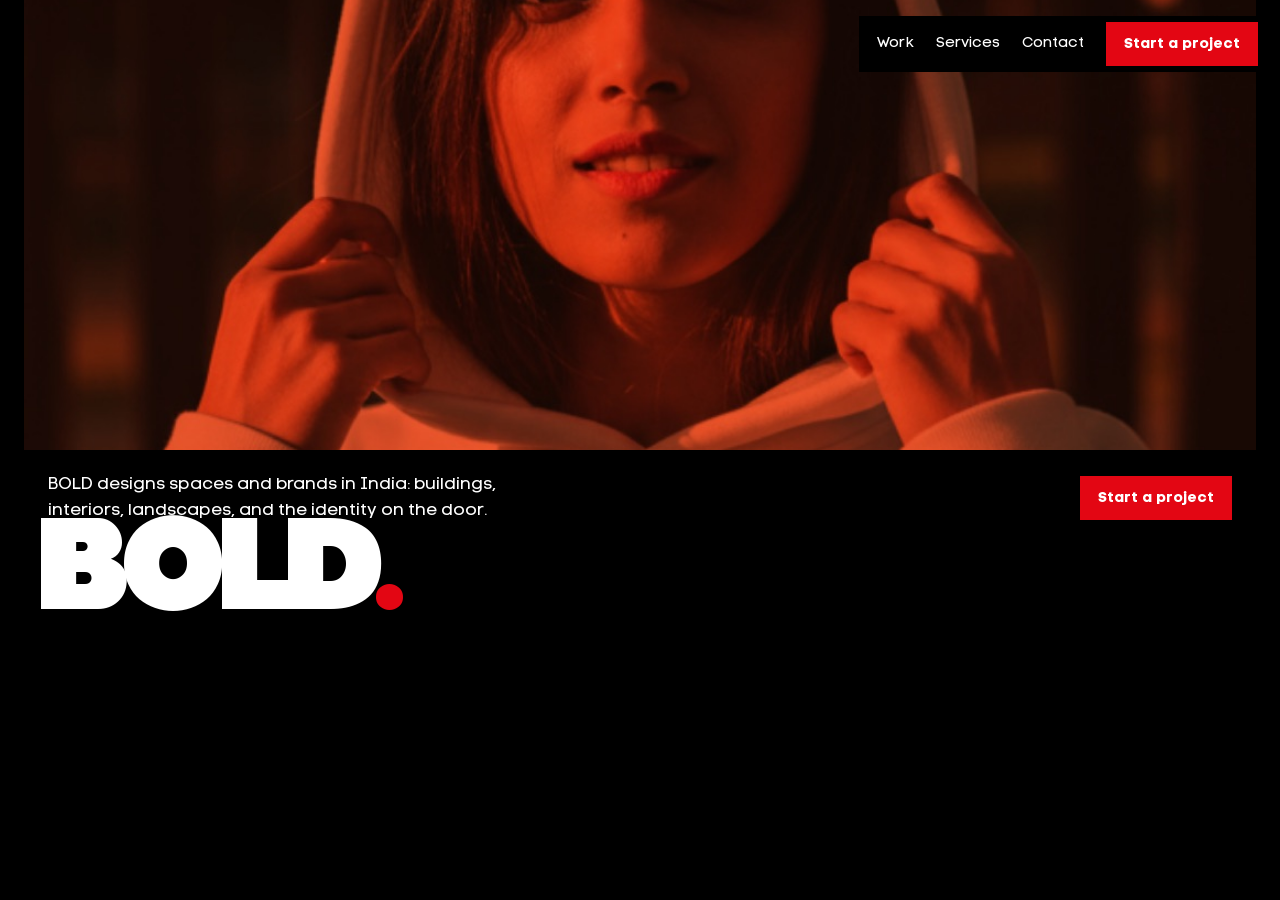
==== commit 1f3b4bd8: "redesign(v2): 'name as a monument' direction, professional and calm Taste-skill draw (seed 149439339" ====
--- a/v2/index.html
+++ b/v2/index.html
@@ -7,243 +7,175 @@
   <meta name="description" content="BOLD is a design studio in India for spaces and brands: buildings, interiors and landscapes, and the identity that goes with them.">
   <link rel="icon" type="image/png" href="../Favicon.png">
   <link rel="preload" href="../fonts/Code-Pro-Black.ttf" as="font" type="font/ttf" crossorigin>
+  <link rel="preload" href="../fonts/Code-Pro-LC.ttf" as="font" type="font/ttf" crossorigin>
   <link rel="stylesheet" href="style.css">
 </head>
 <body>
   <a class="skip" href="#work">Skip to the work</a>
-  <div class="frame" aria-hidden="true"></div>
 
-  <!-- Top banner: black strip, wordmark, tagline, sticker, red callout -->
-  <header class="banner">
-    <a class="banner-logo" href="#top" aria-label="BOLD, back to start"><img src="../logo.png" alt="BOLD." width="102" height="38"></a>
-    <p class="banner-tag">Spaces &amp; brands. One studio.<span>Architecture · Interiors · Landscape · Brand identity</span></p>
-    <a class="sticker" href="#contact">Start a <b>BOLD</b> project</a>
-    <a class="callout" href="mailto:info@buildbold.in">info@buildbold.in</a>
-  </header>
+  <nav class="nav" aria-label="Sections">
+    <a href="#work">Work</a>
+    <a href="#services">Services</a>
+    <a href="#contact">Contact</a>
+    <a class="btn" href="#contact">Start a project</a>
+  </nav>
 
   <main class="track" id="track" tabindex="-1">
 
-    <!-- ============ HOME: left rail + right column ============ -->
-    <section class="panel home" id="top" aria-labelledby="home-title">
-      <div class="rail">
-        <nav class="icon-grid" aria-label="Sections">
-          <a href="#work"><svg viewBox="0 0 32 32" aria-hidden="true"><rect x="4" y="6" width="24" height="18"/><path d="M4 20l7-6 6 5 4-3 7 6"/><circle cx="21" cy="11" r="2"/></svg>Work</a>
-          <a href="#services"><svg viewBox="0 0 32 32" aria-hidden="true"><path d="M4 28V12l12-8 12 8v16z"/><path d="M12 28v-9h8v9"/></svg>Services</a>
-          <a href="#approach"><svg viewBox="0 0 32 32" aria-hidden="true"><path d="M6 26l20-20M6 6h8M6 6v8"/><rect x="18" y="18" width="8" height="8"/></svg>Approach</a>
-          <a href="#contact"><svg viewBox="0 0 32 32" aria-hidden="true"><rect x="4" y="8" width="24" height="17"/><path d="M4 9l12 9 12-9"/></svg>Contact</a>
-          <a href="../merch.html"><svg viewBox="0 0 32 32" aria-hidden="true"><path d="M10 5l-6 5 3 4 3-2v15h12V12l3 2 3-4-6-5c-1 3-3 4-6 4s-5-1-6-4z"/></svg>Merch</a>
-          <a href="#p-pacework"><svg viewBox="0 0 32 32" aria-hidden="true"><circle cx="16" cy="16" r="11"/><path d="M16 9v7l5 3"/></svg>Latest</a>
-        </nav>
-        <div class="cta-red">
-          <p>At BOLD, we'll plan your space, design your brand and stay until both are built: homes, interiors, landscapes, logos and print.</p>
-          <a class="btn-secondary" href="mailto:info@buildbold.in?subject=New%20project%20for%20BOLD&amp;body=The%20space%20or%20brand%3A%0ALocation%20or%20plot%20size%3A%0ABusiness%20name%3A%0AWhen%20we%20need%20it%3A">Tell us about your project</a>
-        </div>
+    <!-- Hero: the name under a photograph -->
+    <section class="panel hero" id="top" aria-labelledby="hero-title">
+      <figure class="hero-photo">
+        <img src="img/pacework-01.jpg" alt="A runner in a Pacework Crew hoodie, part of an identity designed by BOLD" width="1119" height="1400" fetchpriority="high">
+      </figure>
+      <div class="hero-row">
+        <p>BOLD designs spaces and brands in India: buildings, interiors, landscapes, and the identity on the door.</p>
+        <a class="btn" href="#contact">Start a project</a>
       </div>
+      <h1 id="hero-title" class="monument"><span class="sr-only">BOLD, a studio for spaces and brands</span><span class="word" aria-hidden="true">BOLD<i class="stop">.</i></span></h1>
+    </section>
 
-      <div class="main-col">
-        <h1 id="home-title" class="eyebrow tint-sky">Spaces &amp; brands</h1>
-        <div class="intro">
-          <div class="intro-copy">
-            <h2 class="h2">One studio for the building, the rooms, the garden and the name on the gate.</h2>
-            <p>Most projects need a space and a brand. Hire two firms and you get two briefs, two sets of meetings and a sign that doesn't match the door. BOLD designs both at the same table.</p>
-            <p>Since 2024 we've built identities in Pune, Guwahati and Bhubaneswar, and we're drawing homes and a care home in Odisha.</p>
-            <a class="link" href="#work">See six projects</a>
-          </div>
-          <figure class="intro-photo">
-            <img class="bevel" src="img/pacework-01.jpg" alt="A runner in a Pacework Crew hoodie, a brand identity by BOLD" width="1119" height="1400" fetchpriority="high">
-            <figcaption>Pacework Crew, Pune. Mark, kit and merch by BOLD.</figcaption>
-            <span class="burst" aria-hidden="true">New!</span>
-          </figure>
-        </div>
-        <p class="new-line"><span class="burst small">New!</span> Kutumbh Old Age Oasis, Rourkela, is on the drawing board.</p>
+    <!-- Intro: right-half paragraph, lone photo -->
+    <section class="panel intro" aria-labelledby="intro-title">
+      <h2 id="intro-title" class="sr-only">One studio</h2>
+      <p class="statement" data-reveal>Most projects need a space and a brand. Hire two firms and you get two briefs, two sets of meetings and a sign that doesn't match the door. BOLD designs both at one table, from the first sketch of the plot to the card in your pocket, and stays until both are built.</p>
+      <figure class="intro-photo" data-reveal>
+        <img src="img/archveda-02.jpg" alt="Pencil sketch of the Arch Veda letter a on grid paper" loading="lazy" width="1400" height="1400">
+      </figure>
+      <p class="note" data-reveal>Practising since 2024. Identities in Pune, Guwahati and Bhubaneswar; homes and a care home on the drawing board in Odisha.</p>
+    </section>
+
+    <!-- Work: big names, fixed preview -->
+    <section class="panel work" id="work" aria-labelledby="work-title">
+      <h2 id="work-title" class="h-sec">Selected work</h2>
+      <ul class="names">
+        <li><a href="#p-pacework" data-preview="0" class="is-on"><span class="nm">Pacework Crew</span><span class="mt">Brand identity, 2025</span></a></li>
+        <li><a href="#p-trishakti" data-preview="1"><span class="nm">Trishakti Homestay</span><span class="mt">Brand identity, 2025</span></a></li>
+        <li><a href="#p-archveda" data-preview="2"><span class="nm">Arch Veda</span><span class="mt">Brand identity, 2024</span></a></li>
+        <li><a href="#contact" data-preview="3"><span class="nm">Chutneys By Neel</span><span class="mt">Brand identity, 2026</span></a></li>
+        <li><a href="#contact" data-preview="4"><span class="nm">Kutumbh Old Age Oasis</span><span class="mt">Architecture, 2026</span></a></li>
+        <li><a href="#contact" data-preview="5"><span class="nm">Farmhouse, Anup Sharma</span><span class="mt">Architecture, 2026</span></a></li>
+      </ul>
+      <div class="preview" aria-hidden="true">
+        <img class="is-on" src="img/pacework-10.jpg" alt="" loading="lazy" width="1120" height="1400">
+        <img src="img/trishakti-03.jpg" alt="" loading="lazy" width="933" height="1400">
+        <img src="img/archveda-01.jpg" alt="" loading="lazy" width="1400" height="1398">
+        <span class="pending"><b>Chutneys By Neel</b>Photographs coming soon.</span>
+        <span class="pending"><b>Kutumbh Old Age Oasis</b>Rourkela. Drawings in progress.</span>
+        <span class="pending"><b>Farmhouse, Anup Sharma</b>Drawings in progress.</span>
       </div>
     </section>
 
-    <!-- ============ SELECTED WORK: ribbon cards ============ -->
-    <section class="panel work" id="work" aria-labelledby="work-title">
-      <h2 id="work-title" class="eyebrow tint-salmon">Selected work</h2>
-      <div class="ribbons">
-        <article class="ribbon">
-          <h3 class="r-title">Pacework Crew</h3>
-          <div class="r-body tint-peach">
-            <p>A Pune running club's mark: a ribbon around the letter P, tilted up into an arrow.</p>
-            <p class="r-meta">Brand identity · Pune · 2025</p>
-            <a class="link" href="#p-pacework">See the project</a>
-          </div>
-          <img class="r-photo bevel" src="img/pacework-06.jpg" alt="Pacework Crew mark on blue, yellow and orange" loading="lazy" width="1120" height="1400">
-        </article>
-        <article class="ribbon">
-          <h3 class="r-title">Trishakti Homestay</h3>
-          <div class="r-body tint-salmon">
-            <p>Three women, one home in Guwahati: three figures under one roof, in maroon and blush.</p>
-            <p class="r-meta">Logo &amp; stationery · Guwahati · 2025</p>
-            <a class="link" href="#p-trishakti">See the project</a>
-          </div>
-          <img class="r-photo bevel" src="img/trishakti-02.jpg" alt="Trishakti Homestay business cards" loading="lazy" width="1400" height="932">
-        </article>
-        <article class="ribbon">
-          <h3 class="r-title">Arch Veda</h3>
-          <div class="r-body tint-sage">
-            <p>An architecture studio's mark: the English a and the Hindi वे in one stroke.</p>
-            <p class="r-meta">Logo &amp; stationery · Bhubaneswar · 2024</p>
-            <a class="link" href="#p-archveda">See the project</a>
-          </div>
-          <img class="r-photo bevel" src="img/archveda-01.jpg" alt="Arch Veda mark" loading="lazy" width="1400" height="1398">
-        </article>
-        <article class="ribbon">
-          <h3 class="r-title">Chutneys By Neel</h3>
-          <div class="r-body tint-lime">
-            <p>A full brand for a chutney maker: name, label and jar. Photographs coming soon.</p>
-            <p class="r-meta">Brand identity · 2026</p>
-          </div>
-          <span class="burst on-card" aria-hidden="true">New!</span>
-        </article>
-        <article class="ribbon">
-          <h3 class="r-title">Kutumbh Old Age Oasis</h3>
-          <div class="r-body tint-sky">
-            <p>A care home in Rourkela, planned around light, shade and short walks.</p>
-            <p class="r-meta">Architecture · Rourkela · 2026 · In design</p>
-          </div>
-          <span class="burst on-card" aria-hidden="true">New!</span>
-        </article>
-        <article class="ribbon">
-          <h3 class="r-title">Farmhouse for Anup Sharma</h3>
-          <div class="r-body tint-periwinkle">
-            <p>A family farmhouse: the house, the land around it and how you arrive.</p>
-            <p class="r-meta">Architecture · 2026 · In design</p>
-          </div>
-        </article>
+    <!-- Showcase: Pacework, a band of unequal panels -->
+    <section class="panel band" id="p-pacework" aria-labelledby="pacework-title">
+      <div class="band-head">
+        <h2 id="pacework-title" class="h-sec">Pacework Crew</h2>
+        <p>Three friends started a running club in Pune to pull people out of unhealthy habits. We drew a ribbon around the letter P, tilted it upward into an arrow, and put it on everything members wear and carry.</p>
+      </div>
+      <div class="panels">
+        <figure style="--g:5"><img src="img/pacework-08.jpg" alt="Member in a teal Pacework tee at the club's outdoor gym" loading="lazy" width="1120" height="1400"><figcaption>Tees for the club</figcaption></figure>
+        <figure style="--g:2"><img src="img/pacework-03.jpg" alt="The Pacework mark, centred on the letter P" loading="lazy" width="1120" height="1400"><figcaption>The mark</figcaption></figure>
+        <figure style="--g:3"><img src="img/pacework-07.jpg" alt="Orange tote reading Purpose over comfort" loading="lazy" width="1120" height="1400"><figcaption>Purpose over comfort</figcaption></figure>
+        <figure style="--g:2"><img src="img/pacework-11.jpg" alt="White Pacework sipper" loading="lazy" width="1120" height="1400"><figcaption>Sippers</figcaption></figure>
+      </div>
+      <p class="band-cap">Full brand design, Pune, 2025. Mark, colours, kit and merch.</p>
+    </section>
+
+    <!-- Features: services as one-size name columns -->
+    <section class="panel services" id="services" aria-labelledby="services-title">
+      <h2 id="services-title" class="h-sec">What we do</h2>
+      <div class="svc-cols">
+        <div class="svc">
+          <h3>Spaces</h3>
+          <ul>
+            <li tabindex="0" data-desc="The building itself: plan, form and how it sits on its land.">Architecture</li>
+            <li tabindex="0" data-desc="Where things go on the plot, how you arrive, where the sun falls.">Site planning</li>
+            <li tabindex="0" data-desc="Rooms, light, materials and the furniture that fits them.">Interior design</li>
+            <li tabindex="0" data-desc="The ground around the building: paths, planting, shade and water.">Landscape design</li>
+            <li tabindex="0" data-desc="The face of the building from the street, drawn to be built.">Elevation design</li>
+            <li tabindex="0" data-desc="A second pair of eyes on a project another team is building.">Consultancy</li>
+          </ul>
+          <p class="svc-sum">Homes, farmhouses and care homes, drawn so a contractor can price them.</p>
+        </div>
+        <div class="svc">
+          <h3>Brands</h3>
+          <ul>
+            <li tabindex="0" data-desc="A mark with a reason behind every line, and the name set beside it.">Logo and mark</li>
+            <li tabindex="0" data-desc="Colours, type and patterns that make everything look like one family.">Visual system</li>
+            <li tabindex="0" data-desc="Cards, letterheads and envelopes, ready for the printer.">Stationery</li>
+            <li tabindex="0" data-desc="Signs for the door, the gate and the road.">Signage</li>
+            <li tabindex="0" data-desc="Labels, boxes and bags people take home.">Packaging</li>
+            <li tabindex="0" data-desc="Tees, totes and sippers people wear and carry.">Merch</li>
+            <li tabindex="0" data-desc="One document so the next printer gets it right without us.">Guidelines</li>
+          </ul>
+          <p class="svc-sum">Four identities since 2024, each with a guideline your printer can follow.</p>
+        </div>
+        <div class="svc">
+          <h3>Execution</h3>
+          <ul>
+            <li tabindex="0" data-desc="We choose who makes it, and get quotes you can compare.">Vendor selection</li>
+            <li tabindex="0" data-desc="Paper, paint, stone and fabric checked in hand before anything is ordered.">Material samples</li>
+            <li tabindex="0" data-desc="Proofs checked against the design before the full run.">Print production</li>
+            <li tabindex="0" data-desc="We visit the site while it goes up, not just at the end.">Site visits</li>
+            <li tabindex="0" data-desc="Final files and drawings, organised so anyone can pick them up.">Handover</li>
+          </ul>
+          <p class="svc-sum">Included with every BOLD project.</p>
+        </div>
+        <p class="svc-desc" aria-live="polite"></p>
       </div>
     </section>
 
-    <!-- ============ PACEWORK ============ -->
-    <section class="panel project" id="p-pacework" aria-labelledby="pacework-title">
-      <h2 id="pacework-title" class="eyebrow tint-peach">Pacework Crew</h2>
-      <div class="p-grid">
-        <div class="p-copy">
-          <table class="facts">
-            <tr><th>Client</th><td>Pacework Crew</td></tr>
-            <tr><th>City</th><td>Pune</td></tr>
-            <tr><th>Year</th><td>2025</td></tr>
-            <tr><th>Scope</th><td>Full brand design</td></tr>
-          </table>
-          <p>Three friends started a running club in Pune to pull people out of unhealthy habits. They needed a mark that looked like progress.</p>
-          <p>We drew a ribbon around the letter P, tilted it upward and turned its point into an arrow. Three lines run around it like lanes on a track. Then we put it on everything members wear and carry.</p>
-        </div>
-        <div class="gallery">
-          <figure><img class="bevel" src="img/pacework-03.jpg" alt="Pacework mark, centred on the letter P" loading="lazy" width="1120" height="1400"><figcaption>The mark, centred on a P.</figcaption></figure>
-          <figure><img class="bevel" src="img/pacework-08.jpg" alt="Member in a teal Pacework tee" loading="lazy" width="1120" height="1400"><figcaption>Tees for the club.</figcaption></figure>
-          <figure><img class="bevel" src="img/pacework-07.jpg" alt="Orange Pacework tote reading Purpose over comfort" loading="lazy" width="1120" height="1400"><figcaption>Totes: Purpose over comfort.</figcaption></figure>
-          <figure><img class="bevel" src="img/pacework-12.jpg" alt="Member in a yellow Pacework tank" loading="lazy" width="1120" height="1400"><figcaption>Tanks for race day.</figcaption></figure>
-        </div>
+    <!-- How it works: Arch Veda, photographs down a diagonal -->
+    <section class="panel diag" id="p-archveda" aria-labelledby="archveda-title">
+      <h2 id="archveda-title" class="h-sec diag-head">Arch Veda, sketch to system</h2>
+      <div class="stage s1" data-reveal>
+        <img src="img/archveda-02.jpg" alt="Pencil sketch of the letter a inside a square on grid paper" loading="lazy" width="1400" height="1400">
+        <p><b>On grid paper.</b> An architecture studio in Bhubaneswar working between modern and traditional design. The first a, drawn inside a square.</p>
+      </div>
+      <div class="stage s2" data-reveal>
+        <img src="img/archveda-01.jpg" alt="The finished Arch Veda mark" loading="lazy" width="1400" height="1398">
+        <p><b>In one stroke.</b> The English a and the Hindi वे joined in a single line that reads both ways.</p>
+      </div>
+      <div class="stage s3" data-reveal>
+        <img src="img/archveda-06.jpg" alt="The Arch Veda mark repeated into a pattern" loading="lazy" width="1400" height="1398">
+        <p><b>Repeated.</b> Stacked into a pattern, so the two scripts keep talking across every card and wall. Logo and stationery, 2024.</p>
       </div>
     </section>
 
-    <!-- ============ TRISHAKTI ============ -->
-    <section class="panel project" id="p-trishakti" aria-labelledby="trishakti-title">
-      <h2 id="trishakti-title" class="eyebrow tint-salmon">Trishakti Homestay</h2>
-      <div class="p-grid">
-        <div class="p-copy">
-          <table class="facts">
-            <tr><th>Client</th><td>Anubhuti &amp; Anashuiya Bhattacharya</td></tr>
-            <tr><th>City</th><td>Guwahati</td></tr>
-            <tr><th>Year</th><td>2025</td></tr>
-            <tr><th>Scope</th><td>Logo &amp; stationery</td></tr>
-          </table>
-          <p>A mother and her two daughters run this homestay. Trishakti means three strengths, so the mark is three figures under one roof.</p>
-          <p>Maroon and blush for the colours of an Assamese home, and a hand-drawn flower on every printed piece a guest takes away.</p>
-        </div>
-        <div class="gallery">
-          <figure><img class="bevel" src="img/trishakti-01.jpg" alt="Trishakti cards in white and blush" loading="lazy" width="1400" height="933"><figcaption>Cards in white and blush.</figcaption></figure>
-          <figure><img class="bevel" src="img/trishakti-03.jpg" alt="Trishakti tote with a flower drawing" loading="lazy" width="933" height="1400"><figcaption>The guest tote.</figcaption></figure>
-          <figure><img class="bevel" src="img/trishakti-05.jpg" alt="Open Trishakti welcome booklet" loading="lazy" width="1400" height="932"><figcaption>The welcome booklet.</figcaption></figure>
-        </div>
+    <!-- Trishakti: a second band, three panels -->
+    <section class="panel band tri" id="p-trishakti" aria-labelledby="trishakti-title">
+      <div class="band-head">
+        <h2 id="trishakti-title" class="h-sec">Trishakti Homestay</h2>
+        <p>A mother and her two daughters run this homestay in Guwahati. Trishakti means three strengths, so the mark is three figures under one roof, in the maroon and blush of an Assamese home.</p>
       </div>
+      <div class="panels">
+        <figure style="--g:3"><img src="img/trishakti-03.jpg" alt="Cream Trishakti tote with a line-drawn flower" loading="lazy" width="933" height="1400"><figcaption>The guest tote</figcaption></figure>
+        <figure style="--g:5"><img src="img/trishakti-02.jpg" alt="Trishakti business cards in cream and maroon" loading="lazy" width="1400" height="932"><figcaption>Cards in cream and maroon</figcaption></figure>
+        <figure style="--g:4"><img src="img/trishakti-05.jpg" alt="Open Trishakti welcome booklet with flower drawings" loading="lazy" width="1400" height="932"><figcaption>The welcome booklet</figcaption></figure>
+      </div>
+      <p class="band-cap">Logo and stationery, Guwahati, 2025.</p>
     </section>
 
-    <!-- ============ ARCH VEDA ============ -->
-    <section class="panel project" id="p-archveda" aria-labelledby="archveda-title">
-      <h2 id="archveda-title" class="eyebrow tint-sage">Arch Veda</h2>
-      <div class="p-grid">
-        <div class="p-copy">
-          <table class="facts">
-            <tr><th>Client</th><td>Artifex Architecture Studio</td></tr>
-            <tr><th>City</th><td>Bhubaneswar</td></tr>
-            <tr><th>Year</th><td>2024</td></tr>
-            <tr><th>Scope</th><td>Logo &amp; stationery</td></tr>
-          </table>
-          <p>An architecture studio working between modern and traditional design. Its mark joins the English a and the Hindi वे in one stroke.</p>
-          <p>Repeat the mark and it becomes a pattern, so the two scripts keep talking across every surface.</p>
-        </div>
-        <div class="gallery">
-          <figure><img class="bevel" src="img/archveda-02.jpg" alt="Pencil sketch of the letter a on grid paper" loading="lazy" width="1400" height="1400"><figcaption>1. The sketch on grid paper.</figcaption></figure>
-          <figure><img class="bevel" src="img/archveda-01.jpg" alt="Finished Arch Veda mark" loading="lazy" width="1400" height="1398"><figcaption>2. The finished mark.</figcaption></figure>
-          <figure><img class="bevel" src="img/archveda-06.jpg" alt="Arch Veda mark repeated into a pattern" loading="lazy" width="1400" height="1398"><figcaption>3. Repeated into a pattern.</figcaption></figure>
-        </div>
-      </div>
+    <!-- Contact: address in display rows -->
+    <section class="panel contact" id="contact" aria-labelledby="contact-title">
+      <h2 id="contact-title" class="sr-only">Contact</h2>
+      <p class="row">Spaces and brands</p>
+      <p class="row"><a href="mailto:info@buildbold.in?subject=New%20project%20for%20BOLD&amp;body=The%20space%20or%20brand%3A%0ALocation%20or%20plot%20size%3A%0ABusiness%20name%3A%0AWhen%20we%20need%20it%3A">info@buildbold.in</a></p>
+      <p class="row">Odisha, Assam, Maharashtra</p>
+      <p class="row">Send the plot, the name, the date</p>
+      <p class="row greet">Hello<a class="round" href="mailto:info@buildbold.in?subject=Hello%20BOLD" aria-label="Email BOLD"><svg viewBox="0 0 24 24" aria-hidden="true"><path d="M5 12h13M13 6l6 6-6 6"/></svg></a></p>
     </section>
 
-    <!-- ============ SERVICES + APPROACH ============ -->
-    <section class="panel services" id="services" aria-labelledby="services-title">
-      <h2 id="services-title" class="eyebrow tint-sky">Services</h2>
-      <div class="svc-row">
-        <article class="ribbon plain">
-          <h3 class="r-title">Spaces</h3>
-          <div class="r-body tint-sky">
-            <p>Buildings, interiors and landscapes, drawn so a contractor can price them.</p>
-            <ul><li>Architecture &amp; site planning</li><li>Interior design</li><li>Landscape design</li><li>Elevation design</li><li>Architectural consultancy</li></ul>
-          </div>
-        </article>
-        <article class="ribbon plain">
-          <h3 class="r-title">Brand identity</h3>
-          <div class="r-body tint-salmon">
-            <p>A mark with a reason behind every line, and everything it goes on.</p>
-            <ul><li>Logo &amp; mark</li><li>Stationery &amp; print</li><li>Signage &amp; packaging</li><li>Merch</li><li>Brand guidelines</li></ul>
-          </div>
-        </article>
-        <article class="ribbon plain">
-          <h3 class="r-title">Execution</h3>
-          <div class="r-body tint-lime">
-            <p>Included with every project, so what gets made matches the drawing.</p>
-            <ul><li>Vendor selection</li><li>Material samples</li><li>Print checks</li><li>Site visits</li><li>Handover files</li></ul>
-          </div>
-        </article>
-        <div class="approach" id="approach">
-          <h3 class="r-title">How a project runs</h3>
-          <table class="facts big">
-            <tr><th>Clarity</th><td>Before we draw a line, we write a one-page brief with you. You sign it.</td></tr>
-            <tr><th>Structure</th><td>Every identity leaves with a guideline; every space with drawings a contractor can price.</td></tr>
-            <tr><th>Intent</th><td>Each line in a logo and each wall in a plan has a reason we can explain in one sentence.</td></tr>
-          </table>
-        </div>
+    <!-- Footer: columns above, wordmark below -->
+    <footer class="panel foot">
+      <div class="foot-cols">
+        <div><p>BOLD</p><p>Design studio for spaces and brands</p><p>India</p></div>
+        <div><p>Pages</p><p><a href="#work">Work</a></p><p><a href="#services">Services</a></p><p><a href="#contact">Contact</a></p></div>
+        <div><p>Elsewhere</p><p><a href="../merch.html">BOLD merch</a></p><p><a href="../projects.html">Project archive</a></p></div>
+        <div><p>Write to us</p><p><a href="mailto:info@buildbold.in">info@buildbold.in</a></p></div>
       </div>
-    </section>
-
-    <!-- ============ CONTACT + FOOTER ============ -->
-    <section class="panel contact" id="contact" aria-labelledby="contact-title">
-      <h2 id="contact-title" class="eyebrow tint-sage">Contact BOLD</h2>
-      <div class="ct-grid">
-        <div class="ct-copy">
-          <h3 class="h2">Tell us about your space or brand.</h3>
-          <p>Send the site location or plot size, the name of the business and when you need it. We'll reply with questions and a first estimate.</p>
-          <p class="ct-mail"><a class="link" href="mailto:info@buildbold.in?subject=New%20project%20for%20BOLD&amp;body=The%20space%20or%20brand%3A%0ALocation%20or%20plot%20size%3A%0ABusiness%20name%3A%0AWhen%20we%20need%20it%3A">info@buildbold.in</a></p>
-          <a class="btn-primary" href="mailto:info@buildbold.in?subject=New%20project%20for%20BOLD">Email us your project</a>
-        </div>
-        <div class="seal" aria-hidden="true">
-          <svg viewBox="0 0 120 120"><defs><path id="ring" d="M60,60 m-44,0 a44,44 0 1,1 88,0 a44,44 0 1,1 -88,0"/></defs><circle cx="60" cy="60" r="58"/><circle cx="60" cy="60" r="34" class="inner"/><text><textPath href="#ring">SPACES · BRANDS · EXECUTION · INDIA ·</textPath></text></svg>
-          <span>BOLD.</span>
-        </div>
-      </div>
-      <footer class="foot">
-        <nav class="foot-nav" aria-label="Footer">
-          <a href="#work"><svg viewBox="0 0 32 32" aria-hidden="true"><rect x="4" y="6" width="24" height="18"/><path d="M4 20l7-6 6 5 4-3 7 6"/></svg>Work</a>
-          <a href="#top"><svg viewBox="0 0 32 32" aria-hidden="true"><path d="M4 28V12l12-8 12 8v16z"/><path d="M12 28v-9h8v9"/></svg>Home</a>
-          <a href="../merch.html"><svg viewBox="0 0 32 32" aria-hidden="true"><path d="M10 5l-6 5 3 4 3-2v15h12V12l3 2 3-4-6-5c-1 3-3 4-6 4s-5-1-6-4z"/></svg>Merch</a>
-          <a href="#services"><svg viewBox="0 0 32 32" aria-hidden="true"><path d="M20 4a6 6 0 00-6 8L4 22l6 6 10-10a6 6 0 008-6l-4 2-4-4z"/></svg>Services</a>
-        </nav>
-        <p class="small"><a class="link" href="#top">Copyright</a> © 2026 BOLD. All rights reserved. This site is best viewed sideways on a laptop or iPad.</p>
-      </footer>
-    </section>
+      <p class="foot-word" aria-hidden="true"><span class="word">BOLD<i class="stop">.</i></span></p>
+      <p class="legal">© 2026 BOLD. All rights reserved.</p>
+    </footer>
 
   </main>
 
--- a/v2/style.css
+++ b/v2/style.css
@@ -1,242 +1,248 @@
-/* BOLD v2 — after DESIGN.md (Dell 1996): a black page frame, a black top banner, white canvas,
-   ribbon cards in flat catalog tints, one red CTA panel, yellow stickers, serif body.
-   Set in BOLD's Code Pro with BOLD red and yellow. Sideways on landscape iPad and laptop. */
+/* BOLD v2 — "The name as a monument" (taste-skill draw, seed 1494393398), brand palette and Code Pro kept.
+   Black ground, white ink, red only on the full stop and the one action.
+   Sideways walk on landscape iPad and laptop; one column on phones and upright iPads. */
 
 @font-face { font-family: 'Code Pro'; src: url('../fonts/Code-Pro-Black.ttf') format('truetype'); font-weight: 900; font-display: swap; }
-@font-face { font-family: 'Code Pro'; src: url('../fonts/Code-Pro-Bold.ttf') format('truetype'); font-weight: 700; font-display: swap; }
+@font-face { font-family: 'Code Pro LC'; src: url('../fonts/Code-Pro-LC.ttf') format('truetype'); font-weight: 400; font-display: swap; }
+@font-face { font-family: 'Code Pro LC'; src: url('../fonts/Code-Pro-Bold-LC.ttf') format('truetype'); font-weight: 700; font-display: swap; }
 
 :root {
-  --primary: #E30613;          /* BOLD red: the CTA panel and the banner callout only */
-  --yellow: #FDB913;           /* BOLD yellow: stickers */
-  --ink: #000;
-  --canvas: #fff;
-  --link: #005CAB;             /* BOLD blue as the link colour */
-
-  /* ribbon-card tints, one per project or service family */
-  --tint-sage: #b3bd95;
-  --tint-salmon: #d77a7a;
-  --tint-peach: #e6915d;
-  --tint-lime: #c0d4a7;
-  --tint-sky: #9ab6c8;
-  --tint-periwinkle: #8c9ae0;
-
-  --display: 'Code Pro', 'Arial Black', sans-serif;
-  --ui: 'Code Pro', Helvetica, Arial, sans-serif;
-  --body: 'Times New Roman', Times, serif;
-
-  --frame: 8px;
-  --banner: 64px;
+  --ground: #000;
+  --ground-2: #0e0e0e;      /* one tone step, for alternating bands and pending frames */
+  --ink: #fff;
+  --muted: #9a9a9a;         /* secondary text, 7:1 on black */
+  --accent: #E30613;        /* BOLD red: the full stop and the action */
+
+  --word: 'Code Pro', 'Arial Black', sans-serif;
+  --face: 'Code Pro LC', 'Helvetica Neue', Arial, sans-serif;
+
+  --m: 24px;
+  --ease: cubic-bezier(.16, 1, .3, 1);
 }
 
 *, *::before, *::after { box-sizing: border-box; }
 html, body { margin: 0; }
-body { background: var(--canvas); color: var(--ink); font: 400 17px/1.4 var(--body); }
+html { overflow-x: clip; }
+body { background: var(--ground); color: var(--ink); font: 400 17px/1.55 var(--face); -webkit-font-smoothing: antialiased; }
 img { display: block; max-width: 100%; height: auto; }
 a { color: inherit; }
-h1, h2, h3, p, ul, ol, figure, table { margin: 0; }
+h1, h2, h3, p, ul, figure { margin: 0; }
 ul { padding: 0; list-style: none; }
-:focus-visible { outline: 3px solid var(--link); outline-offset: 2px; }
-.skip { position: fixed; left: 16px; top: -60px; z-index: 60; background: var(--yellow); color: var(--ink); padding: 8px 12px; font: 700 13px var(--ui); }
+::selection { background: var(--accent); color: #fff; }
+:focus-visible { outline: 2px solid var(--ink); outline-offset: 4px; }
+.sr-only { position: absolute; width: 1px; height: 1px; overflow: hidden; clip-path: inset(50%); white-space: nowrap; }
+.skip { position: fixed; left: 16px; top: -60px; z-index: 60; background: var(--ink); color: var(--ground); padding: 10px 14px; }
 .skip:focus { top: 16px; }
 
-/* ---------- Tints ---------- */
-.tint-sage { background: var(--tint-sage); }
-.tint-salmon { background: var(--tint-salmon); }
-.tint-peach { background: var(--tint-peach); }
-.tint-lime { background: var(--tint-lime); }
-.tint-sky { background: var(--tint-sky); }
-.tint-periwinkle { background: var(--tint-periwinkle); }
-
-/* ---------- Type ---------- */
-.eyebrow { font: 900 clamp(26px, 6vw, 36px)/1 var(--display); text-transform: uppercase; padding: 20px 16px; border: 1px solid var(--ink); }
-.h2 { font: 700 19px/1.25 var(--ui); text-transform: uppercase; }
-.r-title { font: 700 14px/1.2 var(--ui); text-transform: uppercase; }
-.link { color: var(--link); text-decoration: underline; text-underline-offset: 2px; }
-.link:hover { color: var(--primary); }
-.small { font-size: 13px; }
-
-/* Hard-edge bevel, never a soft shadow */
-.bevel { border: 1px solid var(--ink); filter: drop-shadow(3px 3px 0 var(--ink)); }
-
-/* ---------- Frame and banner ---------- */
-.frame { position: fixed; inset: 0; z-index: 50; pointer-events: none; border: var(--frame) solid var(--ink); }
-.banner {
-  position: fixed; z-index: 40; top: var(--frame); left: var(--frame); right: var(--frame); height: var(--banner);
-  background: var(--ink); color: var(--canvas);
-  display: flex; align-items: center; gap: 16px; padding: 0 16px;
-}
-.banner-logo img { width: 74px; }
-.banner-tag { display: none; font: 700 15px/1.2 var(--ui); text-transform: uppercase; }
-.banner-tag span { display: block; font: 400 13px/1.3 var(--body); text-transform: none; color: #ccc; margin-top: 2px; }
-.sticker {
-  margin-left: auto; background: var(--yellow); color: var(--ink); text-decoration: none;
-  font: 700 12px/1 var(--ui); text-transform: uppercase; padding: 8px 10px; border: 1px solid var(--ink);
-  box-shadow: inset 1px 1px 0 #fff6, inset -1px -1px 0 #0005; transform: rotate(-2deg);
-  transition: background .15s;
-}
-.sticker b { background: var(--ink); color: var(--yellow); padding: 1px 4px; margin: 0 2px; }
-.sticker:hover { background: #fff; }
-.callout { display: none; color: var(--primary); font: 700 15px/1 var(--ui); text-decoration: none; text-transform: uppercase; }
-.callout:hover { text-decoration: underline; }
-
-/* ---------- Shared pieces ---------- */
-.burst {
-  position: absolute; background: var(--yellow); color: var(--ink);
-  font: 900 14px/1 var(--display); text-transform: uppercase;
-  clip-path: polygon(50% 0, 61% 18%, 82% 8%, 80% 30%, 100% 36%, 85% 52%, 100% 68%, 79% 72%, 82% 94%, 61% 84%, 50% 100%, 39% 84%, 18% 94%, 21% 72%, 0 68%, 15% 52%, 0 36%, 20% 30%, 18% 8%, 39% 18%);
-  width: 76px; height: 76px; display: grid; place-items: center; transform: rotate(14deg);
-}
-.burst.small { position: static; display: inline-grid; flex: none; width: 52px; height: 52px; font-size: 10px; margin-right: 10px; }
-
-.btn-primary, .btn-secondary {
-  display: inline-block; font: 700 13px/1 var(--ui); text-transform: uppercase; text-decoration: none;
-  padding: 10px 18px; border: 1px solid var(--ink);
-}
-.btn-primary { background: var(--ink); color: var(--canvas); }
-.btn-primary:hover { background: var(--primary); }
-.btn-secondary { background: var(--canvas); color: var(--ink); }
-.btn-secondary:hover { background: var(--yellow); }
-
-/* Ribbon card: white title bar, tinted body, photo notched into the right edge */
-.ribbon { position: relative; border: 1px solid var(--ink); background: var(--canvas); }
-.r-title { padding: 8px 12px; border-bottom: 1px solid var(--ink); }
-.r-body { padding: 12px 16px 14px; display: grid; gap: 8px; align-content: start; }
-.r-meta { font: 700 11px/1.3 var(--ui); text-transform: uppercase; }
-.r-photo { width: 100%; aspect-ratio: 4 / 3; object-fit: cover; border-width: 1px 0 0 0; filter: none; }
-.on-card { top: -20px; right: -12px; }
-.r-body ul { display: grid; gap: 3px; }
-.r-body li::before { content: ''; display: inline-block; width: 7px; height: 7px; background: var(--ink); margin-right: 8px; vertical-align: 1px; }
-
-.facts { border-collapse: collapse; width: 100%; font-size: 15px; }
-.facts th, .facts td { border: 1px solid var(--ink); padding: 6px 10px; text-align: left; vertical-align: top; }
-.facts th { font: 700 11px/1.4 var(--ui); text-transform: uppercase; width: 34%; background: #f2f2f2; }
-.facts.big td { font-size: 16px; }
+/* ---------- Type roles ---------- */
+.monument, .foot-word { font: 900 100px/.8 var(--word); letter-spacing: -0.05em; white-space: nowrap; margin-left: -0.04em; }
+.stop { font-style: normal; color: var(--accent); }
+.h-sec { font: 700 clamp(26px, 2.4vw, 36px)/1.1 var(--face); letter-spacing: -0.02em; }
+.statement { font: 400 clamp(22px, 2vw, 32px)/1.28 var(--face); letter-spacing: -0.01em; }
+.note, figcaption, .band-cap, .mt, .legal { font-size: 14px; line-height: 1.45; color: var(--muted); }
+
+/* ---------- Nav and the one action ---------- */
+.nav {
+  position: fixed; top: 16px; right: 16px; z-index: 30;
+  display: flex; align-items: center; gap: 22px;
+  background: var(--ground); padding: 6px 6px 6px 18px; font-size: 15px;
+}
+.nav a:not(.btn) { text-decoration: none; padding: 8px 0; }
+.nav a:not(.btn):hover { color: var(--muted); }
+.btn {
+  display: inline-flex; align-items: center; min-height: 44px; padding: 0 18px;
+  background: var(--accent); color: #fff; text-decoration: none; font: 700 15px/1 var(--face);
+  transition: background .2s, color .2s, transform .2s var(--ease);
+}
+.btn:hover { background: var(--ink); color: var(--ground); }
+.btn:active { transform: scale(.97); }
 
 /* =========================================================
-   Phone and upright iPad: one column inside the frame
+   Phone and upright iPad: one column
    ========================================================= */
-.track { display: block; padding: calc(var(--frame) + var(--banner)) var(--frame) var(--frame); }
-.panel { padding: 24px 16px 40px; }
-.panel + .panel { border-top: 1px solid var(--ink); }
-
-.home { display: grid; gap: 24px; }
-.home .rail { order: 2; display: grid; gap: 20px; }
-.icon-grid { display: grid; grid-template-columns: repeat(3, 1fr); border: 1px solid var(--ink); }
-.icon-grid a, .foot-nav a {
-  display: grid; justify-items: center; gap: 6px; padding: 12px 6px; text-decoration: none;
-  font: 700 11px/1 var(--ui); text-transform: uppercase; min-height: 44px;
-}
-.icon-grid a { border: 0 solid var(--ink); border-width: 0 1px 1px 0; }
-.icon-grid a:nth-child(3n) { border-right: 0; }
-.icon-grid a:nth-last-child(-n+3) { border-bottom: 0; }
-.icon-grid a:hover, .foot-nav a:hover { background: var(--yellow); }
-.icon-grid svg, .foot-nav svg { width: 30px; height: 30px; fill: none; stroke: var(--ink); stroke-width: 1.6; stroke-linejoin: round; }
-.cta-red { background: var(--primary); color: var(--canvas); border: 1px solid var(--ink); padding: 16px; display: grid; gap: 14px; justify-items: start; }
-.cta-red p { font-size: 17px; }
-.main-col { display: grid; gap: 16px; }
-.intro { display: grid; gap: 20px; }
-.intro-copy { display: grid; gap: 12px; align-content: start; }
-.intro-photo { position: relative; justify-self: start; width: 82%; }
-.intro-photo img { aspect-ratio: 4 / 5; object-fit: cover; }
-.intro-photo figcaption { font-size: 14px; margin-top: 10px; font-style: italic; }
-.intro-photo .burst { top: -20px; right: -18px; }
-.new-line { font-size: 15px; display: flex; align-items: center; }
-
-.work .eyebrow, .project .eyebrow, .services .eyebrow, .contact .eyebrow { margin-bottom: 20px; }
-.ribbons { display: grid; gap: 28px; }
-
-.p-grid { display: grid; gap: 20px; }
-.p-copy { display: grid; gap: 12px; align-content: start; }
-.gallery { display: flex; gap: 14px; overflow-x: auto; scroll-snap-type: x mandatory; padding: 0 6px 8px 0; scrollbar-width: none; }
-.gallery::-webkit-scrollbar { display: none; }
-.gallery figure { flex: none; scroll-snap-align: start; }
-.gallery img { height: 60vw; width: auto; }
-.gallery figcaption { font-size: 14px; font-style: italic; margin-top: 8px; }
-
-.svc-row { display: grid; gap: 24px; }
-.approach { border: 1px solid var(--ink); }
-.approach .facts { border-style: hidden; }
-
-.ct-grid { display: grid; gap: 24px; }
-.ct-copy { display: grid; gap: 12px; justify-items: start; }
-.ct-mail { font-size: 22px; }
-.seal { position: relative; width: 120px; height: 120px; }
-.seal svg { width: 100%; height: 100%; }
-.seal circle { fill: var(--primary); stroke: var(--ink); stroke-width: 1; }
-.seal circle.inner { fill: var(--canvas); }
-.seal text { fill: var(--canvas); font: 700 10px var(--ui); letter-spacing: 1px; }
-.seal span { position: absolute; inset: 0; display: grid; place-items: center; font: 900 18px/1 var(--display); }
-.foot { margin-top: 32px; border-top: 1px solid var(--ink); padding-top: 16px; display: grid; gap: 14px; }
-.foot-nav { display: grid; grid-template-columns: repeat(4, 1fr); }
-
-.progress { position: fixed; left: var(--frame); right: var(--frame); bottom: var(--frame); height: 4px; z-index: 45; pointer-events: none; }
-.progress span { display: block; height: 100%; background: var(--primary); transform-origin: 0 50%; transform: scaleX(0); }
-
-@media (min-width: 600px) {
-  .banner-tag { display: block; }
-  .callout { display: block; }
-  .ribbons { grid-template-columns: 1fr 1fr; }
-  .svc-row { grid-template-columns: 1fr 1fr; }
-  .gallery img { height: 40vw; }
+.panel { padding: 96px 20px; }
+.nav a:not(.btn) { display: none; }
+
+/* Hero */
+.hero { padding: 0; display: flex; flex-direction: column; }
+.hero-photo { height: 50svh; overflow: hidden; }
+.hero-photo img { width: 100%; height: 100%; object-fit: cover; object-position: 50% 22%; }
+.hero-row { padding: 20px 20px 0; display: grid; gap: 16px; justify-items: start; }
+.hero-row p { font-size: 16px; color: var(--muted); max-width: 34ch; }
+.monument { padding: 40px 20px 16px; transform-origin: 0 100%; }
+
+/* Intro */
+.intro { display: grid; grid-template-columns: 30% 1fr; gap: 24px 16px; }
+.intro .statement { grid-column: 1 / -1; font-size: 22px; }
+.intro-photo { grid-column: 2; grid-row: 2; justify-self: end; width: 86%; }
+.intro-photo img { aspect-ratio: 4 / 5; object-fit: cover; width: 100%; }
+.intro .note { grid-column: 1; grid-row: 2; align-self: end; }
+
+/* Work index */
+.work .h-sec { margin-bottom: 32px; font-size: 24px; }
+.names { display: grid; gap: 36px; }
+.names a { display: grid; gap: 4px; text-decoration: none; }
+.nm { font: 700 9.5vw/1 var(--face); letter-spacing: -0.03em; }
+.preview { display: none; }
+.names a[data-preview]::before { content: ''; display: block; aspect-ratio: 16 / 10; margin-bottom: 12px; background: var(--ground-2) var(--img, none) center / cover no-repeat; }
+.names li:nth-child(1) a::before { --img: url('img/pacework-10.jpg'); }
+.names li:nth-child(2) a::before { --img: url('img/trishakti-03.jpg'); }
+.names li:nth-child(3) a::before { --img: url('img/archveda-01.jpg'); }
+.names li:nth-child(n+4) a::before { display: none; }
+
+/* Bands */
+.band-head { display: grid; gap: 16px; margin-bottom: 28px; }
+.band-head p { max-width: 46ch; }
+.panels { display: grid; grid-template-columns: 64fr 36fr; grid-auto-rows: 42svh; margin: 0 -20px; }
+.panels figure { position: relative; overflow: hidden; }
+.panels figure:nth-child(4n+3) { grid-column: 1; }
+.panels figure:nth-child(3), .panels figure:nth-child(4) { }
+.panels img { width: 100%; height: 100%; object-fit: cover; }
+.panels figcaption { position: absolute; left: 12px; bottom: 10px; color: #fff; background: rgba(0,0,0,.55); padding: 4px 8px; }
+.band-cap { margin-top: 14px; }
+.tri .panels { grid-template-columns: 36fr 64fr; }
+
+/* Services */
+.services .h-sec { margin-bottom: 48px; font-size: 24px; }
+.svc-cols { display: grid; gap: 40px; }
+.svc h3 { font: 700 18px/1.3 var(--face); margin-bottom: 14px; }
+.svc li { font-size: 18px; line-height: 1.4; color: var(--muted); cursor: default; transition: color .2s; }
+.svc li:hover, .svc li:focus-visible, .svc li.is-on { color: var(--ink); }
+.svc-sum { margin-top: 14px; font-size: 15px; color: var(--muted); }
+.svc-desc { display: none; }
+
+/* Arch Veda diagonal */
+.diag { display: grid; gap: 56px; }
+.diag-head { font-size: 26px; }
+.stage { display: grid; gap: 14px; }
+.stage img { width: 100%; object-fit: cover; }
+.s1 img { aspect-ratio: 1; }
+.s2 { width: 62%; justify-self: end; } .s2 img { aspect-ratio: 1; }
+.s3 { width: 78%; } .s3 img { aspect-ratio: 16 / 10; }
+.stage p { font-size: 16px; max-width: 36ch; }
+.stage b { font-weight: 700; }
+
+/* Contact rows */
+.contact { padding: 0; }
+.contact .row:first-of-type { padding-top: 72px; }
+.row { display: flex; align-items: flex-end; min-height: 84px; padding: 0 16px 14px; font: 400 7.4vw/1.05 var(--face); letter-spacing: -0.03em; overflow-wrap: anywhere; }
+.row:nth-child(odd) { background: var(--ground-2); }
+.row a { text-decoration: none; }
+.row a:hover { color: var(--muted); }
+.greet { background: var(--accent) !important; justify-content: space-between; align-items: center; padding-bottom: 0; }
+.round { display: grid; place-items: center; width: 56px; height: 56px; border-radius: 50%; background: var(--ink); color: var(--ground); transition: transform .3s var(--ease); }
+.round:hover { transform: translateX(4px); }
+.round svg { width: 50%; fill: none; stroke: currentColor; stroke-width: 2.2; }
+
+/* Footer: inverted */
+.foot { background: var(--ink); color: var(--ground); min-height: 100svh; display: grid; grid-template-rows: auto 1fr auto auto; padding-bottom: 24px; }
+.foot-cols { display: grid; grid-template-columns: 1fr 1fr; gap: 32px 20px; font-size: 15px; }
+.foot-cols p { color: #555; }
+.foot-cols p:first-child { color: var(--ground); font-weight: 700; }
+.foot-cols a { text-decoration: none; }
+.foot-cols a:hover { text-decoration: underline; }
+.foot-word { grid-row: 3; transform-origin: 0 100%; }
+.legal { grid-row: 4; color: #555; margin-top: 12px; }
+
+.progress { position: fixed; left: 0; right: 0; bottom: 0; height: 3px; z-index: 30; pointer-events: none; }
+.progress span { display: block; height: 100%; background: var(--accent); transform-origin: 0 50%; transform: scaleX(0); }
+
+@media (min-width: 768px) {
+  .panel { padding-left: var(--m); padding-right: var(--m); }
+  .nav a:not(.btn) { display: inline; }
+  .nm { font-size: 7vw; }
+  .svc-cols { grid-template-columns: repeat(3, 1fr); }
+  .foot-cols { grid-template-columns: repeat(4, 1fr); }
 }
 
 /* =========================================================
-   Landscape iPad and laptop: the catalogue, walked sideways
+   Landscape iPad and laptop: the walk
    ========================================================= */
 @media (min-width: 768px) and (min-height: 500px) and (orientation: landscape) {
   html, body { height: 100%; overflow: hidden; }
-  .track {
-    position: fixed; top: calc(var(--frame) + var(--banner)); left: var(--frame); right: var(--frame); bottom: var(--frame);
-    padding: 0; display: flex; overflow-x: auto; overflow-y: hidden; overscroll-behavior: contain; scrollbar-width: none;
-  }
+  .track { position: fixed; inset: 0; display: flex; overflow-x: auto; overflow-y: hidden; overscroll-behavior: contain; scrollbar-width: none; }
   .track::-webkit-scrollbar { display: none; }
-  .panel { flex: none; height: 100%; padding: 20px 24px 28px; }
-  .panel + .panel { border-top: 0; border-left: 1px solid var(--ink); }
-  .eyebrow { font-size: min(36px, 5vh); padding: 16px; }
-
-  /* Home: left rail 28%, right column 72% */
-  .home { width: calc(100vw - 2 * var(--frame)); grid-template-columns: 28% 1fr; gap: 24px; }
-  .home .rail { order: 0; align-content: start; }
-  .main-col { grid-template-rows: auto minmax(0, 1fr) auto; min-height: 0; }
-  .intro { grid-template-columns: 1fr auto; gap: 28px; min-height: 0; }
-  .intro-copy { max-width: 44ch; }
-  .intro-photo { width: auto; height: 100%; min-height: 0; display: flex; flex-direction: column; }
-  .intro-photo img { height: 0; flex: 1; width: auto; aspect-ratio: 4 / 5; }
-
-  /* Work: ribbon cards, two rows */
-  .work { display: flex; flex-direction: column; }
-  .ribbons {
-    flex: 1; min-height: 0; display: grid; grid-auto-flow: column; grid-template-rows: 1fr 1fr; grid-template-columns: none;
-    grid-auto-columns: min(36vw, calc((100dvh - 200px) * .85)); gap: 24px 32px; padding: 6px 14px 0 0;
-  }
-  .ribbon { display: grid; grid-template-columns: 1fr 42%; grid-template-rows: auto 1fr; min-height: 0; }
-  .ribbon .r-title { grid-column: 1 / -1; }
-  .ribbon .r-body { min-height: 0; overflow: hidden; }
-  .r-photo { grid-row: 2; grid-column: 2; width: calc(100% + 10px); height: calc(100% + 14px); aspect-ratio: auto; margin: -4px -10px -10px 0; border-width: 1px; filter: drop-shadow(3px 3px 0 var(--ink)); }
-  .ribbon:not(:has(.r-photo)) .r-body { grid-column: 1 / -1; }
-
-  /* Projects: eyebrow over facts + copy and a gallery */
-  .project { display: flex; flex-direction: column; }
-  .p-grid { flex: 1; min-height: 0; display: flex; gap: 32px; }
-  .p-copy { width: 340px; flex: none; }
-  .gallery { overflow: visible; padding: 0 6px 0 0; align-items: flex-start; gap: 22px; }
-  .gallery img { height: calc(100dvh - var(--banner) - 2 * var(--frame) - 210px); }
+  .panel { flex: none; height: 100dvh; position: relative; }
+
+  /* Hero: photograph over 58%, name across the band below */
+  .hero { width: 100vw; min-height: 0; }
+  .hero-photo { height: 50%; flex: none; }
+  .hero-row { display: flex; justify-content: space-between; align-items: center; padding: 22px var(--m) 0; }
+  .hero-row p { font-size: 17px; max-width: 46ch; color: var(--ink); }
+  .monument { padding: 0 var(--m) 26px; }
+
+  /* Intro: statement on the right half, lone photo hanging left */
+  .intro { width: 100vw; display: block; padding: 0; }
+  .intro .statement { position: absolute; left: 50%; right: 5vw; top: 18vh; text-indent: 3em; max-width: 34ch; font-size: clamp(22px, 2vw, 32px); }
+  .intro-photo { position: absolute; left: 5vw; top: 40vh; width: min(20vw, 40vh); }
+  .intro-photo img { aspect-ratio: 1; }
+  .intro .note { position: absolute; left: 5vw; bottom: 7vh; width: 220px; }
+
+  /* Work: names on the left, fixed preview on the right */
+  .work { width: 100vw; padding: 15vh 5vw 8vh; }
+  .work .h-sec { margin-bottom: 4vh; font-size: clamp(26px, 2.4vw, 36px); }
+  .names { gap: 0; width: 66%; }
+  .names a { display: flex; align-items: baseline; gap: 18px; padding: .6vh 0; }
+  .names a::before { display: none !important; }
+  .nm { font-size: min(3.9vw, 6.6vh); white-space: nowrap; color: var(--muted); transition: color .2s; }
+  .names .mt { white-space: nowrap; }
+  .names a.is-on .nm { color: var(--ink); }
+  .preview { display: block; position: absolute; right: 5vw; top: 15vh; width: min(26vw, 52vh); aspect-ratio: 4 / 5; background: var(--ground-2); }
+  .preview > * { position: absolute; inset: 0; width: 100%; height: 100%; object-fit: cover; opacity: 0; transition: opacity .2s; }
+  .preview > .is-on { opacity: 1; }
+  .pending { display: flex; flex-direction: column; justify-content: flex-end; gap: 6px; padding: 24px; color: var(--muted); font-size: 15px; }
+  .pending b { color: var(--ink); font-size: 22px; line-height: 1.15; }
+
+  /* Bands: heading, then pictures edge to edge with unequal widths */
+  .band { width: max(118vw, 1300px); padding: 12vh 0 7vh; display: flex; flex-direction: column; }
+  .band-head { padding: 0 var(--m) 0 calc(var(--m) + 10vw); grid-template-columns: auto 1fr; gap: 6vw; align-items: end; margin-bottom: 4vh; }
+  .band-head p { max-width: 52ch; }
+  .panels { display: flex; flex: 1; margin: 0; min-height: 0; }
+  .panels figure { flex: var(--g) 1 0; transition: flex-grow .5s var(--ease); min-width: 0; }
+  .panels figure:hover { flex-grow: 6; }
+  .band-cap { padding: 0 var(--m); }
+  .tri { width: max(100vw, 1100px); }
 
   /* Services */
-  .services { display: flex; flex-direction: column; }
-  .svc-row { flex: 1; grid-template-columns: 300px 300px 300px 420px; align-items: start; }
-
-  /* Contact */
-  .contact { width: calc(100vw - 2 * var(--frame)); display: flex; flex-direction: column; }
-  .ct-grid { flex: 1; grid-template-columns: minmax(0, 52ch) auto; align-items: start; gap: 48px; }
-  .h2 { font-size: 21px; }
-  .seal { width: 150px; height: 150px; }
-  .foot { margin-top: auto; }
-  .foot-nav { width: 420px; }
-}
-
-/* ---------- Motion: almost none, as the period would have it ---------- */
-@media (prefers-reduced-motion: no-preference) {
-  .seal svg { animation: spin 40s linear infinite; }
-}
-@keyframes spin { to { transform: rotate(360deg); } }
+  .services { width: 100vw; padding: 20vh 5vw; }
+  .services .h-sec { margin-bottom: 8vh; font-size: clamp(26px, 2.4vw, 36px); }
+  .svc-cols { grid-template-columns: repeat(3, 1fr) 1.1fr; gap: 4vw; }
+  .svc li { font-size: 17px; line-height: 1.3; }
+  .svc-sum { display: none; }
+  .svc-desc { display: block; font-size: 17px; line-height: 1.45; max-width: 26ch; }
+
+  /* Arch Veda: three pictures down a falling diagonal */
+  .diag { width: max(125vw, 1350px); display: block; padding: 0; }
+  .diag-head { position: absolute; left: 52%; top: 12vh; font-size: clamp(26px, 2.4vw, 36px); max-width: 16ch; }
+  .stage { position: absolute; display: flex; gap: 28px; align-items: flex-start; width: max-content; }
+  .stage img { width: auto; flex: none; }
+  .stage p { width: 30ch; font-size: 16px; }
+  .s1 { left: 5vw; top: 12vh; } .s1 img { height: 52vh; aspect-ratio: 3 / 4; }
+  .s2 { left: 42%; top: 32vh; } .s2 img { height: 38vh; }
+  .s3 { left: 62%; top: 58vh; } .s3 img { height: 32vh; }
+
+  /* Contact: five display rows and the greeting */
+  .contact { width: 100vw; display: grid; grid-template-rows: repeat(5, 1fr); }
+  .row { min-height: 0; padding: 0 var(--m) 2.2vh; font-size: min(6vw, 8.6vh); }
+  .contact .row:first-of-type { padding-top: 0; }
+  .round { width: .9em; height: .9em; }
+
+  /* Footer */
+  .foot { width: 100vw; min-height: 0; padding-top: 96px; }
+}
+
+/* ---------- Motion ---------- */
+@keyframes rise { from { opacity: 0; transform: translateY(24px); } to { opacity: 1; transform: none; } }
+@keyframes drift { from { transform: scale(1.02); } to { transform: scale(1.1); } }
+
+.word { display: inline-block; }
+.js .monument .word { animation: rise 1s .1s var(--ease) both; }
+.js .hero-row { animation: rise .8s .35s var(--ease) both; }
+.hero-photo img { animation: drift 20s ease-in-out infinite alternate; }
+.js [data-reveal] { opacity: 0; transform: translateY(24px); transition: opacity .8s var(--ease), transform .8s var(--ease); transition-delay: calc(var(--i, 0) * 80ms); }
+.js [data-reveal].in { opacity: 1; transform: none; }
+
+@media (prefers-reduced-motion: reduce) {
+  *, *::before, *::after { animation: none !important; transition: none !important; }
+  .js [data-reveal] { opacity: 1; transform: none; }
+}
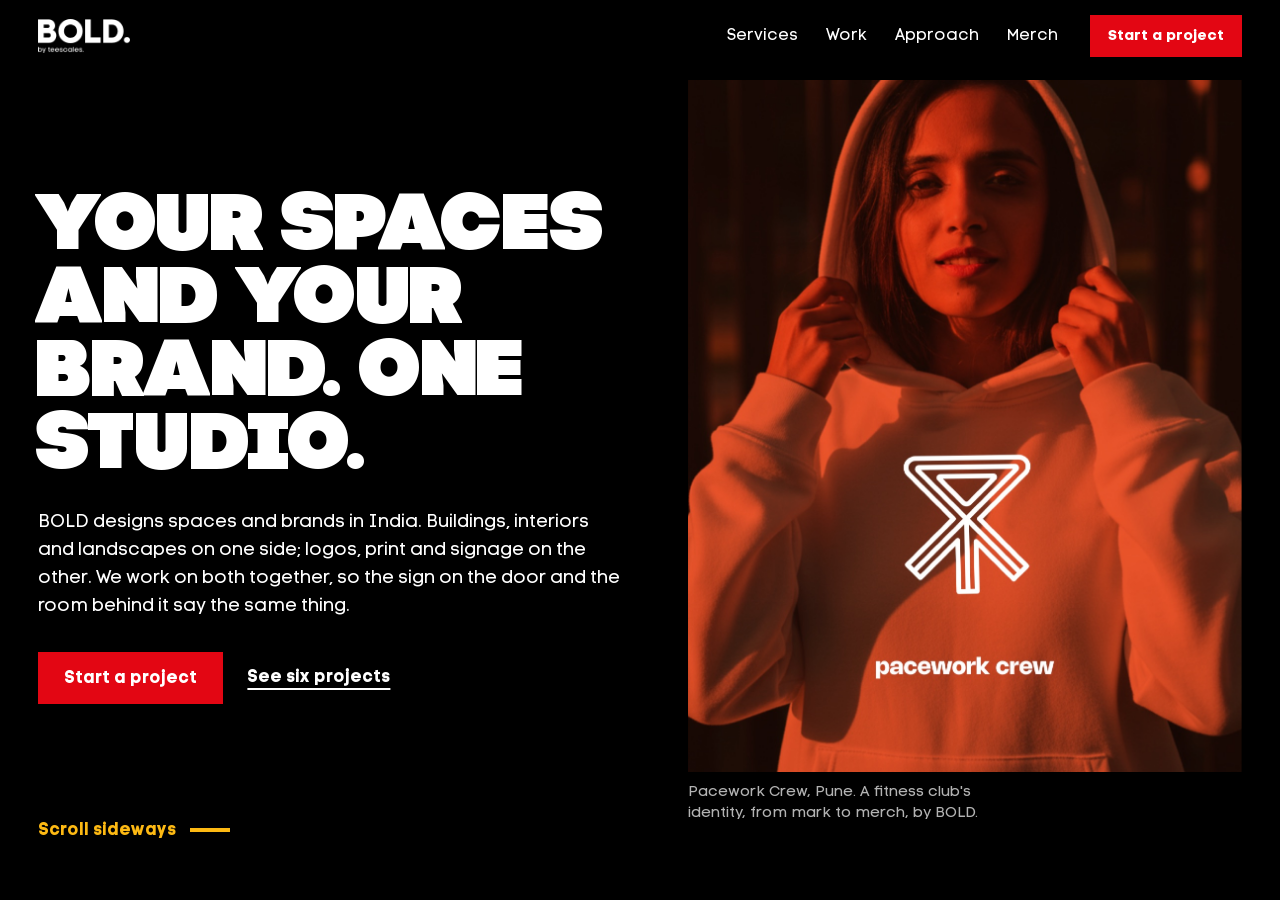
==== commit 38336810: "revert(v2): back to the first design (d2d803a), keeping the 'spaces' copy The owner preferred the fi" ====
--- a/v2/index.html
+++ b/v2/index.html
@@ -7,175 +7,181 @@
   <meta name="description" content="BOLD is a design studio in India for spaces and brands: buildings, interiors and landscapes, and the identity that goes with them.">
   <link rel="icon" type="image/png" href="../Favicon.png">
   <link rel="preload" href="../fonts/Code-Pro-Black.ttf" as="font" type="font/ttf" crossorigin>
-  <link rel="preload" href="../fonts/Code-Pro-LC.ttf" as="font" type="font/ttf" crossorigin>
   <link rel="stylesheet" href="style.css">
 </head>
 <body>
   <a class="skip" href="#work">Skip to the work</a>
 
-  <nav class="nav" aria-label="Sections">
-    <a href="#work">Work</a>
-    <a href="#services">Services</a>
-    <a href="#contact">Contact</a>
-    <a class="btn" href="#contact">Start a project</a>
-  </nav>
+  <header class="bar">
+    <a class="bar-logo" href="#top" aria-label="BOLD, back to start"><img src="../logo.png" alt="BOLD." width="102" height="38"></a>
+    <nav class="bar-nav" aria-label="Sections">
+      <a href="#services">Services</a>
+      <a href="#work">Work</a>
+      <a href="#approach">Approach</a>
+      <a href="../merch.html">Merch</a>
+    </nav>
+    <a class="btn btn-small" href="#contact">Start a project</a>
+  </header>
 
   <main class="track" id="track" tabindex="-1">
 
-    <!-- Hero: the name under a photograph -->
+    <!-- 1. Hero -->
     <section class="panel hero" id="top" aria-labelledby="hero-title">
-      <figure class="hero-photo">
-        <img src="img/pacework-01.jpg" alt="A runner in a Pacework Crew hoodie, part of an identity designed by BOLD" width="1119" height="1400" fetchpriority="high">
+      <div class="hero-copy">
+        <h1 id="hero-title" class="display">Your spaces and your brand. One studio.</h1>
+        <p class="lede">BOLD designs spaces and brands in India. Buildings, interiors and landscapes on one side; logos, print and signage on the other. We work on both together, so the sign on the door and the room behind it say the same thing.</p>
+        <div class="hero-actions">
+          <a class="btn" href="#contact">Start a project</a>
+          <a class="link" href="#work">See six projects</a>
+        </div>
+      </div>
+      <figure class="hero-figure">
+        <img src="img/pacework-01.jpg" alt="A runner in an orange Pacework Crew hoodie with the club's ribbon-arrow mark on the chest" width="1119" height="1400" fetchpriority="high">
+        <figcaption>Pacework Crew, Pune. A fitness club's identity, from mark to merch, by BOLD.</figcaption>
       </figure>
-      <div class="hero-row">
-        <p>BOLD designs spaces and brands in India: buildings, interiors, landscapes, and the identity on the door.</p>
-        <a class="btn" href="#contact">Start a project</a>
-      </div>
-      <h1 id="hero-title" class="monument"><span class="sr-only">BOLD, a studio for spaces and brands</span><span class="word" aria-hidden="true">BOLD<i class="stop">.</i></span></h1>
+      <p class="hint" aria-hidden="true"><span class="hint-desk">Scroll sideways</span><span class="hint-phone">Scroll down</span></p>
     </section>
 
-    <!-- Intro: right-half paragraph, lone photo -->
-    <section class="panel intro" aria-labelledby="intro-title">
-      <h2 id="intro-title" class="sr-only">One studio</h2>
-      <p class="statement" data-reveal>Most projects need a space and a brand. Hire two firms and you get two briefs, two sets of meetings and a sign that doesn't match the door. BOLD designs both at one table, from the first sketch of the plot to the card in your pocket, and stays until both are built.</p>
-      <figure class="intro-photo" data-reveal>
-        <img src="img/archveda-02.jpg" alt="Pencil sketch of the Arch Veda letter a on grid paper" loading="lazy" width="1400" height="1400">
-      </figure>
-      <p class="note" data-reveal>Practising since 2024. Identities in Pune, Guwahati and Bhubaneswar; homes and a care home on the drawing board in Odisha.</p>
+    <!-- 2. Services -->
+    <section class="panel services" id="services" aria-labelledby="services-title">
+      <div class="services-head">
+        <h2 id="services-title" class="display">Three things we do. All under one roof.</h2>
+        <p>Most clients need two of them. Hiring one studio for all of it means one brief, one set of meetings and one person who answers for the result.</p>
+      </div>
+      <article class="service s-blue" data-discipline="architecture">
+        <h3>Spaces</h3>
+        <p>Buildings, interiors and landscapes. We plan the site, shape the rooms and the ground around them, and hand over drawings a contractor can price.</p>
+        <ul>
+          <li>Architecture and site planning</li>
+          <li>Interior design</li>
+          <li>Landscape design</li>
+          <li>Elevation design</li>
+        </ul>
+        <p class="service-proof">Now on the board: Kutumbh Old Age Oasis, Rourkela. A farmhouse for Anup Sharma.</p>
+      </article>
+      <article class="service s-red" data-discipline="branding">
+        <h3>Brand identity</h3>
+        <p>A logo with a reason behind every line, then the cards, signs, packaging and guidelines that keep it right after we leave.</p>
+        <ul>
+          <li>Logo and mark</li>
+          <li>Stationery and print</li>
+          <li>Merch and packaging</li>
+          <li>Brand guidelines</li>
+        </ul>
+        <p class="service-proof">Four identities shipped since 2024, for clients in Pune, Guwahati and Bhubaneswar.</p>
+      </article>
+      <article class="service s-yellow" data-discipline="execution">
+        <h3>Execution strategy</h3>
+        <p>A design is only as good as what gets made. We pick the vendors, check the samples and stay on it until the print or the finished space matches the drawing.</p>
+        <ul>
+          <li>Vendor and material selection</li>
+          <li>Print and production checks</li>
+          <li>Site visits</li>
+        </ul>
+        <p class="service-proof">Included with every BOLD project.</p>
+      </article>
     </section>
 
-    <!-- Work: big names, fixed preview -->
-    <section class="panel work" id="work" aria-labelledby="work-title">
-      <h2 id="work-title" class="h-sec">Selected work</h2>
-      <ul class="names">
-        <li><a href="#p-pacework" data-preview="0" class="is-on"><span class="nm">Pacework Crew</span><span class="mt">Brand identity, 2025</span></a></li>
-        <li><a href="#p-trishakti" data-preview="1"><span class="nm">Trishakti Homestay</span><span class="mt">Brand identity, 2025</span></a></li>
-        <li><a href="#p-archveda" data-preview="2"><span class="nm">Arch Veda</span><span class="mt">Brand identity, 2024</span></a></li>
-        <li><a href="#contact" data-preview="3"><span class="nm">Chutneys By Neel</span><span class="mt">Brand identity, 2026</span></a></li>
-        <li><a href="#contact" data-preview="4"><span class="nm">Kutumbh Old Age Oasis</span><span class="mt">Architecture, 2026</span></a></li>
-        <li><a href="#contact" data-preview="5"><span class="nm">Farmhouse, Anup Sharma</span><span class="mt">Architecture, 2026</span></a></li>
+    <!-- 3. Work index (live filter) -->
+    <section class="panel index" id="work" aria-labelledby="work-title">
+      <h2 id="work-title" class="display">Six projects. Four cities. Three years.</h2>
+      <div class="filter" role="group" aria-label="Show projects by discipline">
+        <button type="button" class="chip is-on" data-filter="all" aria-pressed="true">All work</button>
+        <button type="button" class="chip chip-red" data-filter="branding" aria-pressed="false">Brand identity</button>
+        <button type="button" class="chip chip-blue" data-filter="architecture" aria-pressed="false">Spaces</button>
+      </div>
+      <ul class="index-list">
+        <li data-discipline="branding"><a href="#p-pacework"><span class="ix-name">Pacework Crew</span><span class="ix-meta">Full brand design, Pune, 2025</span></a></li>
+        <li data-discipline="branding"><a href="#p-trishakti"><span class="ix-name">Trishakti Homestay</span><span class="ix-meta">Logo and stationery, Guwahati, 2025</span></a></li>
+        <li data-discipline="branding"><a href="#p-archveda"><span class="ix-name">Arch Veda</span><span class="ix-meta">Logo and stationery, Bhubaneswar, 2024</span></a></li>
+        <li data-discipline="branding"><span class="ix-name">Chutneys By Neel</span><span class="ix-meta">Full brand design, 2026. Photographs soon.</span></li>
+        <li data-discipline="architecture"><span class="ix-name">Kutumbh Old Age Oasis</span><span class="ix-meta">Architectural consultancy, Rourkela, 2026. In design.</span></li>
+        <li data-discipline="architecture"><span class="ix-name">Farmhouse for Anup Sharma</span><span class="ix-meta">Architectural consultancy, 2026. In design.</span></li>
       </ul>
-      <div class="preview" aria-hidden="true">
-        <img class="is-on" src="img/pacework-10.jpg" alt="" loading="lazy" width="1120" height="1400">
-        <img src="img/trishakti-03.jpg" alt="" loading="lazy" width="933" height="1400">
-        <img src="img/archveda-01.jpg" alt="" loading="lazy" width="1400" height="1398">
-        <span class="pending"><b>Chutneys By Neel</b>Photographs coming soon.</span>
-        <span class="pending"><b>Kutumbh Old Age Oasis</b>Rourkela. Drawings in progress.</span>
-        <span class="pending"><b>Farmhouse, Anup Sharma</b>Drawings in progress.</span>
+    </section>
+
+    <!-- 4. Pacework Crew -->
+    <section class="panel project p-pacework" id="p-pacework" aria-labelledby="pacework-title">
+      <div class="project-copy">
+        <h2 id="pacework-title" class="display">Pacework Crew</h2>
+        <p class="project-meta">Full brand design, Pune, 2025</p>
+        <p>Three friends started a running club in Pune to pull people out of unhealthy habits. They needed a mark that looked like progress.</p>
+        <p>We drew a ribbon around the letter P, tilted it upward and turned the point into an arrow. Three lines run around it like lanes on a track. Then we put it on everything members actually wear and carry.</p>
+      </div>
+      <div class="strip">
+        <figure class="tile tall"><img src="img/pacework-03.jpg" alt="Pacework Crew mark on dark ground, with a note that it centres on the letter P" loading="lazy" width="1120" height="1400"><figcaption>The mark centres on a P for Pacework.</figcaption></figure>
+        <figure class="tile tall"><img src="img/pacework-08.jpg" alt="Club member in a teal Pacework Crew tee at an outdoor gym" loading="lazy" width="1120" height="1400"><figcaption>Tees, worn at the club's outdoor gym.</figcaption></figure>
+        <figure class="tile tall"><img src="img/pacework-11.jpg" alt="Member holding a white Pacework Crew sipper reading Purpose over comfort" loading="lazy" width="1120" height="1400"><figcaption>Sippers carry the club's line: Purpose over comfort.</figcaption></figure>
+        <figure class="tile tall"><img src="img/pacework-06.jpg" alt="Pacework Crew mark on blue, yellow and orange colour blocks" loading="lazy" width="1120" height="1400"><figcaption>One mark, three colours of kit.</figcaption></figure>
+        <figure class="tile tall"><img src="img/pacework-12.jpg" alt="Member in a yellow Pacework Crew tank top" loading="lazy" width="1120" height="1400"><figcaption>Tanks for race day.</figcaption></figure>
       </div>
     </section>
 
-    <!-- Showcase: Pacework, a band of unequal panels -->
-    <section class="panel band" id="p-pacework" aria-labelledby="pacework-title">
-      <div class="band-head">
-        <h2 id="pacework-title" class="h-sec">Pacework Crew</h2>
-        <p>Three friends started a running club in Pune to pull people out of unhealthy habits. We drew a ribbon around the letter P, tilted it upward into an arrow, and put it on everything members wear and carry.</p>
+    <!-- 5. Trishakti -->
+    <section class="panel project p-trishakti" id="p-trishakti" aria-labelledby="trishakti-title">
+      <div class="project-copy">
+        <h2 id="trishakti-title" class="display">Trishakti Homestay</h2>
+        <p class="project-meta">Logo and stationery, Guwahati, 2025</p>
+        <p>A mother and her two daughters run this homestay in Guwahati. Trishakti means three strengths, so the mark is three figures under one roof.</p>
+        <p>Warm maroon and blush for the colours of an Assamese home, and a hand-drawn flower on every printed piece a guest takes away.</p>
       </div>
-      <div class="panels">
-        <figure style="--g:5"><img src="img/pacework-08.jpg" alt="Member in a teal Pacework tee at the club's outdoor gym" loading="lazy" width="1120" height="1400"><figcaption>Tees for the club</figcaption></figure>
-        <figure style="--g:2"><img src="img/pacework-03.jpg" alt="The Pacework mark, centred on the letter P" loading="lazy" width="1120" height="1400"><figcaption>The mark</figcaption></figure>
-        <figure style="--g:3"><img src="img/pacework-07.jpg" alt="Orange tote reading Purpose over comfort" loading="lazy" width="1120" height="1400"><figcaption>Purpose over comfort</figcaption></figure>
-        <figure style="--g:2"><img src="img/pacework-11.jpg" alt="White Pacework sipper" loading="lazy" width="1120" height="1400"><figcaption>Sippers</figcaption></figure>
-      </div>
-      <p class="band-cap">Full brand design, Pune, 2025. Mark, colours, kit and merch.</p>
-    </section>
-
-    <!-- Features: services as one-size name columns -->
-    <section class="panel services" id="services" aria-labelledby="services-title">
-      <h2 id="services-title" class="h-sec">What we do</h2>
-      <div class="svc-cols">
-        <div class="svc">
-          <h3>Spaces</h3>
-          <ul>
-            <li tabindex="0" data-desc="The building itself: plan, form and how it sits on its land.">Architecture</li>
-            <li tabindex="0" data-desc="Where things go on the plot, how you arrive, where the sun falls.">Site planning</li>
-            <li tabindex="0" data-desc="Rooms, light, materials and the furniture that fits them.">Interior design</li>
-            <li tabindex="0" data-desc="The ground around the building: paths, planting, shade and water.">Landscape design</li>
-            <li tabindex="0" data-desc="The face of the building from the street, drawn to be built.">Elevation design</li>
-            <li tabindex="0" data-desc="A second pair of eyes on a project another team is building.">Consultancy</li>
-          </ul>
-          <p class="svc-sum">Homes, farmhouses and care homes, drawn so a contractor can price them.</p>
-        </div>
-        <div class="svc">
-          <h3>Brands</h3>
-          <ul>
-            <li tabindex="0" data-desc="A mark with a reason behind every line, and the name set beside it.">Logo and mark</li>
-            <li tabindex="0" data-desc="Colours, type and patterns that make everything look like one family.">Visual system</li>
-            <li tabindex="0" data-desc="Cards, letterheads and envelopes, ready for the printer.">Stationery</li>
-            <li tabindex="0" data-desc="Signs for the door, the gate and the road.">Signage</li>
-            <li tabindex="0" data-desc="Labels, boxes and bags people take home.">Packaging</li>
-            <li tabindex="0" data-desc="Tees, totes and sippers people wear and carry.">Merch</li>
-            <li tabindex="0" data-desc="One document so the next printer gets it right without us.">Guidelines</li>
-          </ul>
-          <p class="svc-sum">Four identities since 2024, each with a guideline your printer can follow.</p>
-        </div>
-        <div class="svc">
-          <h3>Execution</h3>
-          <ul>
-            <li tabindex="0" data-desc="We choose who makes it, and get quotes you can compare.">Vendor selection</li>
-            <li tabindex="0" data-desc="Paper, paint, stone and fabric checked in hand before anything is ordered.">Material samples</li>
-            <li tabindex="0" data-desc="Proofs checked against the design before the full run.">Print production</li>
-            <li tabindex="0" data-desc="We visit the site while it goes up, not just at the end.">Site visits</li>
-            <li tabindex="0" data-desc="Final files and drawings, organised so anyone can pick them up.">Handover</li>
-          </ul>
-          <p class="svc-sum">Included with every BOLD project.</p>
-        </div>
-        <p class="svc-desc" aria-live="polite"></p>
+      <div class="mosaic">
+        <figure class="tile wide"><img src="img/trishakti-02.jpg" alt="Trishakti Homestay business cards in cream and maroon" loading="lazy" width="1400" height="932"><figcaption>Business cards in cream and maroon.</figcaption></figure>
+        <figure class="tile portrait"><img src="img/trishakti-03.jpg" alt="Cream Trishakti tote bag with a line-drawn flower" loading="lazy" width="933" height="1400"><figcaption>The guest tote.</figcaption></figure>
+        <figure class="tile wide"><img src="img/trishakti-05.jpg" alt="Open Trishakti brochure with flower illustrations" loading="lazy" width="1400" height="932"><figcaption>The welcome booklet: where Assam's warmth welcomes you.</figcaption></figure>
       </div>
     </section>
 
-    <!-- How it works: Arch Veda, photographs down a diagonal -->
-    <section class="panel diag" id="p-archveda" aria-labelledby="archveda-title">
-      <h2 id="archveda-title" class="h-sec diag-head">Arch Veda, sketch to system</h2>
-      <div class="stage s1" data-reveal>
-        <img src="img/archveda-02.jpg" alt="Pencil sketch of the letter a inside a square on grid paper" loading="lazy" width="1400" height="1400">
-        <p><b>On grid paper.</b> An architecture studio in Bhubaneswar working between modern and traditional design. The first a, drawn inside a square.</p>
+    <!-- 6. Arch Veda: from sketch to system -->
+    <section class="panel project p-archveda" id="p-archveda" aria-labelledby="archveda-title">
+      <div class="project-copy">
+        <h2 id="archveda-title" class="display">Arch Veda</h2>
+        <p class="project-meta">Logo and stationery, Bhubaneswar, 2024</p>
+        <p>An architecture studio that works between modern and traditional design. Its mark joins the English letter a with the Hindi letter वे in one stroke.</p>
+        <p>Repeat the mark and it becomes a pattern, so the two languages keep talking across every surface.</p>
       </div>
-      <div class="stage s2" data-reveal>
-        <img src="img/archveda-01.jpg" alt="The finished Arch Veda mark" loading="lazy" width="1400" height="1398">
-        <p><b>In one stroke.</b> The English a and the Hindi वे joined in a single line that reads both ways.</p>
-      </div>
-      <div class="stage s3" data-reveal>
-        <img src="img/archveda-06.jpg" alt="The Arch Veda mark repeated into a pattern" loading="lazy" width="1400" height="1398">
-        <p><b>Repeated.</b> Stacked into a pattern, so the two scripts keep talking across every card and wall. Logo and stationery, 2024.</p>
+      <ol class="sequence">
+        <li><figure class="tile sq"><img src="img/archveda-02.jpg" alt="Pencil sketch of the letter a on grid paper" loading="lazy" width="1400" height="1400"><figcaption>Sketch on grid paper.</figcaption></figure></li>
+        <li><figure class="tile sq"><img src="img/archveda-01.jpg" alt="Final Arch Veda mark, white on black" loading="lazy" width="1400" height="1398"><figcaption>The finished mark.</figcaption></figure></li>
+        <li><figure class="tile sq"><img src="img/archveda-06.jpg" alt="Arch Veda mark repeated into a pattern" loading="lazy" width="1400" height="1398"><figcaption>Repeated into a pattern.</figcaption></figure></li>
+      </ol>
+    </section>
+
+    <!-- 7. Approach -->
+    <section class="panel approach" id="approach" aria-labelledby="approach-title">
+      <h2 id="approach-title" class="display">How a BOLD project runs.</h2>
+      <div class="principles">
+        <article>
+          <h3>Clarity</h3>
+          <p>Before we draw a line, we write a one-page brief with you: what we are making, for whom, and what it must do. You sign it. Every decision after is checked against it.</p>
+        </article>
+        <article>
+          <h3>Structure</h3>
+          <p>Every identity leaves with a guideline your printer can follow. Every space leaves with drawings your contractor can price. Nothing depends on us being in the room.</p>
+        </article>
+        <article>
+          <h3>Intent</h3>
+          <p>Each line in a BOLD logo and each wall in a BOLD space has a reason we can explain to you in one sentence. If we can't, it goes.</p>
+        </article>
       </div>
     </section>
 
-    <!-- Trishakti: a second band, three panels -->
-    <section class="panel band tri" id="p-trishakti" aria-labelledby="trishakti-title">
-      <div class="band-head">
-        <h2 id="trishakti-title" class="h-sec">Trishakti Homestay</h2>
-        <p>A mother and her two daughters run this homestay in Guwahati. Trishakti means three strengths, so the mark is three figures under one roof, in the maroon and blush of an Assamese home.</p>
+    <!-- 8. Contact + footer -->
+    <section class="panel contact" id="contact" aria-labelledby="contact-title">
+      <div class="contact-copy">
+        <h2 id="contact-title" class="display">Tell us about your space.</h2>
+        <p>Building, interior, landscape or brand: send the site location or plot size, the name of the business, and when you need it. We'll reply with questions and a first estimate.</p>
+        <a class="mail" href="mailto:info@buildbold.in?subject=New%20project%20for%20BOLD&amp;body=The%20space%20or%20brand%3A%0ALocation%20or%20plot%20size%3A%0ABusiness%20name%3A%0AWhen%20we%20need%20it%3A">info@buildbold.in</a>
       </div>
-      <div class="panels">
-        <figure style="--g:3"><img src="img/trishakti-03.jpg" alt="Cream Trishakti tote with a line-drawn flower" loading="lazy" width="933" height="1400"><figcaption>The guest tote</figcaption></figure>
-        <figure style="--g:5"><img src="img/trishakti-02.jpg" alt="Trishakti business cards in cream and maroon" loading="lazy" width="1400" height="932"><figcaption>Cards in cream and maroon</figcaption></figure>
-        <figure style="--g:4"><img src="img/trishakti-05.jpg" alt="Open Trishakti welcome booklet with flower drawings" loading="lazy" width="1400" height="932"><figcaption>The welcome booklet</figcaption></figure>
-      </div>
-      <p class="band-cap">Logo and stationery, Guwahati, 2025.</p>
+      <footer class="foot">
+        <p class="foot-word" aria-hidden="true">BOLD.</p>
+        <div class="foot-row">
+          <span>Spaces, brands and seeing them built. India.</span>
+          <a href="../merch.html">Merch</a>
+          <span>© 2026 BOLD</span>
+        </div>
+      </footer>
     </section>
-
-    <!-- Contact: address in display rows -->
-    <section class="panel contact" id="contact" aria-labelledby="contact-title">
-      <h2 id="contact-title" class="sr-only">Contact</h2>
-      <p class="row">Spaces and brands</p>
-      <p class="row"><a href="mailto:info@buildbold.in?subject=New%20project%20for%20BOLD&amp;body=The%20space%20or%20brand%3A%0ALocation%20or%20plot%20size%3A%0ABusiness%20name%3A%0AWhen%20we%20need%20it%3A">info@buildbold.in</a></p>
-      <p class="row">Odisha, Assam, Maharashtra</p>
-      <p class="row">Send the plot, the name, the date</p>
-      <p class="row greet">Hello<a class="round" href="mailto:info@buildbold.in?subject=Hello%20BOLD" aria-label="Email BOLD"><svg viewBox="0 0 24 24" aria-hidden="true"><path d="M5 12h13M13 6l6 6-6 6"/></svg></a></p>
-    </section>
-
-    <!-- Footer: columns above, wordmark below -->
-    <footer class="panel foot">
-      <div class="foot-cols">
-        <div><p>BOLD</p><p>Design studio for spaces and brands</p><p>India</p></div>
-        <div><p>Pages</p><p><a href="#work">Work</a></p><p><a href="#services">Services</a></p><p><a href="#contact">Contact</a></p></div>
-        <div><p>Elsewhere</p><p><a href="../merch.html">BOLD merch</a></p><p><a href="../projects.html">Project archive</a></p></div>
-        <div><p>Write to us</p><p><a href="mailto:info@buildbold.in">info@buildbold.in</a></p></div>
-      </div>
-      <p class="foot-word" aria-hidden="true"><span class="word">BOLD<i class="stop">.</i></span></p>
-      <p class="legal">© 2026 BOLD. All rights reserved.</p>
-    </footer>
 
   </main>
 
--- a/v2/style.css
+++ b/v2/style.css
@@ -1,248 +1,327 @@
-/* BOLD v2 — "The name as a monument" (taste-skill draw, seed 1494393398), brand palette and Code Pro kept.
-   Black ground, white ink, red only on the full stop and the one action.
-   Sideways walk on landscape iPad and laptop; one column on phones and upright iPads. */
+/* BOLD v2 — horizontal on iPad and laptop, vertical on phones. */
 
 @font-face { font-family: 'Code Pro'; src: url('../fonts/Code-Pro-Black.ttf') format('truetype'); font-weight: 900; font-display: swap; }
+@font-face { font-family: 'Code Pro'; src: url('../fonts/Code-Pro-Bold.ttf') format('truetype'); font-weight: 700; font-display: swap; }
 @font-face { font-family: 'Code Pro LC'; src: url('../fonts/Code-Pro-LC.ttf') format('truetype'); font-weight: 400; font-display: swap; }
 @font-face { font-family: 'Code Pro LC'; src: url('../fonts/Code-Pro-Bold-LC.ttf') format('truetype'); font-weight: 700; font-display: swap; }
 
 :root {
-  --ground: #000;
-  --ground-2: #0e0e0e;      /* one tone step, for alternating bands and pending frames */
-  --ink: #fff;
-  --muted: #9a9a9a;         /* secondary text, 7:1 on black */
-  --accent: #E30613;        /* BOLD red: the full stop and the action */
-
-  --word: 'Code Pro', 'Arial Black', sans-serif;
-  --face: 'Code Pro LC', 'Helvetica Neue', Arial, sans-serif;
-
-  --m: 24px;
-  --ease: cubic-bezier(.16, 1, .3, 1);
+  --black: #000;
+  --white: #fff;
+  --red: #E30613;
+  --yellow: #FDB913;
+  --blue: #005CAB;
+  --step: #161616;          /* one tone up from black, for surfaces */
+  --muted: #b3b3b3;
+
+  --display: 'Code Pro', 'Arial Black', sans-serif;
+  --text: 'Code Pro LC', 'Helvetica Neue', Arial, sans-serif;
+
+  --m: clamp(20px, 3vw, 48px);     /* outer margin */
+  --bar: 72px;                     /* header height */
+  --foot: 56px;                    /* space kept free at the bottom */
+  --ease: cubic-bezier(.2, .7, .1, 1);
 }
 
 *, *::before, *::after { box-sizing: border-box; }
 html, body { margin: 0; }
-html { overflow-x: clip; }
-body { background: var(--ground); color: var(--ink); font: 400 17px/1.55 var(--face); -webkit-font-smoothing: antialiased; }
+body {
+  background: var(--black);
+  color: var(--white);
+  font: 400 17px/1.55 var(--text);
+  -webkit-font-smoothing: antialiased;
+  text-rendering: optimizeLegibility;
+}
 img { display: block; max-width: 100%; height: auto; }
 a { color: inherit; }
-h1, h2, h3, p, ul, figure { margin: 0; }
-ul { padding: 0; list-style: none; }
-::selection { background: var(--accent); color: #fff; }
-:focus-visible { outline: 2px solid var(--ink); outline-offset: 4px; }
-.sr-only { position: absolute; width: 1px; height: 1px; overflow: hidden; clip-path: inset(50%); white-space: nowrap; }
-.skip { position: fixed; left: 16px; top: -60px; z-index: 60; background: var(--ink); color: var(--ground); padding: 10px 14px; }
-.skip:focus { top: 16px; }
-
-/* ---------- Type roles ---------- */
-.monument, .foot-word { font: 900 100px/.8 var(--word); letter-spacing: -0.05em; white-space: nowrap; margin-left: -0.04em; }
-.stop { font-style: normal; color: var(--accent); }
-.h-sec { font: 700 clamp(26px, 2.4vw, 36px)/1.1 var(--face); letter-spacing: -0.02em; }
-.statement { font: 400 clamp(22px, 2vw, 32px)/1.28 var(--face); letter-spacing: -0.01em; }
-.note, figcaption, .band-cap, .mt, .legal { font-size: 14px; line-height: 1.45; color: var(--muted); }
-
-/* ---------- Nav and the one action ---------- */
-.nav {
-  position: fixed; top: 16px; right: 16px; z-index: 30;
-  display: flex; align-items: center; gap: 22px;
-  background: var(--ground); padding: 6px 6px 6px 18px; font-size: 15px;
-}
-.nav a:not(.btn) { text-decoration: none; padding: 8px 0; }
-.nav a:not(.btn):hover { color: var(--muted); }
+h1, h2, h3, p, ul, ol, figure { margin: 0; }
+ul, ol { padding: 0; list-style: none; }
+::selection { background: var(--yellow); color: var(--black); }
+:focus-visible { outline: 3px solid var(--yellow); outline-offset: 3px; }
+
+.skip { position: fixed; left: var(--m); top: -60px; z-index: 50; background: var(--yellow); color: var(--black); padding: 10px 16px; font-weight: 700; }
+.skip:focus { top: 12px; }
+
+/* ---------- Type ---------- */
+.display {
+  font-family: var(--display);
+  font-weight: 900;
+  text-transform: uppercase;
+  letter-spacing: -0.02em;
+  line-height: 0.92;
+}
+h3 { font: 900 clamp(28px, 2.6vw, 40px)/1 var(--display); text-transform: uppercase; letter-spacing: -0.01em; }
+
+/* ---------- Header ---------- */
+.bar {
+  position: fixed; inset: 0 0 auto 0; z-index: 20;
+  height: var(--bar);
+  display: flex; align-items: center; gap: 32px;
+  padding: 0 var(--m);
+  background: var(--black);
+}
+.bar-logo img { width: 92px; height: auto; }
+.bar-nav { display: flex; gap: 28px; margin-left: auto; }
+.bar-nav a { text-decoration: none; font-size: 16px; padding: 6px 0; }
+.bar-nav a:hover { color: var(--yellow); }
+
+/* ---------- Buttons and links ---------- */
 .btn {
-  display: inline-flex; align-items: center; min-height: 44px; padding: 0 18px;
-  background: var(--accent); color: #fff; text-decoration: none; font: 700 15px/1 var(--face);
-  transition: background .2s, color .2s, transform .2s var(--ease);
-}
-.btn:hover { background: var(--ink); color: var(--ground); }
+  display: inline-flex; align-items: center;
+  min-height: 52px; padding: 0 26px;
+  background: var(--red); color: var(--white);
+  font: 700 17px/1 var(--text);
+  text-decoration: none;
+  transition: background .2s, color .2s, transform .15s var(--ease);
+}
+.btn:hover { background: var(--white); color: var(--black); }
 .btn:active { transform: scale(.97); }
+.btn-small { min-height: 42px; padding: 0 18px; font-size: 15px; }
+.link { font-weight: 700; text-underline-offset: 6px; text-decoration-thickness: 2px; }
+.link:hover { color: var(--yellow); }
+
+/* ---------- Pictures ---------- */
+.tile img { width: 100%; height: 100%; object-fit: cover; background: var(--step); }
+figcaption { font-size: 15px; line-height: 1.4; margin-top: 10px; color: var(--muted); max-width: 34ch; }
 
 /* =========================================================
-   Phone and upright iPad: one column
+   Phone: one vertical column (default)
    ========================================================= */
-.panel { padding: 96px 20px; }
-.nav a:not(.btn) { display: none; }
-
-/* Hero */
-.hero { padding: 0; display: flex; flex-direction: column; }
-.hero-photo { height: 50svh; overflow: hidden; }
-.hero-photo img { width: 100%; height: 100%; object-fit: cover; object-position: 50% 22%; }
-.hero-row { padding: 20px 20px 0; display: grid; gap: 16px; justify-items: start; }
-.hero-row p { font-size: 16px; color: var(--muted); max-width: 34ch; }
-.monument { padding: 40px 20px 16px; transform-origin: 0 100%; }
-
-/* Intro */
-.intro { display: grid; grid-template-columns: 30% 1fr; gap: 24px 16px; }
-.intro .statement { grid-column: 1 / -1; font-size: 22px; }
-.intro-photo { grid-column: 2; grid-row: 2; justify-self: end; width: 86%; }
-.intro-photo img { aspect-ratio: 4 / 5; object-fit: cover; width: 100%; }
-.intro .note { grid-column: 1; grid-row: 2; align-self: end; }
-
-/* Work index */
-.work .h-sec { margin-bottom: 32px; font-size: 24px; }
-.names { display: grid; gap: 36px; }
-.names a { display: grid; gap: 4px; text-decoration: none; }
-.nm { font: 700 9.5vw/1 var(--face); letter-spacing: -0.03em; }
-.preview { display: none; }
-.names a[data-preview]::before { content: ''; display: block; aspect-ratio: 16 / 10; margin-bottom: 12px; background: var(--ground-2) var(--img, none) center / cover no-repeat; }
-.names li:nth-child(1) a::before { --img: url('img/pacework-10.jpg'); }
-.names li:nth-child(2) a::before { --img: url('img/trishakti-03.jpg'); }
-.names li:nth-child(3) a::before { --img: url('img/archveda-01.jpg'); }
-.names li:nth-child(n+4) a::before { display: none; }
-
-/* Bands */
-.band-head { display: grid; gap: 16px; margin-bottom: 28px; }
-.band-head p { max-width: 46ch; }
-.panels { display: grid; grid-template-columns: 64fr 36fr; grid-auto-rows: 42svh; margin: 0 -20px; }
-.panels figure { position: relative; overflow: hidden; }
-.panels figure:nth-child(4n+3) { grid-column: 1; }
-.panels figure:nth-child(3), .panels figure:nth-child(4) { }
-.panels img { width: 100%; height: 100%; object-fit: cover; }
-.panels figcaption { position: absolute; left: 12px; bottom: 10px; color: #fff; background: rgba(0,0,0,.55); padding: 4px 8px; }
-.band-cap { margin-top: 14px; }
-.tri .panels { grid-template-columns: 36fr 64fr; }
-
-/* Services */
-.services .h-sec { margin-bottom: 48px; font-size: 24px; }
-.svc-cols { display: grid; gap: 40px; }
-.svc h3 { font: 700 18px/1.3 var(--face); margin-bottom: 14px; }
-.svc li { font-size: 18px; line-height: 1.4; color: var(--muted); cursor: default; transition: color .2s; }
-.svc li:hover, .svc li:focus-visible, .svc li.is-on { color: var(--ink); }
-.svc-sum { margin-top: 14px; font-size: 15px; color: var(--muted); }
-.svc-desc { display: none; }
-
-/* Arch Veda diagonal */
-.diag { display: grid; gap: 56px; }
-.diag-head { font-size: 26px; }
-.stage { display: grid; gap: 14px; }
-.stage img { width: 100%; object-fit: cover; }
-.s1 img { aspect-ratio: 1; }
-.s2 { width: 62%; justify-self: end; } .s2 img { aspect-ratio: 1; }
-.s3 { width: 78%; } .s3 img { aspect-ratio: 16 / 10; }
-.stage p { font-size: 16px; max-width: 36ch; }
-.stage b { font-weight: 700; }
-
-/* Contact rows */
-.contact { padding: 0; }
-.contact .row:first-of-type { padding-top: 72px; }
-.row { display: flex; align-items: flex-end; min-height: 84px; padding: 0 16px 14px; font: 400 7.4vw/1.05 var(--face); letter-spacing: -0.03em; overflow-wrap: anywhere; }
-.row:nth-child(odd) { background: var(--ground-2); }
-.row a { text-decoration: none; }
-.row a:hover { color: var(--muted); }
-.greet { background: var(--accent) !important; justify-content: space-between; align-items: center; padding-bottom: 0; }
-.round { display: grid; place-items: center; width: 56px; height: 56px; border-radius: 50%; background: var(--ink); color: var(--ground); transition: transform .3s var(--ease); }
-.round:hover { transform: translateX(4px); }
-.round svg { width: 50%; fill: none; stroke: currentColor; stroke-width: 2.2; }
-
-/* Footer: inverted */
-.foot { background: var(--ink); color: var(--ground); min-height: 100svh; display: grid; grid-template-rows: auto 1fr auto auto; padding-bottom: 24px; }
-.foot-cols { display: grid; grid-template-columns: 1fr 1fr; gap: 32px 20px; font-size: 15px; }
-.foot-cols p { color: #555; }
-.foot-cols p:first-child { color: var(--ground); font-weight: 700; }
-.foot-cols a { text-decoration: none; }
-.foot-cols a:hover { text-decoration: underline; }
-.foot-word { grid-row: 3; transform-origin: 0 100%; }
-.legal { grid-row: 4; color: #555; margin-top: 12px; }
-
-.progress { position: fixed; left: 0; right: 0; bottom: 0; height: 3px; z-index: 30; pointer-events: none; }
-.progress span { display: block; height: 100%; background: var(--accent); transform-origin: 0 50%; transform: scaleX(0); }
-
+.track { padding-top: var(--bar); }
+.panel { padding: 72px var(--m); }
+.hint-desk { display: none; }
+
+.hero { display: grid; gap: 40px; padding-top: 40px; }
+.hero h1 { font-size: clamp(44px, 13vw, 72px); }
+.lede { font-size: 19px; margin-top: 24px; max-width: 34em; }
+.hero-actions { display: flex; flex-wrap: wrap; align-items: center; gap: 24px; margin-top: 32px; }
+.hero-figure img { aspect-ratio: 4 / 5; object-fit: cover; width: 100%; }
+.hint { display: none; }
+
+.services { display: grid; gap: 0; padding-left: 0; padding-right: 0; padding-bottom: 0; }
+.services-head { padding: 0 var(--m) 48px; }
+.services-head h2 { font-size: clamp(40px, 11vw, 64px); }
+.services-head p { margin-top: 20px; max-width: 32em; }
+.service { padding: 48px var(--m) 56px; display: flex; flex-direction: column; gap: 18px; }
+.service ul { display: grid; gap: 6px; font-weight: 700; }
+.service ul li::before { content: ''; display: inline-block; width: 10px; height: 10px; margin-right: 12px; background: currentColor; vertical-align: 1px; }
+.service-proof { margin-top: auto; padding-top: 12px; font-size: 15px; }
+.s-blue { background: var(--blue); }
+.s-red { background: var(--red); }
+.s-yellow { background: var(--yellow); color: var(--black); }
+
+.index h2 { font-size: clamp(40px, 11vw, 64px); }
+.filter { display: flex; flex-wrap: wrap; gap: 10px; margin: 32px 0 28px; }
+.chip {
+  min-height: 44px; padding: 0 18px;
+  border: 0; background: var(--step); color: var(--white);
+  font: 700 15px/1 var(--text); cursor: pointer;
+  transition: background .2s, color .2s, transform .15s var(--ease);
+}
+.chip:hover { background: #2a2a2a; }
+.chip:active { transform: scale(.96); }
+.chip.is-on { background: var(--white); color: var(--black); }
+.chip-red.is-on { background: var(--red); color: var(--white); }
+.chip-blue.is-on { background: var(--blue); color: var(--white); }
+.index-list { display: grid; gap: 22px; }
+.index-list li { transition: opacity .3s var(--ease), transform .3s var(--ease); }
+.index-list li.is-dim { opacity: .18; }
+.index-list a { text-decoration: none; display: block; }
+.ix-name { display: block; font: 900 clamp(28px, 7.5vw, 40px)/1 var(--display); text-transform: uppercase; letter-spacing: -0.01em; }
+.index-list a .ix-name { transition: color .2s; }
+.index-list a:hover .ix-name { color: var(--yellow); }
+.index-list a .ix-name::after { content: ''; display: inline-block; width: .32em; height: .32em; margin-left: .25em; background: var(--red); vertical-align: .1em; }
+.ix-meta { display: block; margin-top: 6px; color: var(--muted); font-size: 15px; }
+
+.project { display: grid; gap: 32px; }
+.project h2 { font-size: clamp(40px, 11vw, 64px); }
+.project-meta { font-weight: 700; margin: 14px 0 18px; }
+.project-copy p + p { margin-top: 14px; }
+.p-pacework .project-meta { color: var(--red); }
+.p-trishakti { background: #3a1e22; }      /* Trishakti maroon, from its own stationery */
+.p-trishakti .project-meta { color: #f2b8a8; }
+.p-archveda { background: var(--white); color: var(--black); }
+.p-archveda .project-meta { color: var(--blue); }
+.p-archveda figcaption { color: #555; }
+.p-trishakti figcaption { color: #e3c8c2; }
+
+/* Galleries swipe sideways on a phone */
+.strip, .mosaic, .sequence {
+  display: flex; gap: 12px;
+  overflow-x: auto; scroll-snap-type: x mandatory;
+  margin: 0 calc(var(--m) * -1); padding: 0 var(--m) 8px;
+  scrollbar-width: none;
+}
+.strip::-webkit-scrollbar, .mosaic::-webkit-scrollbar, .sequence::-webkit-scrollbar { display: none; }
+.tile { flex: none; scroll-snap-align: start; }
+.tile.tall, .tile.portrait { width: 72vw; }
+.tile.tall img, .tile.portrait img { aspect-ratio: 4 / 5; }
+.tile.wide { width: 86vw; }
+.tile.wide img { aspect-ratio: 3 / 2; }
+.tile.sq { width: 72vw; }
+.tile.sq img { aspect-ratio: 1; }
+.sequence li { flex: none; }
+
+.approach { background: var(--white); color: var(--black); }
+.approach h2 { font-size: clamp(40px, 11vw, 64px); }
+.principles { display: grid; gap: 40px; margin-top: 40px; }
+.principles h3 { font-size: clamp(36px, 10vw, 56px); margin-bottom: 12px; }
+.principles article:nth-child(1) h3 { color: var(--red); }
+.principles article:nth-child(2) h3 { color: var(--blue); }
+.principles article:nth-child(3) h3 { color: var(--black); box-shadow: inset 0 -0.18em 0 var(--yellow); display: inline-block; }
+
+.contact { background: var(--red); display: flex; flex-direction: column; gap: 64px; padding-bottom: 32px; }
+.contact h2 { font-size: clamp(44px, 12vw, 72px); }
+.contact-copy p { margin-top: 20px; max-width: 30em; font-size: 19px; }
+.mail {
+  display: inline-block; margin-top: 28px;
+  font: 900 clamp(20px, 6.2vw, 44px)/1 var(--display); text-transform: uppercase; max-width: 100%; overflow-wrap: anywhere;
+  text-decoration: none; background: var(--black); padding: 14px 18px;
+  transition: background .2s, color .2s;
+}
+.mail:hover { background: var(--white); color: var(--black); }
+.foot-word { font: 900 30vw/0.8 var(--display); letter-spacing: -0.04em; margin-left: -0.04em; }
+.foot-row { display: flex; flex-wrap: wrap; gap: 8px 24px; margin-top: 20px; font-size: 15px; }
+
+.progress { position: fixed; left: 0; right: 0; bottom: 0; height: 5px; z-index: 30; pointer-events: none; }
+.progress span { display: block; height: 100%; background: var(--yellow); transform-origin: 0 50%; transform: scaleX(0); }
+
+@media (max-width: 767px) {
+  .bar { gap: 16px; }
+  .bar-nav { display: none; }
+  .bar .btn-small { margin-left: auto; }
+}
+
+/* =========================================================
+   iPad and laptop: one long horizontal walk
+   ========================================================= */
 @media (min-width: 768px) {
-  .panel { padding-left: var(--m); padding-right: var(--m); }
-  .nav a:not(.btn) { display: inline; }
-  .nm { font-size: 7vw; }
-  .svc-cols { grid-template-columns: repeat(3, 1fr); }
-  .foot-cols { grid-template-columns: repeat(4, 1fr); }
-}
-
-/* =========================================================
-   Landscape iPad and laptop: the walk
-   ========================================================= */
-@media (min-width: 768px) and (min-height: 500px) and (orientation: landscape) {
   html, body { height: 100%; overflow: hidden; }
-  .track { position: fixed; inset: 0; display: flex; overflow-x: auto; overflow-y: hidden; overscroll-behavior: contain; scrollbar-width: none; }
+  .track {
+    position: fixed; inset: 0;
+    display: flex; align-items: stretch;
+    overflow-x: auto; overflow-y: hidden;
+    padding-top: 0;
+    overscroll-behavior: contain;
+    scrollbar-width: none;
+    -webkit-overflow-scrolling: touch;
+  }
   .track::-webkit-scrollbar { display: none; }
-  .panel { flex: none; height: 100dvh; position: relative; }
-
-  /* Hero: photograph over 58%, name across the band below */
-  .hero { width: 100vw; min-height: 0; }
-  .hero-photo { height: 50%; flex: none; }
-  .hero-row { display: flex; justify-content: space-between; align-items: center; padding: 22px var(--m) 0; }
-  .hero-row p { font-size: 17px; max-width: 46ch; color: var(--ink); }
-  .monument { padding: 0 var(--m) 26px; }
-
-  /* Intro: statement on the right half, lone photo hanging left */
-  .intro { width: 100vw; display: block; padding: 0; }
-  .intro .statement { position: absolute; left: 50%; right: 5vw; top: 18vh; text-indent: 3em; max-width: 34ch; font-size: clamp(22px, 2vw, 32px); }
-  .intro-photo { position: absolute; left: 5vw; top: 40vh; width: min(20vw, 40vh); }
-  .intro-photo img { aspect-ratio: 1; }
-  .intro .note { position: absolute; left: 5vw; bottom: 7vh; width: 220px; }
-
-  /* Work: names on the left, fixed preview on the right */
-  .work { width: 100vw; padding: 15vh 5vw 8vh; }
-  .work .h-sec { margin-bottom: 4vh; font-size: clamp(26px, 2.4vw, 36px); }
-  .names { gap: 0; width: 66%; }
-  .names a { display: flex; align-items: baseline; gap: 18px; padding: .6vh 0; }
-  .names a::before { display: none !important; }
-  .nm { font-size: min(3.9vw, 6.6vh); white-space: nowrap; color: var(--muted); transition: color .2s; }
-  .names .mt { white-space: nowrap; }
-  .names a.is-on .nm { color: var(--ink); }
-  .preview { display: block; position: absolute; right: 5vw; top: 15vh; width: min(26vw, 52vh); aspect-ratio: 4 / 5; background: var(--ground-2); }
-  .preview > * { position: absolute; inset: 0; width: 100%; height: 100%; object-fit: cover; opacity: 0; transition: opacity .2s; }
-  .preview > .is-on { opacity: 1; }
-  .pending { display: flex; flex-direction: column; justify-content: flex-end; gap: 6px; padding: 24px; color: var(--muted); font-size: 15px; }
-  .pending b { color: var(--ink); font-size: 22px; line-height: 1.15; }
-
-  /* Bands: heading, then pictures edge to edge with unequal widths */
-  .band { width: max(118vw, 1300px); padding: 12vh 0 7vh; display: flex; flex-direction: column; }
-  .band-head { padding: 0 var(--m) 0 calc(var(--m) + 10vw); grid-template-columns: auto 1fr; gap: 6vw; align-items: end; margin-bottom: 4vh; }
-  .band-head p { max-width: 52ch; }
-  .panels { display: flex; flex: 1; margin: 0; min-height: 0; }
-  .panels figure { flex: var(--g) 1 0; transition: flex-grow .5s var(--ease); min-width: 0; }
-  .panels figure:hover { flex-grow: 6; }
-  .band-cap { padding: 0 var(--m); }
-  .tri { width: max(100vw, 1100px); }
-
-  /* Services */
-  .services { width: 100vw; padding: 20vh 5vw; }
-  .services .h-sec { margin-bottom: 8vh; font-size: clamp(26px, 2.4vw, 36px); }
-  .svc-cols { grid-template-columns: repeat(3, 1fr) 1.1fr; gap: 4vw; }
-  .svc li { font-size: 17px; line-height: 1.3; }
-  .svc-sum { display: none; }
-  .svc-desc { display: block; font-size: 17px; line-height: 1.45; max-width: 26ch; }
-
-  /* Arch Veda: three pictures down a falling diagonal */
-  .diag { width: max(125vw, 1350px); display: block; padding: 0; }
-  .diag-head { position: absolute; left: 52%; top: 12vh; font-size: clamp(26px, 2.4vw, 36px); max-width: 16ch; }
-  .stage { position: absolute; display: flex; gap: 28px; align-items: flex-start; width: max-content; }
-  .stage img { width: auto; flex: none; }
-  .stage p { width: 30ch; font-size: 16px; }
-  .s1 { left: 5vw; top: 12vh; } .s1 img { height: 52vh; aspect-ratio: 3 / 4; }
-  .s2 { left: 42%; top: 32vh; } .s2 img { height: 38vh; }
-  .s3 { left: 62%; top: 58vh; } .s3 img { height: 32vh; }
-
-  /* Contact: five display rows and the greeting */
-  .contact { width: 100vw; display: grid; grid-template-rows: repeat(5, 1fr); }
-  .row { min-height: 0; padding: 0 var(--m) 2.2vh; font-size: min(6vw, 8.6vh); }
-  .contact .row:first-of-type { padding-top: 0; }
-  .round { width: .9em; height: .9em; }
-
-  /* Footer */
-  .foot { width: 100vw; min-height: 0; padding-top: 96px; }
-}
-
-/* ---------- Motion ---------- */
-@keyframes rise { from { opacity: 0; transform: translateY(24px); } to { opacity: 1; transform: none; } }
-@keyframes drift { from { transform: scale(1.02); } to { transform: scale(1.1); } }
-
-.word { display: inline-block; }
-.js .monument .word { animation: rise 1s .1s var(--ease) both; }
-.js .hero-row { animation: rise .8s .35s var(--ease) both; }
-.hero-photo img { animation: drift 20s ease-in-out infinite alternate; }
-.js [data-reveal] { opacity: 0; transform: translateY(24px); transition: opacity .8s var(--ease), transform .8s var(--ease); transition-delay: calc(var(--i, 0) * 80ms); }
-.js [data-reveal].in { opacity: 1; transform: none; }
+  .panel {
+    flex: none; height: 100dvh;
+    padding: calc(var(--bar) + clamp(16px, 4vh, 48px)) var(--m) var(--foot);
+  }
+  .hint, .hint-desk { display: block; }
+  .hint-phone { display: none; }
+
+  /* Hero */
+  .hero {
+    width: 100vw;
+    grid-template-columns: minmax(0, 1fr) auto;
+    grid-template-rows: 1fr auto;
+    column-gap: clamp(32px, 5vw, 96px); row-gap: 0;
+    padding-top: calc(var(--bar) + 8px);
+  }
+  .hero-copy { align-self: center; max-width: 60vw; }
+  .hero h1 { font-size: min(6.2vw, 11.5vh); }
+  .lede { font-size: clamp(17px, 1.4vw, 21px); max-width: 36em; }
+  .hero-figure { grid-row: 1 / 3; grid-column: 2; height: 100%; display: flex; flex-direction: column; }
+  .hero-figure img { height: calc(100dvh - var(--bar) - 8px - var(--foot) - 72px); width: auto; aspect-ratio: 4 / 5; }
+  .hint { grid-row: 2; grid-column: 1; font-weight: 700; color: var(--yellow); }
+  .hint span::after { content: ''; display: inline-block; width: 40px; height: 4px; margin-left: 14px; background: currentColor; vertical-align: middle; animation: nudge 1.6s var(--ease) infinite; }
+
+  /* Services: one black column, then three full colour fields */
+  .services { display: flex; padding: 0; }
+  .services-head {
+    width: clamp(340px, 34vw, 560px);
+    padding: calc(var(--bar) + clamp(16px, 4vh, 48px)) var(--m) var(--foot);
+    display: flex; flex-direction: column; justify-content: center;
+  }
+  .services-head h2 { font-size: min(4.6vw, 9vh); }
+  .service {
+    width: clamp(320px, 31vw, 500px);
+    padding: calc(var(--bar) + clamp(16px, 6vh, 72px)) clamp(24px, 2.6vw, 44px) var(--foot);
+    gap: clamp(12px, 2.2vh, 22px);
+    font-size: clamp(16px, 1.2vw, 18px);
+  }
+  .service h3 { font-size: min(3.2vw, 6vh); }
+
+  /* Work index */
+  .index { width: clamp(560px, 64vw, 1040px); display: flex; flex-direction: column; }
+  .index h2 { font-size: min(4.6vw, 8.5vh); max-width: 14ch; }
+  .filter { margin: clamp(16px, 3.5vh, 36px) 0 clamp(16px, 3vh, 32px); }
+  .index-list { gap: clamp(8px, 1.8vh, 20px); }
+  .ix-name { font-size: min(3vw, 5.4vh); }
+  .ix-meta { margin-top: 2px; }
+
+  /* Project panels: copy column, then a strip of pictures at full height */
+  .project { display: flex; gap: clamp(28px, 3vw, 56px); align-items: stretch; }
+  .project-copy { width: clamp(300px, 28vw, 440px); flex: none; align-self: center; font-size: clamp(16px, 1.2vw, 18px); }
+  .project h2 { font-size: min(4.4vw, 8.5vh); }
+  .strip, .mosaic, .sequence {
+    margin: 0; padding: 0; overflow: visible;
+    gap: clamp(12px, 1.4vw, 24px);
+    height: 100%;
+  }
+  .tile { height: 100%; }
+  .tile img { height: calc(100dvh - var(--bar) - clamp(16px, 4vh, 48px) - var(--foot) - 72px); width: auto; }
+  .tile.tall, .tile.portrait, .tile.wide, .tile.sq { width: auto; }
+  .tile.tall img, .tile.portrait img { aspect-ratio: 4 / 5; }
+  .tile.wide img { aspect-ratio: 3 / 2; }
+  .tile.sq img { aspect-ratio: 1; }
+  .sequence li { height: 100%; }
+  figcaption { min-height: 2.8em; }
+
+  /* Approach */
+  .approach { width: 100vw; display: flex; flex-direction: column; justify-content: center; }
+  .approach h2 { font-size: min(5.6vw, 10vh); }
+  .principles { grid-template-columns: repeat(3, 1fr); gap: clamp(24px, 4vw, 72px); margin-top: clamp(24px, 6vh, 72px); }
+  .principles h3 { font-size: min(4.2vw, 8vh); }
+  .principles p { font-size: clamp(16px, 1.25vw, 19px); max-width: 30em; }
+
+  /* Contact */
+  .contact { width: 100vw; justify-content: space-between; padding-bottom: calc(var(--foot) - 24px); gap: 24px; }
+  .contact h2 { font-size: min(6vw, 10.5vh); max-width: 14ch; }
+  .contact-copy p { font-size: clamp(17px, 1.4vw, 21px); }
+  .mail { font-size: min(3.6vw, 6.4vh); }
+  .foot { display: flex; align-items: flex-end; justify-content: space-between; gap: 32px; }
+  .foot-word { font-size: min(15vw, 26vh); }
+  .foot-row { flex-direction: column; align-items: flex-end; text-align: right; margin: 0 0 1.2vh; }
+}
+
+/* Touch screens in horizontal mode settle on a panel */
+@media (min-width: 768px) and (pointer: coarse) {
+  .track { scroll-snap-type: x proximity; }
+  .panel, .service, .services-head, .tile { scroll-snap-align: start; }
+}
+
+/* iPad portrait: taller than wide, give the hero picture less room */
+@media (min-width: 768px) and (orientation: portrait) {
+  .hero { grid-template-columns: 1fr; grid-template-rows: auto minmax(0, 1fr) auto; padding-top: calc(var(--bar) + 32px); }
+  .hero-copy { max-width: none; align-self: end; }
+  .hero h1 { font-size: 9.6vw; }
+  .hero-figure { grid-row: 2; grid-column: 1; height: auto; min-height: 0; margin-top: 32px; overflow: hidden; }
+  .hero-figure img { width: 100%; height: auto; flex: 1 1 0; min-height: 0; aspect-ratio: auto; object-fit: cover; object-position: 50% 20%; }
+  .hint { grid-row: 3; margin-top: 16px; }
+  .approach { width: 100vw; }
+  .principles { grid-template-columns: 1fr; }
+  .principles h3 { font-size: 7vw; }
+  .contact h2 { font-size: 10vw; }
+  .mail { font-size: 5.4vw; }
+  .foot { flex-direction: column; align-items: flex-start; }
+  .foot-row { align-items: flex-start; text-align: left; }
+}
+
+/* ---------- Opening sequence ---------- */
+@keyframes rise { from { opacity: 0; transform: translateY(28px); } to { opacity: 1; transform: none; } }
+@keyframes wipe { from { clip-path: inset(0 0 100% 0); } to { clip-path: inset(0); } }
+@keyframes nudge { 0%, 100% { transform: translateX(0); } 50% { transform: translateX(10px); } }
+
+.js .hero h1 { animation: rise .8s var(--ease) both; }
+.js .hero .lede { animation: rise .8s .12s var(--ease) both; }
+.js .hero-actions { animation: rise .8s .22s var(--ease) both; }
+.js .hero-figure img { animation: wipe 1.1s .1s var(--ease) both; }
 
 @media (prefers-reduced-motion: reduce) {
-  *, *::before, *::after { animation: none !important; transition: none !important; }
-  .js [data-reveal] { opacity: 1; transform: none; }
-}
+  *, *::before, *::after { animation: none !important; transition: none !important; scroll-behavior: auto !important; }
+}
